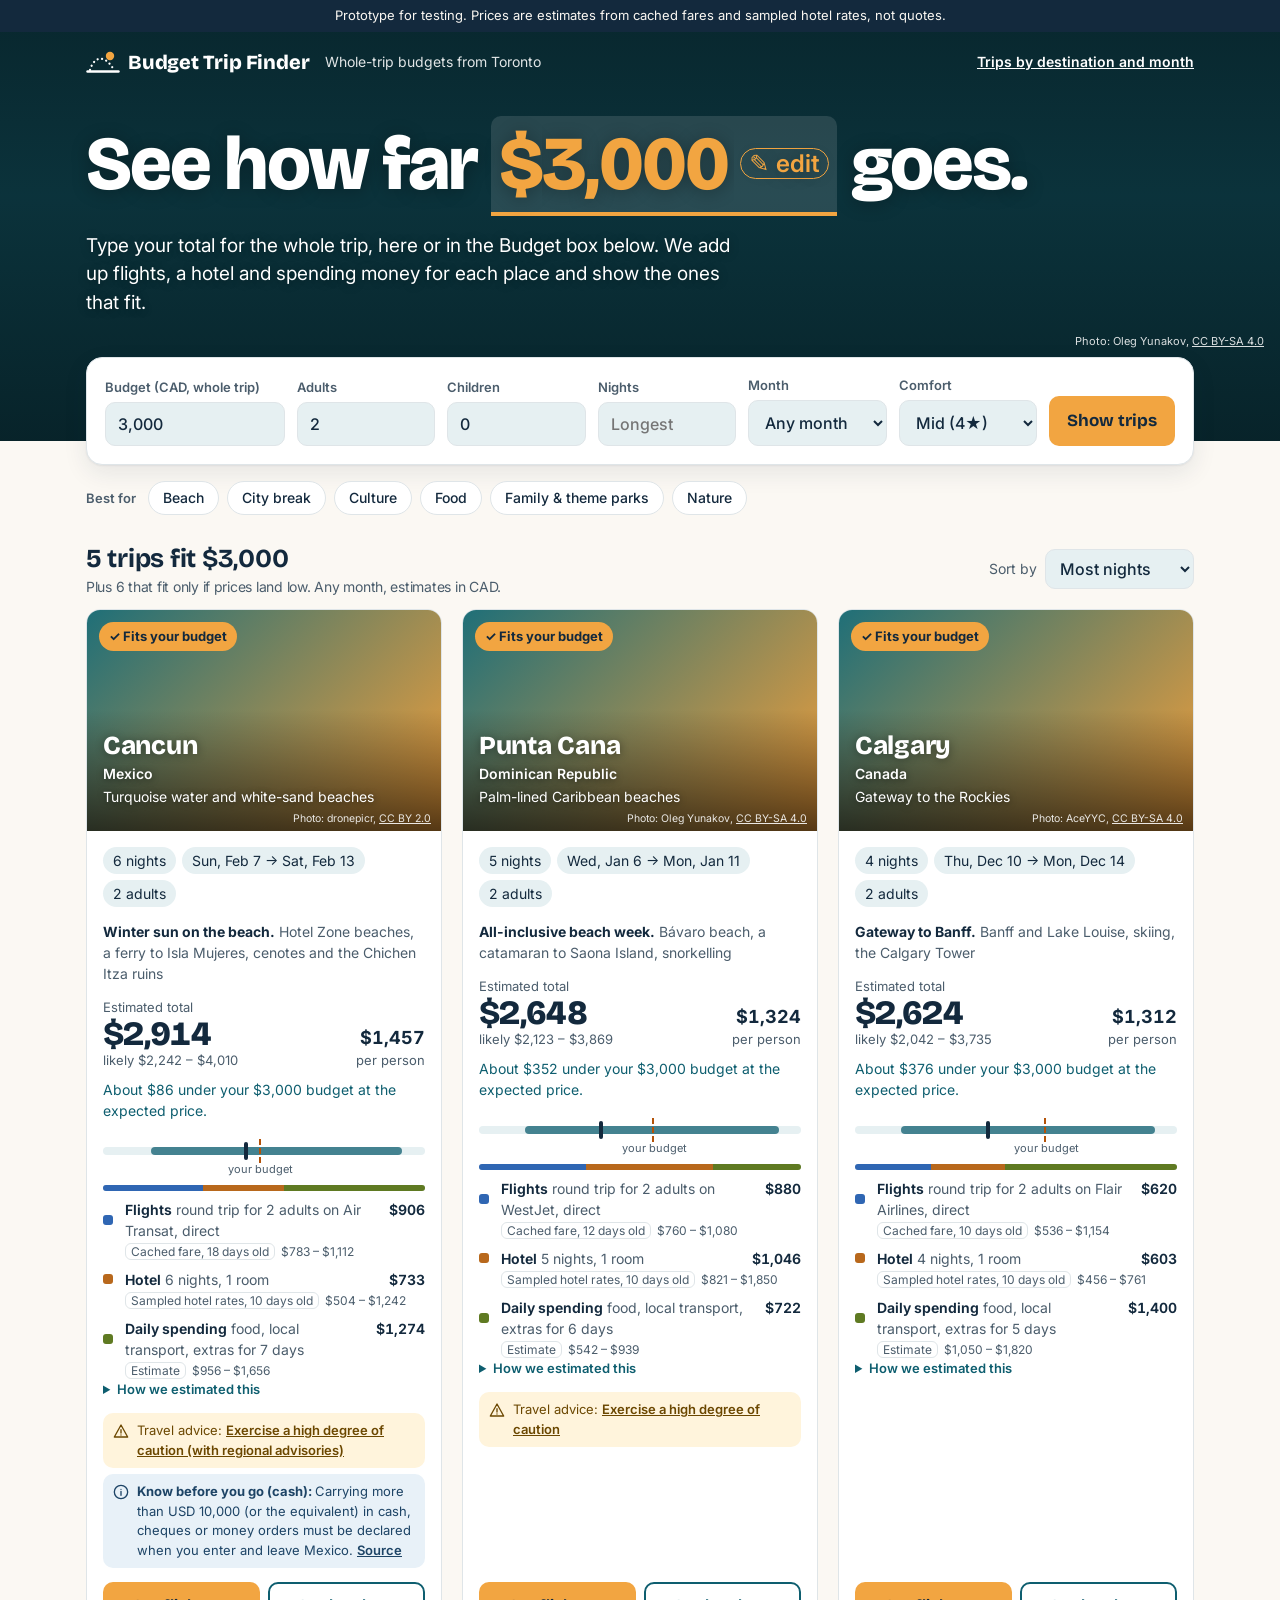
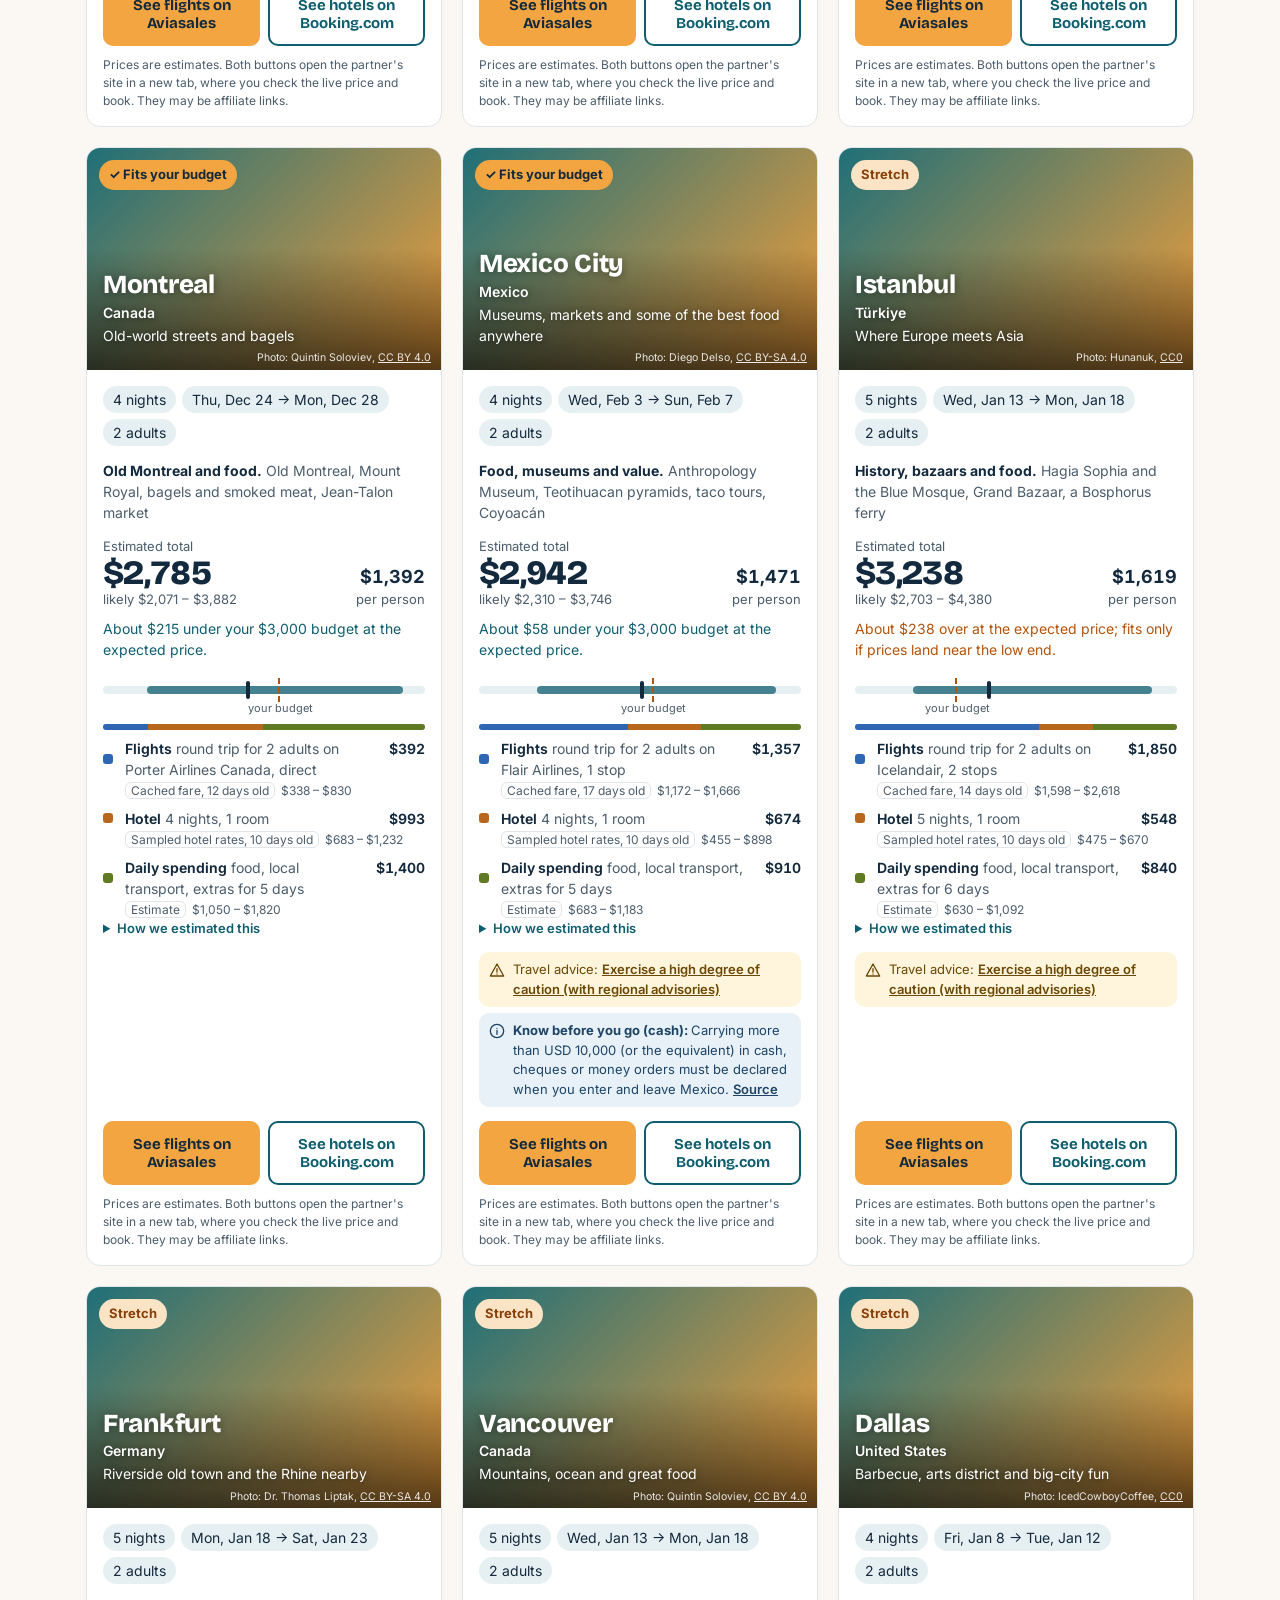
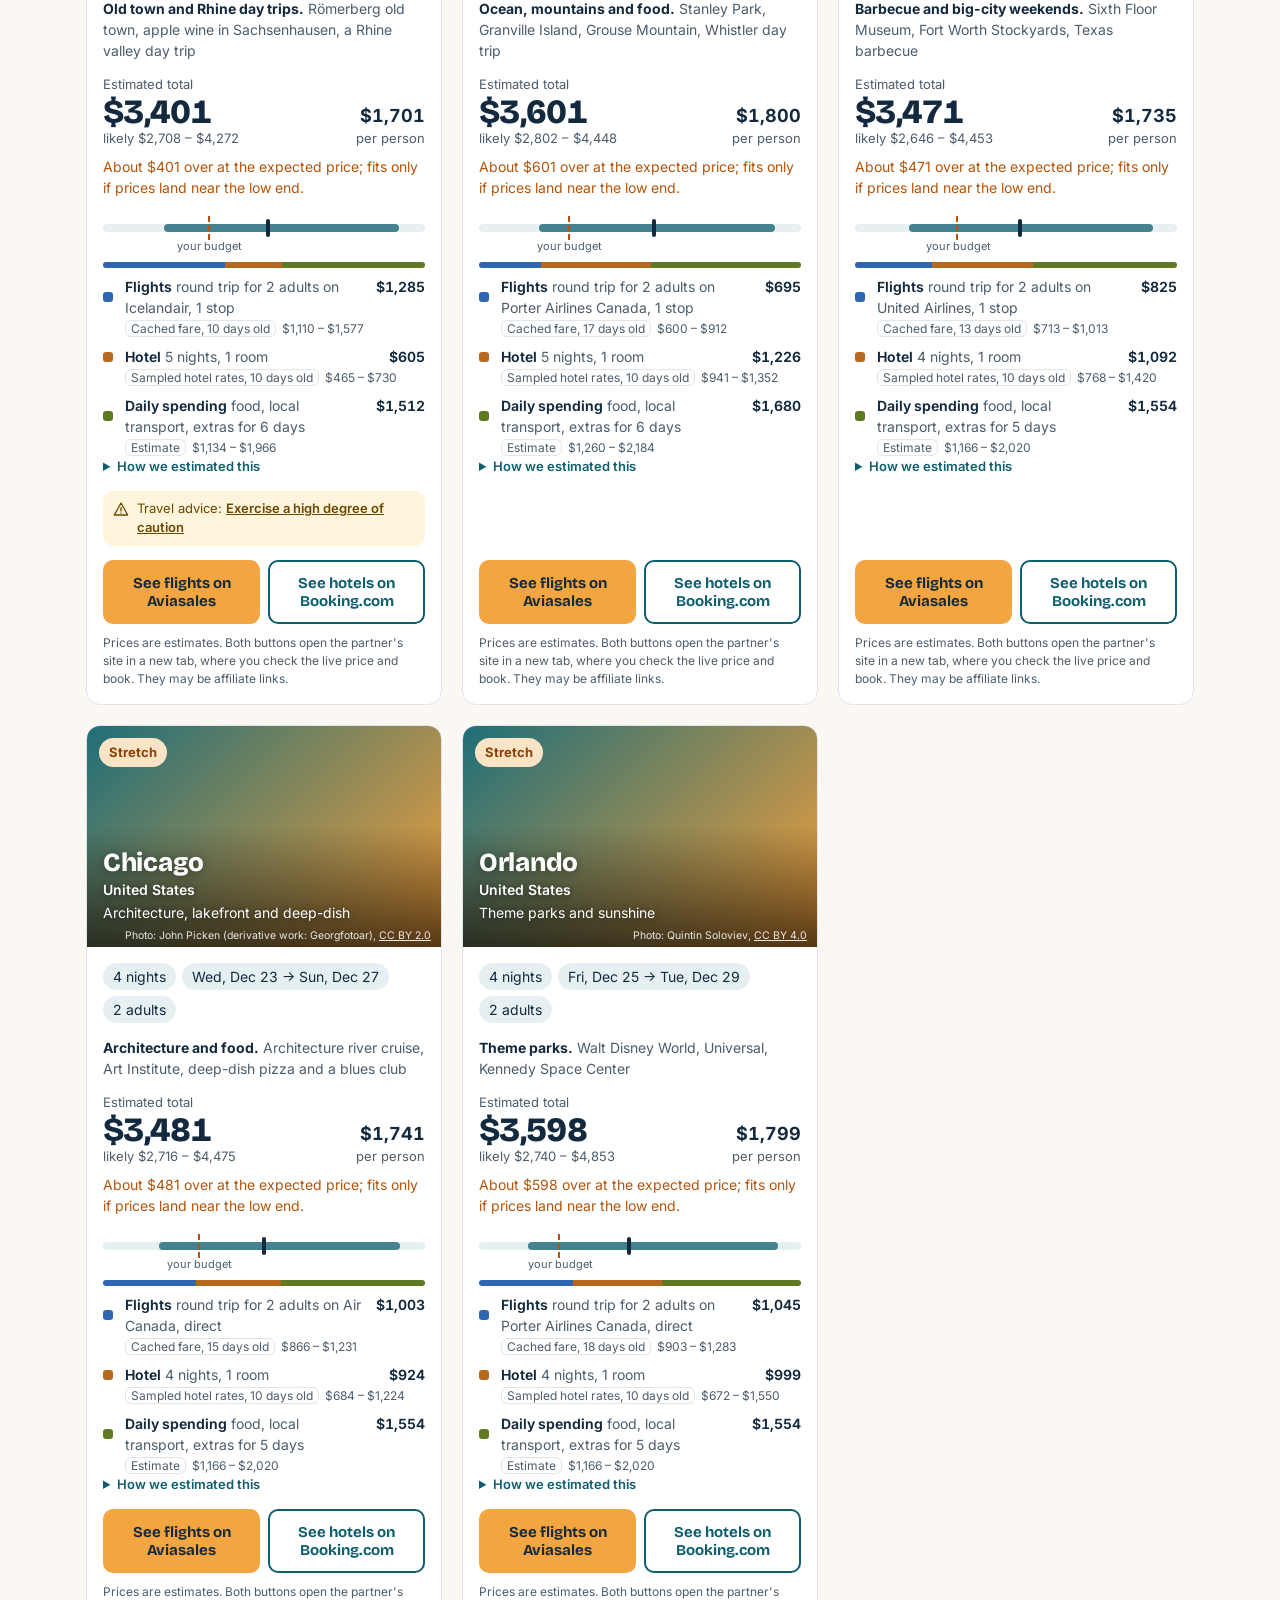
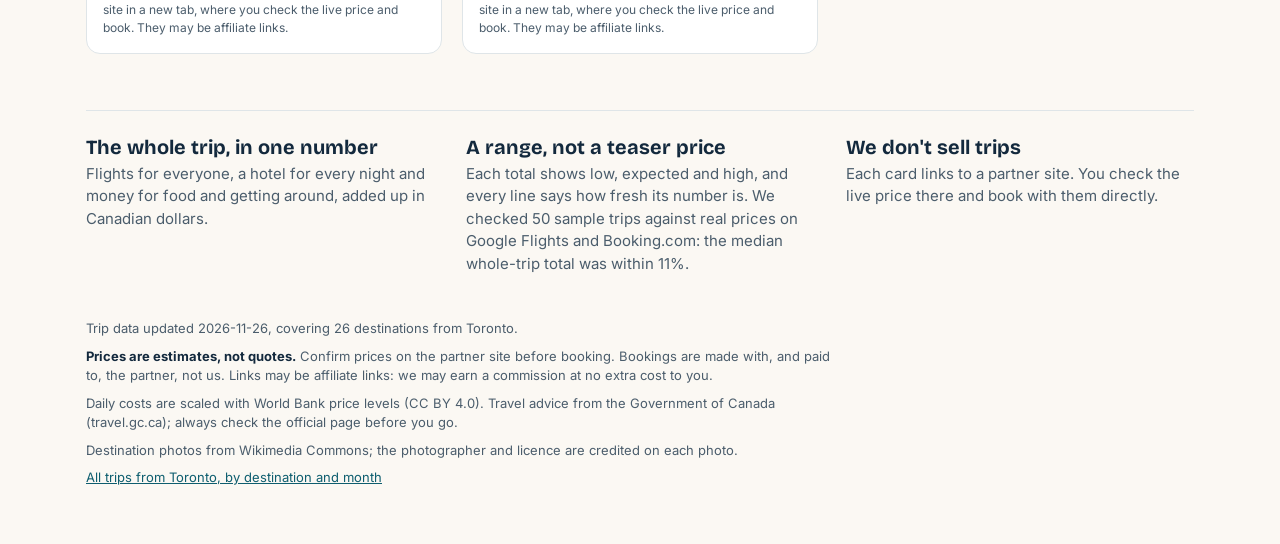
==== site/index.html @ 10b04ae4 "Headline budget: measure the amount in its own font so the edit tag never overlaps it Co-Authored-By" ====
<!doctype html>
<html lang="en">
<head>
<meta charset="utf-8">
<meta name="viewport" content="width=device-width, initial-scale=1">
<meta name="robots" content="noindex, nofollow">
<meta name="description" content="Budget Trip Finder (prototype): see how far your budget goes. Whole trips from Toronto with flights, hotel and spending money estimated in CAD.">
<meta name="color-scheme" content="light dark">
<!-- Brand name: "Budget Trip Finder" until farenough.ca is registered (TODO.md). Change it here (title, description,
     logo aria-label, logo text) and in backend/src/tripfinder/pages.py BRAND_NAME together. -->
<title>Budget Trip Finder</title>
<link rel="preconnect" href="https://thumb.wikimedia.org">
<link rel="preconnect" href="https://fonts.googleapis.com">
<link rel="preconnect" href="https://fonts.gstatic.com" crossorigin>
<link rel="stylesheet" href="https://fonts.googleapis.com/css2?family=Bricolage+Grotesque:opsz,wght@12..96,600..800&family=Inter:wght@400..700&display=swap">
<style>
  /* ---- Brand tokens: swap these to rebrand (palette and type from docs/brand/name-and-brand.md, section 5). ---- */
  :root {
    --lake: #0E5E6F; --sun: #F2A541; --sun-deep: #B45309; --paper: #FBF8F3; --mist: #E6F0F2; --night: #13293D;
    --brand: var(--lake);    /* links, secondary buttons, range band */
    --brand-strong: #0a4855;
    --on-brand: #ffffff;
    --cta: var(--sun); --cta-hover: #e8952a; --on-cta: var(--night);   /* the one call to action: always ink text on sun */
    --font-display: "Bricolage Grotesque", system-ui, sans-serif;
    --font-body: "Inter", system-ui, -apple-system, "Segoe UI", sans-serif;

    --bg: var(--paper); --surface: #ffffff; --surface-2: var(--mist); --ink: var(--night); --muted: #4b5d6c; --line: #dfe5e8;
    --tick: var(--night);
    --flights: #2f66b3; --lodging: #b8681c; --daily: #5f7a22;
    --fit-bg: var(--sun); --fit-ink: var(--night); --stretch-bg: #fbe3c6; --stretch-ink: #8a3f06;
    --under-ink: var(--lake); --over-ink: var(--sun-deep);
    --warn-bg: #fff4dc; --warn-ink: #6b4700; --info-bg: #e8f1f8; --info-ink: #1d4466;
    --shadow: 0 1px 2px rgb(19 41 61 / 6%), 0 8px 24px rgb(19 41 61 / 9%);
  }
  @media (prefers-color-scheme: dark) {
    :root {
      --brand: #6cc3d3; --brand-strong: #9ad8e3; --on-brand: var(--night); --cta-hover: #f6b964;
      --bg: var(--night); --surface: #1a3349; --surface-2: #233f58; --ink: #f1efe9; --muted: #b3c2cf; --line: #2e4b65;
      --tick: #f1efe9;
      --flights: #86aef0; --lodging: #eaa765; --daily: #a8c464;
      --stretch-bg: #4a3214; --stretch-ink: #f8cf98; --under-ink: #8fd6e2; --over-ink: #f6b56a;
      --warn-bg: #3a2f17; --warn-ink: #f2d38c; --info-bg: #1d3a55; --info-ink: #bcd6ee;
      --shadow: 0 1px 2px rgb(0 0 0 / 40%), 0 8px 24px rgb(0 0 0 / 30%);
    }
  }

  * { box-sizing: border-box; }
  html { -webkit-text-size-adjust: 100%; }
  body { margin: 0; background: var(--bg); color: var(--ink); font: 16px/1.5 var(--font-body); }
  a { color: var(--brand); }
  :focus-visible { outline: 3px solid var(--sun); outline-offset: 2px; box-shadow: 0 0 0 2px var(--night); border-radius: 6px; }
  .wrap { max-width: 1140px; margin: 0 auto; padding: 0 16px; }
  .sr-only { position: absolute; width: 1px; height: 1px; overflow: hidden; clip: rect(0 0 0 0); white-space: nowrap; }

  /* Prototype strip */
  .proto { background: var(--ink); color: var(--bg); font-size: 13px; text-align: center; padding: 6px 16px; }

  /* Hero */
  .hero { position: relative; color: #fff; isolation: isolate; overflow: hidden; background: #0d3b45; }
  .hero img { position: absolute; inset: 0; width: 100%; height: 100%; object-fit: cover; z-index: -2; }
  .hero::after { content: ""; position: absolute; inset: 0; z-index: -1;
    background: linear-gradient(180deg, rgb(5 25 30 / 55%) 0%, rgb(5 25 30 / 25%) 40%, rgb(5 25 30 / 70%) 100%); }
  .topbar { display: flex; align-items: center; gap: 4px 16px; flex-wrap: wrap; padding-top: 16px; }
  .logo { font: 800 20px/1 var(--font-display); letter-spacing: -0.01em; color: #fff; text-decoration: none; display: flex; gap: 8px; align-items: center; }
  .logo svg { flex: none; }
  .descriptor { font-size: 14px; color: rgb(255 255 255 / 88%); }
  .toplink { margin-left: auto; font-size: 14px; font-weight: 600; color: #fff; }
  @media (max-width: 559px) { .toplink { margin-left: 0; flex-basis: 100%; } }
  .hero-copy { padding: 40px 0 124px; max-width: 1000px; }
  h1 { font: 800 clamp(40px, 9vw, 76px)/1.04 var(--font-display); letter-spacing: -0.025em; margin: 0 0 16px; text-shadow: 0 2px 18px rgb(0 0 0 / 30%); }
  /* The amount in the headline is the budget field itself: accented because you can change it. */
  .hero-amt { display: inline-flex; align-items: baseline; white-space: nowrap; border-bottom: 4px solid var(--sun); line-height: 1; padding-bottom: 2px; }
  .hero-amt input { font: inherit; letter-spacing: inherit; color: var(--sun); background: transparent; border: 0; border-radius: 0; padding: 0;
               width: 4.6ch; text-shadow: inherit; -moz-appearance: textfield; appearance: textfield; font-variant-numeric: tabular-nums; }
  .hero-amt input::-webkit-outer-spin-button, .hero-amt input::-webkit-inner-spin-button { -webkit-appearance: none; margin: 0; }
  .hero-amt input:focus { outline: none; }
  .hero-amt:focus-within { outline: 3px solid var(--sun); outline-offset: 6px; border-radius: 6px; }
  .hero-amt .cur { color: var(--sun); }
  .hero-amt { cursor: text; background: rgb(255 255 255 / 12%); border-radius: 10px 10px 0 0; padding: 2px 8px 2px; }
  .hero-amt:hover { background: rgb(255 255 255 / 20%); }
  .hero-amt .pen { font-size: 0.32em; font-family: var(--font-body); font-weight: 600; color: var(--sun); margin-left: 6px;
                   align-self: center; letter-spacing: 0; border: 1px solid var(--sun); border-radius: 999px; padding: 2px 8px; }
  .hero-sub { font-size: clamp(16px, 2.4vw, 19px); margin: 0; max-width: 34em; text-shadow: 0 1px 10px rgb(0 0 0 / 35%); }
  .hero-credit { position: absolute; right: 16px; left: 16px; bottom: 92px; margin: 0; text-align: right; font-size: 11px; color: rgb(255 255 255 / 85%); }
  .hero-credit a { color: inherit; }

  /* Search panel */
  .search { position: relative; margin-top: -84px; z-index: 2; }
  form { background: var(--surface); border-radius: 16px; box-shadow: var(--shadow); padding: 16px;
         display: grid; gap: 12px; grid-template-columns: repeat(6, minmax(0, 1fr)); border: 1px solid var(--line); }
  form > .field { grid-column: span 2; }
  form > .field.wide { grid-column: span 3; }
  form > .field.budget { grid-column: 1 / -1; }
  .field { display: flex; flex-direction: column; gap: 4px; font-size: 13px; font-weight: 600; color: var(--muted); }
  input, select { font: 500 16px var(--font-body); color: var(--ink); background: var(--surface-2); border: 1px solid var(--line);
                  border-radius: 10px; padding: 11px 12px; min-width: 0; width: 100%; }
  input:focus, select:focus { border-color: var(--brand); }
  .go { grid-column: 1 / -1; font: 700 17px var(--font-display); background: var(--cta); color: var(--on-cta); border: 0;
        border-radius: 10px; padding: 14px 18px; cursor: pointer; }
  .go:hover { background: var(--cta-hover); }
  @media (min-width: 760px) {
    form { grid-template-columns: 1.3fr repeat(5, minmax(0, 1fr)) auto; align-items: end; padding: 18px; }
    form > .field, form > .field.wide, form > .field.budget { grid-column: auto; }
    .go { grid-column: auto; height: 50px; }
  }
  .sortrow { display: flex; justify-content: space-between; align-items: center; gap: 12px; flex-wrap: wrap; margin: 28px 0 14px; }
  #status { margin: 0; font: 700 clamp(20px, 3vw, 26px)/1.2 var(--font-display); letter-spacing: -0.01em; }
  #status small { display: block; font: 400 14px var(--font-body); color: var(--muted); margin-top: 4px; }
  .sortrow label { font-size: 14px; color: var(--muted); display: flex; gap: 8px; align-items: center; }
  .sortrow select { width: auto; padding: 8px 10px; }

  /* Results */
  #results { display: grid; gap: 20px; grid-template-columns: 1fr; }
  @media (min-width: 760px) { #results { grid-template-columns: repeat(2, minmax(0, 1fr)); } }
  @media (min-width: 1100px) { #results { grid-template-columns: repeat(3, minmax(0, 1fr)); } }
  .card { background: var(--surface); border-radius: 14px; overflow: hidden;
          display: flex; flex-direction: column; border: 1px solid var(--line); }
  .photo { position: relative; aspect-ratio: 16 / 10; background: linear-gradient(135deg, #1f6f78, #f4a03a); margin: 0; }
  .photo img { width: 100%; height: 100%; object-fit: cover; display: block; }
  .photo::after { content: ""; position: absolute; inset: 0; background: linear-gradient(180deg, transparent 45%, rgb(0 0 0 / 65%)); pointer-events: none; }
  .place { position: absolute; left: 16px; right: 16px; bottom: 24px; z-index: 1; color: #fff; }
  .place h2 { margin: 0; font: 800 26px/1.1 var(--font-display); letter-spacing: -0.01em; text-shadow: 0 1px 8px rgb(0 0 0 / 40%); }
  .place p { margin: 2px 0 0; font-size: 14px; text-shadow: 0 1px 6px rgb(0 0 0 / 50%); }
  .place .country { font-weight: 600; }
  .fit { position: absolute; top: 12px; left: 12px; z-index: 1; font-size: 13px; font-weight: 700; padding: 5px 10px; border-radius: 999px; }
  .fit.within { background: var(--fit-bg); color: var(--fit-ink); }
  .fit.stretch { background: var(--stretch-bg); color: var(--stretch-ink); }
  .credit { position: absolute; left: 16px; right: 10px; bottom: 5px; z-index: 1; font-size: 10.5px; line-height: 1.3; text-align: right;
            color: rgb(255 255 255 / 88%); white-space: nowrap; overflow: hidden; text-overflow: ellipsis; }
  .credit a { color: inherit; }

  .body { padding: 16px; display: flex; flex-direction: column; gap: 14px; flex: 1; }
  .when { display: flex; flex-wrap: wrap; gap: 6px; font-size: 14px; }
  .pill { background: var(--surface-2); border-radius: 999px; padding: 3px 10px; white-space: nowrap; }
  .themes { display: flex; flex-wrap: wrap; gap: 8px; margin: 16px 0 0; padding: 0; border: 0; }
  .themes legend { font-size: 13px; font-weight: 600; color: var(--muted); margin-right: 4px; padding: 0; float: left; line-height: 34px; }
  .chip { font: 500 14px var(--font-body); color: var(--ink); background: var(--surface); border: 1px solid var(--line); border-radius: 999px;
          padding: 6px 14px; cursor: pointer; min-height: 34px; }
  .chip[aria-pressed="true"] { background: var(--ink); color: var(--bg); border-color: var(--ink); }
  .chip:focus-visible { outline: 2px solid var(--ink); outline-offset: 2px; }
  .bestfor { margin: 0; font-size: 14px; color: var(--muted); }
  .bestfor b { color: var(--ink); }
  .close { grid-column: 1 / -1; background: var(--surface); border: 1px dashed var(--line); border-radius: 14px; padding: 18px 22px; }
  .close h3 { margin: 0 0 6px; font-size: 17px; }
  .close p { margin: 0 0 8px; color: var(--muted); font-size: 14px; }
  .close ul { margin: 0; padding-left: 18px; }
  .close li { margin: 2px 0; }
  .price { display: flex; justify-content: space-between; align-items: flex-end; gap: 10px; flex-wrap: wrap; }
  .price .big { font: 800 34px/1 var(--font-display); letter-spacing: -0.02em; font-variant-numeric: tabular-nums; }
  .price .lbl { font-size: 13px; color: var(--muted); }
  .price .pp { text-align: right; font-size: 14px; }
  .price .pp b { font-size: 18px; font-variant-numeric: tabular-nums; }
  .breakdown { margin: 8px 0 0; font-size: 14px; }
  .breakdown a { color: inherit; font-weight: 600; }
  .left { font-size: 14px; margin-top: -6px; }
  .left.within { color: var(--under-ink); } .left.stretch { color: var(--over-ink); }

  .meter { position: relative; height: 34px; margin: 2px 0 0; }
  .meter .track { position: absolute; left: 0; right: 0; top: 10px; height: 8px; border-radius: 4px; background: var(--surface-2); }
  .meter .band { position: absolute; top: 10px; height: 8px; border-radius: 4px; background: var(--brand); opacity: .75; }
  .meter .exp { position: absolute; top: 5px; width: 4px; height: 18px; margin-left: -2px; border-radius: 2px; background: var(--tick); }
  .meter .budget { position: absolute; top: 2px; height: 24px; border-left: 2px dashed var(--over-ink); }
  .meter .budget span { position: absolute; top: 22px; transform: translateX(-50%); font-size: 11px; color: var(--muted); white-space: nowrap; }

  .stack { display: flex; height: 6px; border-radius: 3px; overflow: hidden; background: var(--line); margin-bottom: 8px; }
  .rows { list-style: none; padding: 0; margin: 0; display: grid; gap: 8px; }
  .rows li { display: grid; grid-template-columns: 12px 1fr auto; gap: 2px 10px; align-items: baseline; font-size: 14px; }
  .rows .dot { width: 10px; height: 10px; border-radius: 3px; align-self: center; }
  .rows .what b { font-weight: 650; }
  .rows .what span { color: var(--muted); }
  .rows .amt { font-weight: 650; font-variant-numeric: tabular-nums; }
  .rows .conf { grid-column: 2 / -1; font-size: 12px; color: var(--muted); }
  .rows .conf i { font-style: normal; border: 1px solid var(--line); border-radius: 6px; padding: 0 5px; margin-right: 6px; }
  details { font-size: 13px; color: var(--muted); }
  summary { cursor: pointer; color: var(--brand); font-weight: 600; }
  details ul { margin: 6px 0 0; padding-left: 18px; }

  .notes { display: grid; gap: 6px; }
  .note { border-radius: 10px; padding: 8px 10px; font-size: 13px; display: flex; gap: 8px; }
  .note.adv { background: var(--warn-bg); color: var(--warn-ink); }
  .note.kbyg { background: var(--info-bg); color: var(--info-ink); }
  .note a { color: inherit; font-weight: 600; }
  .note svg { flex: none; margin-top: 2px; }

  .ctas { margin-top: auto; display: grid; gap: 8px; grid-template-columns: 1fr 1fr; }
  .btn { display: flex; align-items: center; justify-content: center; gap: 6px; text-align: center; text-decoration: none;
         font: 700 15px/1.2 var(--font-display); border-radius: 10px; padding: 12px 10px; min-height: 48px; }
  .btn.primary { background: var(--cta); color: var(--on-cta); }
  .btn.primary:hover { background: var(--cta-hover); }
  .btn.secondary { border: 2px solid var(--brand); color: var(--brand); }
  .btn.secondary:hover { background: var(--surface-2); }
  .fine { font-size: 12px; color: var(--muted); margin: -4px 0 0; }

  .empty { grid-column: 1 / -1; background: var(--surface); border-radius: 14px; padding: 28px; text-align: center; border: 1px solid var(--line); }

  /* How it works + footer */
  .how { display: grid; gap: 8px 32px; margin: 56px 0 0; padding-top: 24px; border-top: 1px solid var(--line); grid-template-columns: 1fr; }
  @media (min-width: 760px) { .how { grid-template-columns: repeat(3, 1fr); } }
  .how h2 { margin: 0 0 4px; font: 700 20px/1.2 var(--font-display); }
  .how p { margin: 0 0 12px; color: var(--muted); font-size: 15px; max-width: 34em; }
  footer { color: var(--muted); font-size: 13px; padding: 32px 0 48px; }
  footer p { margin: 0 0 8px; max-width: 760px; }
  footer strong { color: var(--ink); }
</style>
</head>
<body>
<div class="proto" role="note">Prototype for testing. Prices are estimates from cached fares and sampled hotel rates, not quotes.</div>

<header class="hero">
  <img src="https://thumb.wikimedia.org/wikipedia/commons/thumb/d/df/2023_-_Playa_Bavaro_Punta_Cana_-_08.jpg/1920px-2023_-_Playa_Bavaro_Punta_Cana_-_08.jpg"
       srcset="https://thumb.wikimedia.org/wikipedia/commons/thumb/d/df/2023_-_Playa_Bavaro_Punta_Cana_-_08.jpg/960px-2023_-_Playa_Bavaro_Punta_Cana_-_08.jpg 960w,
               https://thumb.wikimedia.org/wikipedia/commons/thumb/d/df/2023_-_Playa_Bavaro_Punta_Cana_-_08.jpg/1920px-2023_-_Playa_Bavaro_Punta_Cana_-_08.jpg 1920w"
       sizes="100vw" alt="" fetchpriority="high">
  <div class="wrap">
    <div class="topbar">
      <a class="logo" href="./" aria-label="Budget Trip Finder home">
        <!-- Logo concept from the brand brief: a dotted flight arc landing on the horizon, under a small sun. Not the final mark. -->
        <svg width="34" height="28" viewBox="0 0 34 28" aria-hidden="true"><circle cx="24" cy="8" r="4.2" fill="#F2A541"/><path d="M4 22C8 8 19 6 28 22" stroke="#fff" stroke-width="2.2" stroke-dasharray="0.1 4.4" stroke-linecap="round" fill="none"/><path d="M1.5 23.5h31" stroke="#fff" stroke-width="2.4" stroke-linecap="round"/></svg>
        <span class="brand-name">Budget Trip Finder</span>
      </a>
      <span class="descriptor">Whole-trip budgets from Toronto</span>
      <a class="toplink" href="from-toronto/">Trips by destination and month</a>
    </div>
    <div class="hero-copy">
      <h1>See how far <span class="hero-amt"><span class="cur" aria-hidden="true">$</span><input id="budget" name="budget" form="f" type="text" inputmode="numeric" autocomplete="off" pattern="[0-9, ]*" value="3,000" required aria-label="Total budget for the whole trip, in Canadian dollars"><span class="pen" aria-hidden="true">✎ edit</span></span> goes.</h1>
      <p class="hero-sub">Type your total for the whole trip, here or in the Budget box below. We add up flights, a hotel and spending money for each place and show the ones that fit.</p>
    </div>
  </div>
  <p class="hero-credit" title="Bávaro beach, Punta Cana">Photo: Oleg Yunakov, <a href="https://commons.wikimedia.org/wiki/File:2023_-_Playa_Bavaro_Punta_Cana_-_08.jpg" target="_blank" rel="noopener">CC BY-SA 4.0</a></p>
</header>

<main class="wrap">
  <section class="search" aria-label="Trip search">
    <form id="f">
      <label class="field budget">Budget (CAD, whole trip)<input id="budget2" type="text" inputmode="numeric" autocomplete="off" pattern="[0-9, ]*" value="3,000"></label>
      <label class="field">Adults<input name="adults" type="number" inputmode="numeric" min="1" max="9" value="2"></label>
      <label class="field">Children<input name="children" type="number" inputmode="numeric" min="0" max="9" value="0"></label>
      <label class="field">Nights<input name="nights" type="number" inputmode="numeric" min="1" max="30" placeholder="Longest"></label>
      <label class="field wide">Month<select name="month"><option value="">Any month</option></select></label>
      <label class="field wide">Comfort<select name="tier"><option value="budget">Budget (up to 3★)</option><option value="mid" selected>Mid (4★)</option><option value="upscale">Upscale (5★)</option></select></label>
      <button class="go" type="submit">Show trips</button>
    </form>
    <fieldset class="themes" id="themes"><legend>Best for</legend></fieldset>
  </section>

  <div class="sortrow">
    <h2 id="status" aria-live="polite">Loading trip data…</h2>
    <label>Sort by <select name="sort" form="f"><option value="most_nights" selected>Most nights</option><option value="cheapest">Cheapest first</option></select></label>
  </div>
  <div id="results"></div>

  <section class="how" aria-label="How it works">
    <div><h2>The whole trip, in one number</h2><p>Flights for everyone, a hotel for every night and money for food and getting around, added up in Canadian dollars.</p></div>
    <div><h2>A range, not a teaser price</h2><p>Each total shows low, expected and high, and every line says how fresh its number is. We checked 50 sample trips against real prices on Google Flights and Booking.com: the median whole-trip total was within 11%.</p></div>
    <div><h2>We don't sell trips</h2><p>Each card links to a partner site. You check the live price there and book with them directly.</p></div>
  </section>

  <footer>
    <p id="fresh"></p>
    <p><strong>Prices are estimates, not quotes.</strong> Confirm prices on the partner site before booking. Bookings are made with, and paid to, the partner, not us. Links may be affiliate links: we may earn a commission at no extra cost to you.</p>
    <p>Daily costs are scaled with World Bank price levels (CC BY 4.0). Travel advice from the Government of Canada (travel.gc.ca); always check the official page before you go.</p>
    <p>Destination photos from Wikimedia Commons; the photographer and licence are credited on each photo.</p>
    <p><a href="from-toronto/">All trips from Toronto, by destination and month</a></p>
  </footer>
</main>

<script type="module">
import { flightLinkFor, pricePackage, hotelLinkFor, prepare, roomsNeeded, search } from "./engine.js";
import { PHOTOS } from "./photos.js";

const f = document.getElementById("f");
const out = document.getElementById("results");
const status = document.getElementById("status");
const budgetIn = document.getElementById("budget");
const fmt = (n) => Math.round(n).toLocaleString("en-CA");
const money = (n) => `$${fmt(n)}`;
const colors = { flights: "var(--flights)", lodging: "var(--lodging)", daily: "var(--daily)" };
const today = new Date().toISOString().slice(0, 10);
const regionName = new Intl.DisplayNames(["en-CA"], { type: "region" });
const country = (cc) => { try { return regionName.of(cc); } catch { return cc; } };
const day = (s) => new Date(s + "T00:00:00Z").toLocaleDateString("en-CA", { weekday: "short", month: "short", day: "numeric", timeZone: "UTC" });
const monthName = (m) => new Date(m + "-01T00:00:00Z").toLocaleDateString("en-CA", { month: "long", year: "numeric", timeZone: "UTC" });

function el(tag, attrs = {}, ...kids) {
  const e = document.createElement(tag);
  for (const [k, v] of Object.entries(attrs)) {
    if (v == null) continue;
    if (k === "class") e.className = v; else e.setAttribute(k, v);
  }
  for (const k of kids) if (k != null) e.append(k instanceof Node ? k : document.createTextNode(k));
  return e;
}
const icon = (path) => {
  const s = document.createElementNS("http://www.w3.org/2000/svg", "svg");
  s.setAttribute("width", "16"); s.setAttribute("height", "16"); s.setAttribute("viewBox", "0 0 24 24"); s.setAttribute("aria-hidden", "true");
  s.innerHTML = `<path d="${path}" fill="none" stroke="currentColor" stroke-width="2" stroke-linecap="round" stroke-linejoin="round"/>`;
  return s;
};
const ICON_WARN = "M12 3 2 21h20L12 3zm0 7v5m0 3v.01";
const ICON_INFO = "M12 22a10 10 0 1 0 0-20 10 10 0 0 0 0 20zm0-11v6m0-9v.01";

// Turn the engine's confidence label into plain words; the raw label stays in the tooltip.
function confText(c) {
  let m;
  if ((m = c.match(/^cached \((\d+)d\)$/))) return `Cached fare, ${m[1]} day${m[1] === "1" ? "" : "s"} old`;
  if ((m = c.match(/^sampled \((\d+)d\)$/))) return `Sampled hotel rates, ${m[1]} day${m[1] === "1" ? "" : "s"} old`;
  if (c === "live") return "Live price";
  if (c === "estimated") return "Estimate";
  return c;
}

const stops = (n) => (n == null ? null : n === 0 ? "direct" : `${n} stop${n > 1 ? "s" : ""}`);

const LABELS = {
  flights: (p, req, t) => ["Flights", `round trip for ${t}${p.fare.airline ? ` on ${p.fare.airline}` : ""}${stops(p.fare.transfers) ? `, ${stops(p.fare.transfers)}` : ""}`],
  lodging: (p, req) => ["Hotel", `${p.nights} nights, ${roomsNeeded(req.adults, req.children)} room${roomsNeeded(req.adults, req.children) > 1 ? "s" : ""}`],
  daily: (p) => ["Daily spending", `food, local transport, extras for ${p.nights + 1} days`],
};

function meter(p, budget) {
  // Visual only: the same numbers are written out in text beside it.
  const lo = Math.min(p.total.low, budget) * 0.85;
  const hi = Math.max(p.total.high, budget) * 1.04;
  const pos = (v) => `${((v - lo) / (hi - lo)) * 100}%`;
  const m = el("div", { class: "meter", "aria-hidden": "true" });
  m.append(
    el("span", { class: "track" }),
    el("span", { class: "band", style: `left:${pos(p.total.low)};width:calc(${pos(p.total.high)} - ${pos(p.total.low)})` }),
    el("span", { class: "exp", style: `left:${pos(p.total.expected)}` }),
    el("span", { class: "budget", style: `left:${pos(budget)}` }, el("span", {}, "your budget")),
  );
  return m;
}

function card(p, req, data) {
  const travellers = req.adults + req.children;
  const who = [`${req.adults} adult${req.adults > 1 ? "s" : ""}`, req.children ? `${req.children} child${req.children > 1 ? "ren" : ""}` : null].filter(Boolean).join(", ");
  const ph = PHOTOS[p.dest.code];
  const c = el("article", { class: "card", "aria-labelledby": `t-${p.dest.code}` });

  // Photo with place name, fit badge and credit
  const fig = el("figure", { class: "photo" });
  if (ph) {
    const img = el("img", { src: ph.src, alt: ph.alt, loading: "lazy", decoding: "async", width: "960", height: "600" });
    img.addEventListener("error", () => img.remove());
    fig.append(img, el("figcaption", { class: "credit", title: `Photo: ${ph.author}, ${ph.license}, via Wikimedia Commons` }, "Photo: ", ph.author, ", ",
      el("a", { href: ph.page, target: "_blank", rel: "noopener" }, ph.license)));
  }
  fig.append(
    el("span", { class: `fit ${p.fit}`, title: p.fit === "stretch" ? "Fits only if prices land at the low end" : null },
      p.fit === "within" ? "✓ Fits your budget" : "Stretch"),
    el("div", { class: "place" }, el("h2", { id: `t-${p.dest.code}` }, p.dest.name),
      el("p", { class: "country" }, country(p.dest.country)), ph ? el("p", {}, ph.tagline) : null),
  );
  c.append(fig);

  const b = el("div", { class: "body" });
  b.append(el("div", { class: "when" },
    el("span", { class: "pill" }, `${p.nights} nights`),
    el("span", { class: "pill" }, `${day(p.fare.depart)} → ${day(p.fare.ret)}`),
    el("span", { class: "pill" }, who),
  ));
  if (p.dest.bestFor) b.append(el("p", { class: "bestfor" }, el("b", {}, `${p.dest.bestFor}.`), ` ${p.dest.todo}`));

  b.append(el("div", { class: "price" },
    el("div", {}, el("div", { class: "lbl" }, "Estimated total"), el("div", { class: "big" }, money(p.total.expected)),
      el("div", { class: "lbl" }, `likely ${money(p.total.low)} – ${money(p.total.high)}`)),
    el("div", { class: "pp" }, el("b", {}, money(p.total.expected / travellers)), el("div", { class: "lbl" }, "per person")),
  ));
  const hub = pageIndex[p.dest.code];
  if (hub) b.append(el("p", { class: "breakdown" }, el("a", { href: hub }, `See the full cost breakdown for ${p.dest.name}`)));
  const diff = req.budget - p.total.expected;
  b.append(el("div", { class: `left ${p.fit}` }, p.fit === "within"
    ? `About ${money(diff)} under your ${money(req.budget)} budget at the expected price.`
    : `About ${money(-diff)} over at the expected price; fits only if prices land near the low end.`));
  b.append(meter(p, req.budget));

  // What's included
  const incl = el("section", { class: "incl", "aria-label": "What's included" });
  const stack = el("div", { class: "stack", "aria-hidden": "true" });
  const rows = el("ul", { class: "rows" });
  const how = el("ul");
  for (const comp of p.components) {
    const [name, sub] = (LABELS[comp.name] || (() => [comp.name, ""]))(p, req, who);
    stack.append(el("span", { style: `flex:${comp.expected};background:${colors[comp.name]}` }));
    rows.append(el("li", {},
      el("span", { class: "dot", style: `background:${colors[comp.name]}` }),
      el("span", { class: "what" }, el("b", {}, name), " ", el("span", {}, sub)),
      el("span", { class: "amt" }, money(comp.expected)),
      el("span", { class: "conf" }, el("i", { title: `Confidence: ${comp.confidence}` }, confText(comp.confidence)),
        `${money(comp.low)} – ${money(comp.high)}`),
    ));
    how.append(el("li", {}, `${name}: ${comp.detail}`));
  }
  incl.append(stack, rows, el("details", {}, el("summary", {}, "How we estimated this"), how));
  b.append(incl);

  // Advisory and know-before-you-go
  const notes = el("div", { class: "notes" });
  const adv = data.advisories[p.dest.country];
  if (adv && adv.level > 0) {
    notes.append(el("div", { class: "note adv" }, icon(ICON_WARN),
      el("span", {}, "Travel advice: ", el("a", { href: adv.url, target: "_blank", rel: "noopener" }, adv.text))));
  }
  for (const n of data.notes[p.dest.country] || []) {
    notes.append(el("div", { class: "note kbyg" }, icon(ICON_INFO),
      el("span", {}, el("b", {}, `Know before you go (${n.category}): `), `${n.summary} `,
        el("a", { href: n.source_url, target: "_blank", rel: "noopener" }, "Source"))));
  }
  if (notes.childElementCount) b.append(notes);

  // Outbound partner links (we refer, we don't sell)
  const ctas = el("div", { class: "ctas" });
  const hotel = hotelLinkFor(p.dest, p.fare, req);
  const flightUrl = flightLinkFor(p.dest, p.fare, req);
  const newTab = () => el("span", { class: "sr-only" }, " (opens in a new tab)");
  if (flightUrl) ctas.append(el("a", { class: "btn primary", href: flightUrl, target: "_blank", rel: "noopener sponsored" }, p.fare.link ? "See flights on Aviasales" : "Search these dates on Aviasales", newTab()));
  if (hotel) ctas.append(el("a", { class: `btn ${flightUrl ? "secondary" : "primary"}`, href: hotel.url, target: "_blank", rel: "noopener sponsored" }, `See hotels on ${hotel.partner}`, newTab()));
  if (ctas.childElementCount < 2) ctas.style.gridTemplateColumns = "1fr";
  b.append(ctas, el("p", { class: "fine" }, "Prices are estimates. Both buttons open the partner's site in a new tab, where you check the live price and book. They may be affiliate links."));

  c.append(b);
  return c;
}

// Destination pages written by `python -m tripfinder pages` (code -> path). Missing locally until then: no card links.
const pageIndexP = fetch("./from-toronto/index.json", { cache: "no-cache" }).then((r) => (r.ok ? r.json() : {})).catch(() => ({}));
const data = await (await fetch("./data.json", { cache: "no-cache" })).json();
const pageIndex = await pageIndexP;
const dests = prepare(data, today);
const months = [...new Set(dests.flatMap((d) => d.fares.map((f) => f.month)))].sort();
for (const m of months) f.elements.month.append(el("option", { value: m }, monthName(m)));
document.getElementById("fresh").textContent =
  `Trip data updated ${data.generatedAt.slice(0, 10)}, covering ${dests.length} destinations from Toronto.`;

const sortSel = document.querySelector('select[name="sort"]');

// "Best for" chips: show only places tagged with any chosen theme (hand-written tags in data/seed/themes.csv).
const THEME_LABELS = { beach: "Beach", city: "City break", culture: "Culture", food: "Food", family: "Family & theme parks", nature: "Nature" };
const chosenThemes = new Set();
const themeBox = document.getElementById("themes");
for (const t of data.themes ?? []) {
  const chip = el("button", { type: "button", class: "chip", "aria-pressed": "false", "data-theme": t }, THEME_LABELS[t] ?? t);
  chip.addEventListener("click", () => {
    chosenThemes.has(t) ? chosenThemes.delete(t) : chosenThemes.add(t);
    chip.setAttribute("aria-pressed", String(chosenThemes.has(t)));
    run();
  });
  themeBox.append(chip);
}
const themed = () => (chosenThemes.size ? dests.filter((d) => (d.themes ?? []).some((t) => chosenThemes.has(t))) : dests);

// Pre-fill from the address, e.g. ?budget=2500&adults=2&children=1&month=2027-03&nights=7&tier=mid&sort=cheapest,
// so destination and month pages can open the finder with their own inputs. Unknown or invalid values are ignored.
(function prefill() {
  const q = new URLSearchParams(location.search);
  const int = (k, lo, hi) => { const v = Number(q.get(k)); return q.has(k) && Number.isInteger(v) && v >= lo && v <= hi ? v : null; };
  const setSel = (sel, v) => { if (v && [...sel.options].some((o) => o.value === v)) sel.value = v; };
  const b = int("budget", 100, 1000000); if (b != null) budgetIn.value = fmt(b);
  const a = int("adults", 1, 9); if (a != null) f.elements.adults.value = a;
  const c = int("children", 0, 9); if (c != null) f.elements.children.value = c;
  const n = int("nights", 1, 30); if (n != null) f.elements.nights.value = n;
  setSel(f.elements.month, q.get("month"));
  setSel(f.elements.tier, q.get("tier"));
  setSel(sortSel, q.get("sort"));
  for (const t of (q.get("theme") ?? "").split(",")) {
    const chip = themeBox.querySelector(`[data-theme="${CSS.escape(t)}"]`);
    if (chip) { chosenThemes.add(t); chip.setAttribute("aria-pressed", "true"); }
  }
})();
// A hidden copy of the amount in the field's own font (tabular digits included; a canvas measurement ignores
// those and came out too narrow, so the "edit" tag overlapped long amounts).
const measure = document.createElement("span");
measure.setAttribute("aria-hidden", "true");
measure.style.cssText = "position:absolute;visibility:hidden;white-space:pre;left:-9999px;top:0";
budgetIn.after(measure);
const budgetValue = () => Number(budgetIn.value.replace(/[^0-9]/g, "")) || null;
function sizeBudget() {
  // Let the headline field grow and shrink with the number typed into it.
  const cs = getComputedStyle(budgetIn);
  for (const k of ["fontFamily", "fontSize", "fontWeight", "letterSpacing", "fontVariantNumeric", "fontFeatureSettings"]) measure.style[k] = cs[k];
  measure.textContent = budgetIn.value || "000";
  budgetIn.style.width = `${Math.ceil(measure.getBoundingClientRect().width) + 6}px`;
}

// The cheapest trip a place offers with these settings: every month allowed and every cached trip length
// (3-14 nights) unless the person fixed the length.
function cheapestPackage(d, req) {
  const months = req.month ? [req.month] : [...new Set(d.fares.map((x) => x.month))];
  let best = null;
  for (const m of months) {
    const lengths = req.nights ? [req.nights] : [...new Set(d.fares.filter((x) => x.month === m && x.nights >= 3 && x.nights <= 14).map((x) => x.nights))];
    for (const n of lengths) {
      const p = pricePackage(d, req, n, m, today, data.constants);
      if (p && (!best || p.total.expected < best.total.expected)) best = p;
    }
  }
  return best;
}

// Places just over the budget: what a little more would unlock (the cheapest length each place offers).
function closeCalls(req, results) {
  const shown = new Set(results.map((p) => p.dest.code));
  const extra = Math.max(300, Math.round((req.budget * 0.15) / 100) * 100);
  const over = themed()
    .filter((d) => !shown.has(d.code))
    .map((d) => cheapestPackage(d, req))
    .filter((p) => p && p.fit === "over")
    .sort((a, b) => a.total.expected - b.total.expected);
  let near = over.filter((p) => p.total.expected - req.budget <= extra).slice(0, 5);
  // When nothing fits at all, show the three cheapest anyway, so the person sees where trips start.
  const fallback = !near.length && !results.length;
  if (fallback) near = over.slice(0, 3);
  if (!near.length) return null;
  const top = Math.ceil((near[near.length - 1].total.expected - req.budget) / 100) * 100;
  return el("section", { class: "close", "aria-label": "Just over budget" },
    el("h3", {}, fallback ? `The cheapest trips with these settings start at ${money(near[0].total.expected)}` : `Doesn't fit, but close: ${money(top)} more opens up`),
    el("p", {}, "Expected totals for the cheapest trip each place offers with these settings."),
    el("ul", {}, ...near.map((p) => el("li", {},
      el("a", { href: `?${new URLSearchParams({ budget: Math.ceil(p.total.expected / 100) * 100, adults: req.adults, children: req.children, ...(req.month ? { month: req.month } : {}), ...(req.nights ? { nights: req.nights } : {}), tier: req.tier })}` }, p.dest.name),
      ` · ${p.nights} nights · ${money(p.total.expected)} (${money(p.total.expected - req.budget)} over)`))));
}

function run(e) {
  if (e) e.preventDefault();
  const fd = new FormData(f);
  const num = (k) => (fd.get(k) === "" ? null : Number(fd.get(k)));
  const req = {
    budget: budgetValue(), adults: num("adults") ?? 1, children: num("children") ?? 0,
    month: fd.get("month") || null, nights: num("nights"), tier: fd.get("tier"), sort: sortSel.value,
  };
  sizeBudget();
  if (!(req.budget >= 100)) {
    status.replaceChildren("Type a budget of at least $100 in the headline");
    out.replaceChildren();
    return;
  }
  let results;
  try {
    results = search(themed(), req, today, data.constants).slice(0, 15);
  } catch (err) {
    status.textContent = err.message;
    out.replaceChildren();
    return;
  }
  out.replaceChildren(...results.map((p) => card(p, req, data)));
  const near = closeCalls(req, results);
  if (near) out.append(near);
  const within = results.filter((p) => p.fit === "within").length;
  if (!results.length) {
    status.replaceChildren(`Nothing fits ${money(req.budget)} yet`, el("small", {}, "Try a bigger budget, fewer nights or the Budget comfort level."));
    out.append(el("div", { class: "empty" }, `No whole trip from Toronto fits ${money(req.budget)} with these settings. Raise the number in the headline to see what opens up.`));
    out.append(out.querySelector(".close") ?? "");  // keep the cheapest-trips list below the message
    return;
  }
  status.replaceChildren(
    `${within} trip${within === 1 ? "" : "s"} fit ${money(req.budget)}`,
    el("small", {}, `${results.length - within ? `Plus ${results.length - within} that ${results.length - within === 1 ? "fits" : "fit"} only if prices land low. ` : ""}${req.month ? monthName(req.month) : "Any month"}, estimates in CAD.`),
  );
}
f.addEventListener("submit", run);
// Typing in the headline updates the results after a short pause.
let typing;
// The form's Budget box mirrors the headline amount, both ways.
const budget2 = document.getElementById("budget2");
const syncForm = () => { budget2.value = budgetIn.value; };
budget2.addEventListener("input", () => {
  budgetIn.value = budget2.value;
  sizeBudget();
  clearTimeout(typing);
  typing = setTimeout(() => { if (budgetValue() >= 100) run(); }, 400);
});
budget2.addEventListener("blur", () => { const v = budgetValue(); if (v) { budgetIn.value = fmt(v); syncForm(); sizeBudget(); } });
budgetIn.addEventListener("input", syncForm);
budgetIn.addEventListener("blur", syncForm);
document.querySelector(".hero-amt").addEventListener("click", () => budgetIn.focus());
budgetIn.addEventListener("input", () => {
  sizeBudget();
  clearTimeout(typing);
  typing = setTimeout(() => { if (budgetValue() >= 100) run(); }, 400);
});
// Show the amount with thousands separators once the person is done typing.
budgetIn.addEventListener("blur", () => { const v = budgetValue(); if (v) { budgetIn.value = fmt(v); sizeBudget(); } });
sortSel.addEventListener("change", () => run());
document.fonts.ready.then(sizeBudget);
syncForm();
addEventListener("resize", sizeBudget);
run();
</script>
</body>
</html>
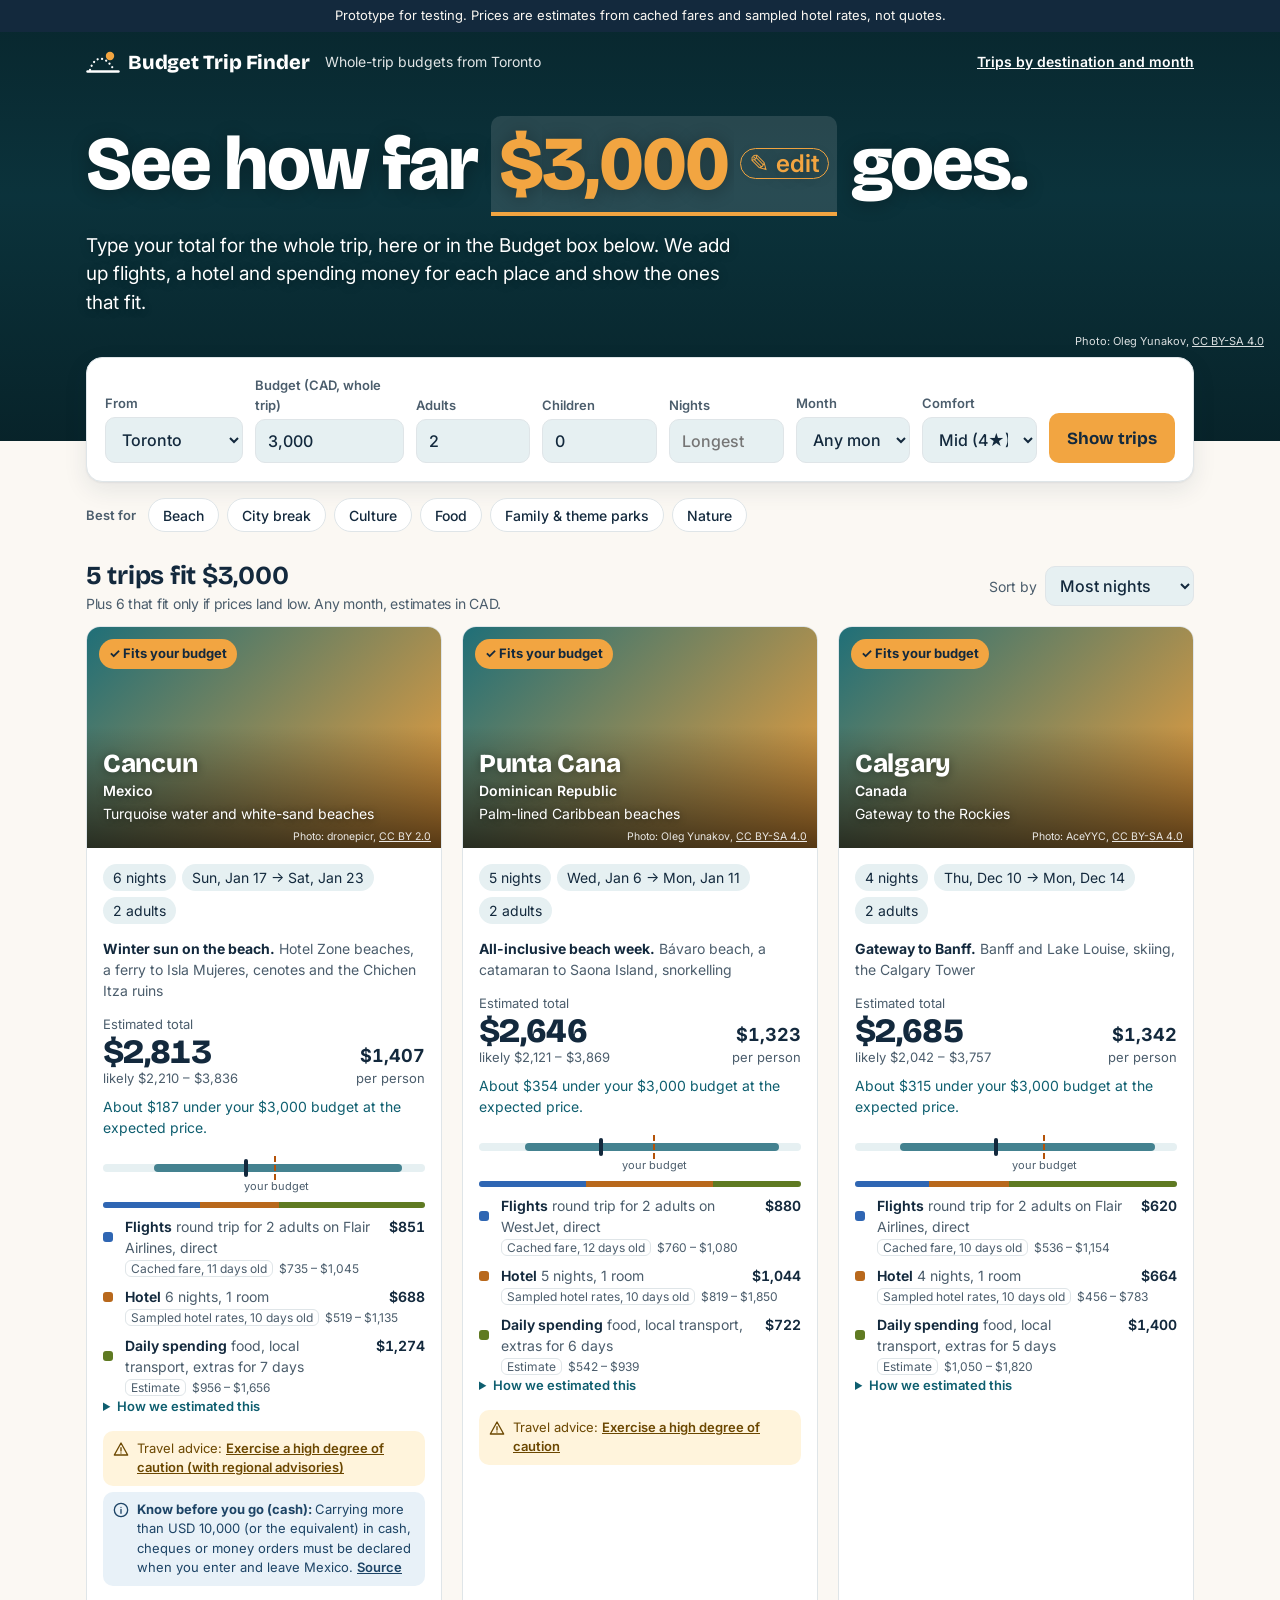
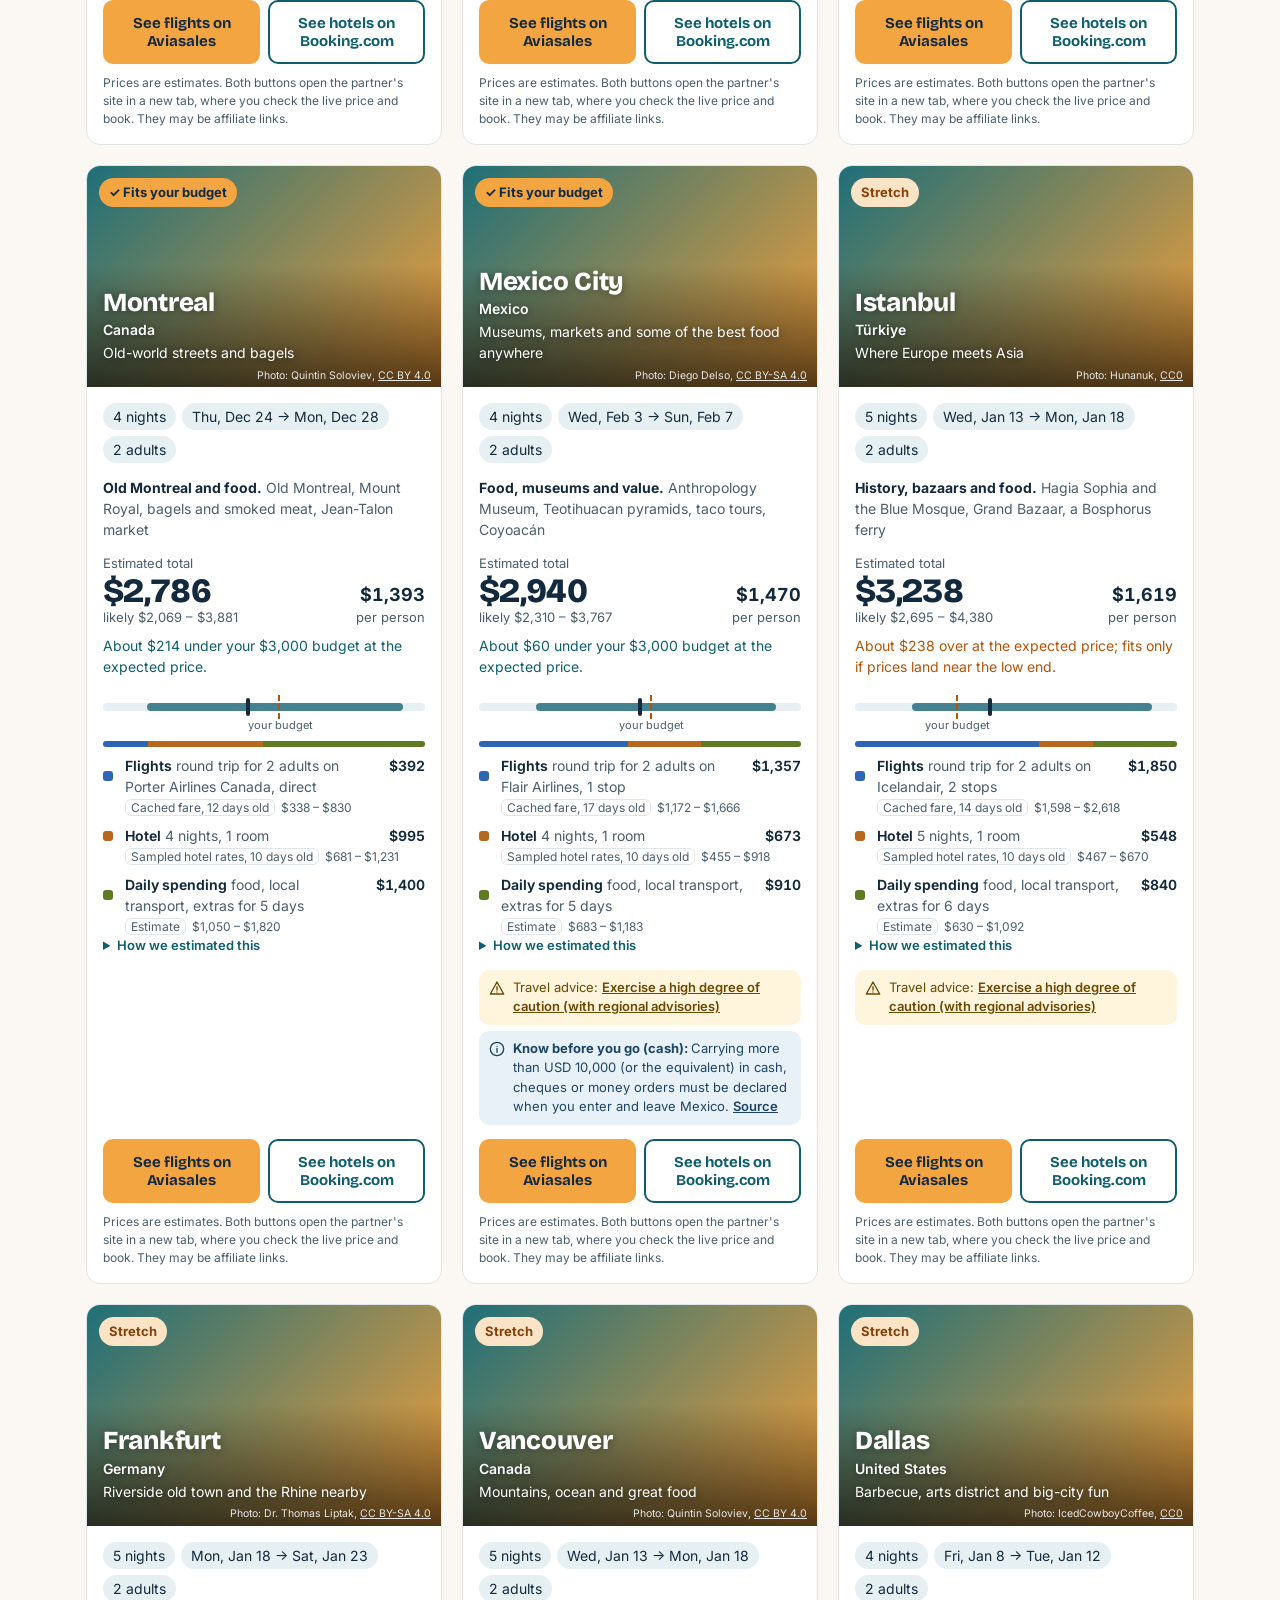
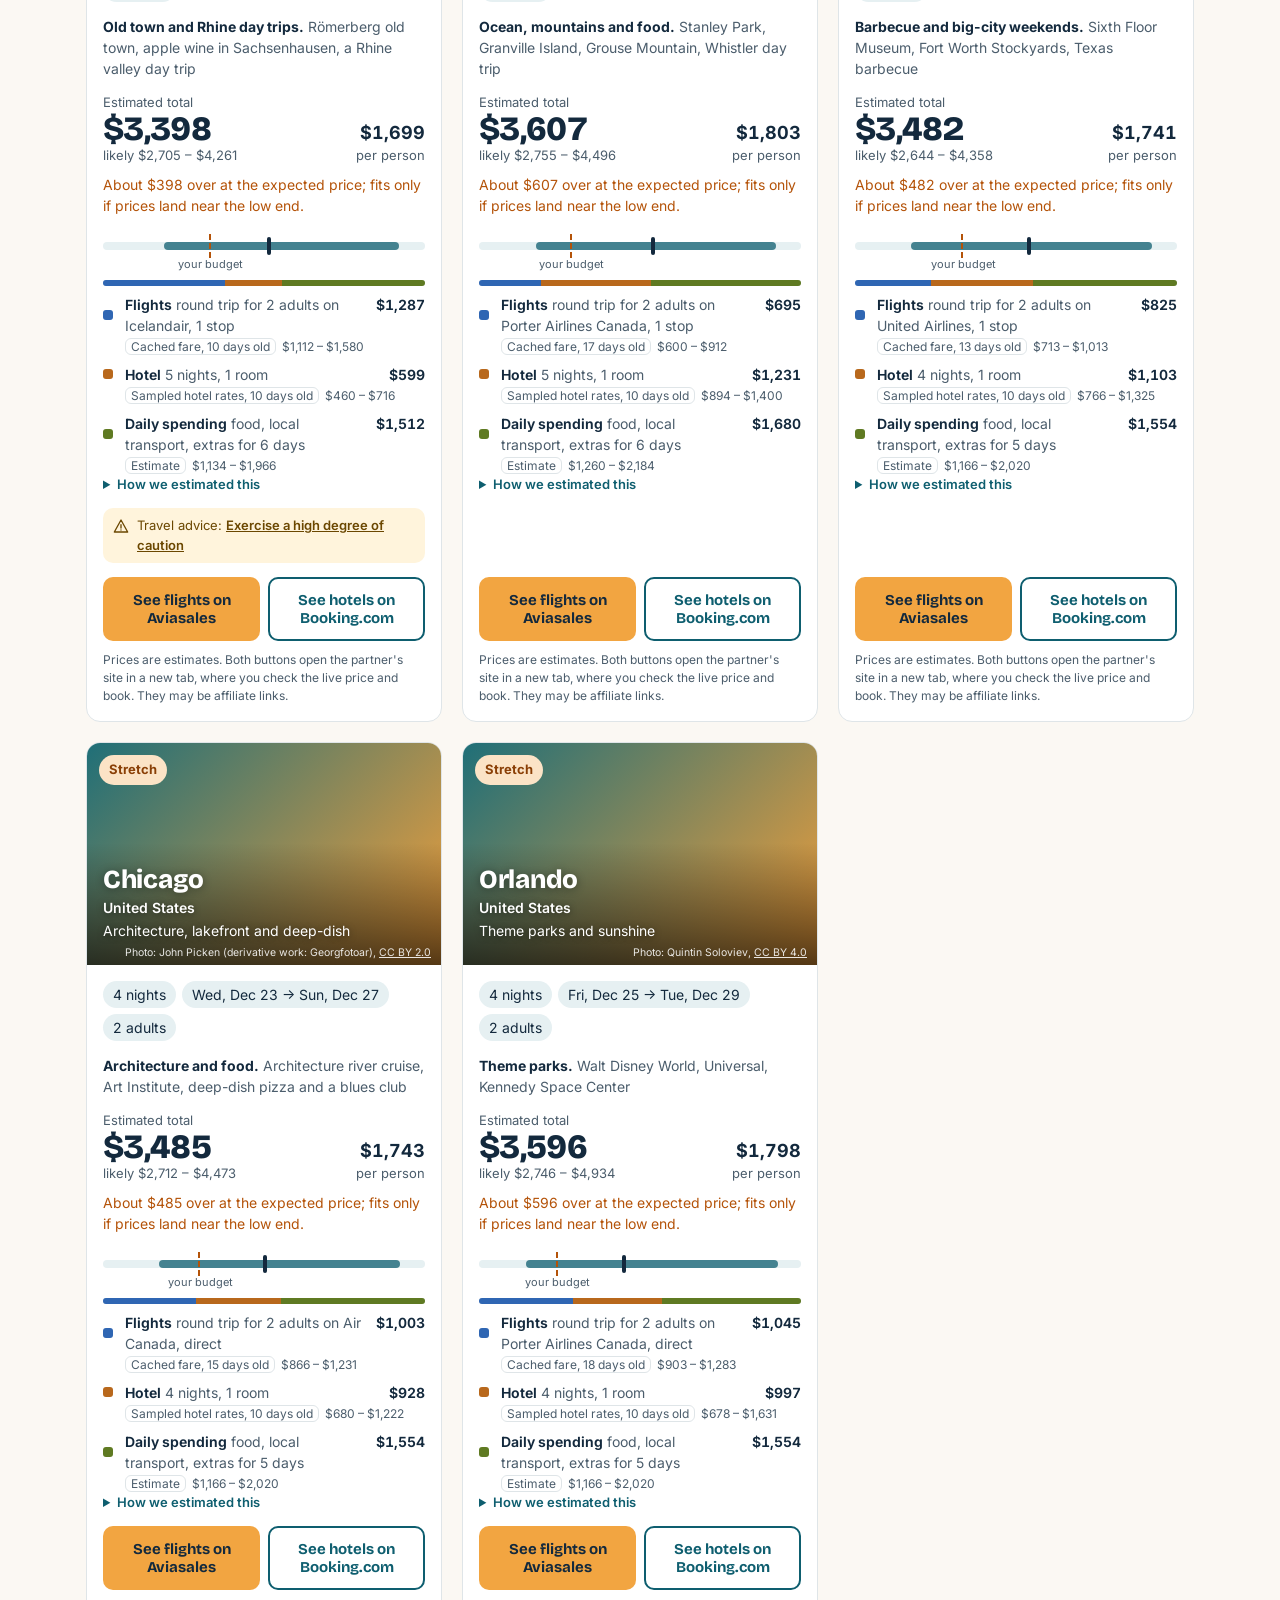
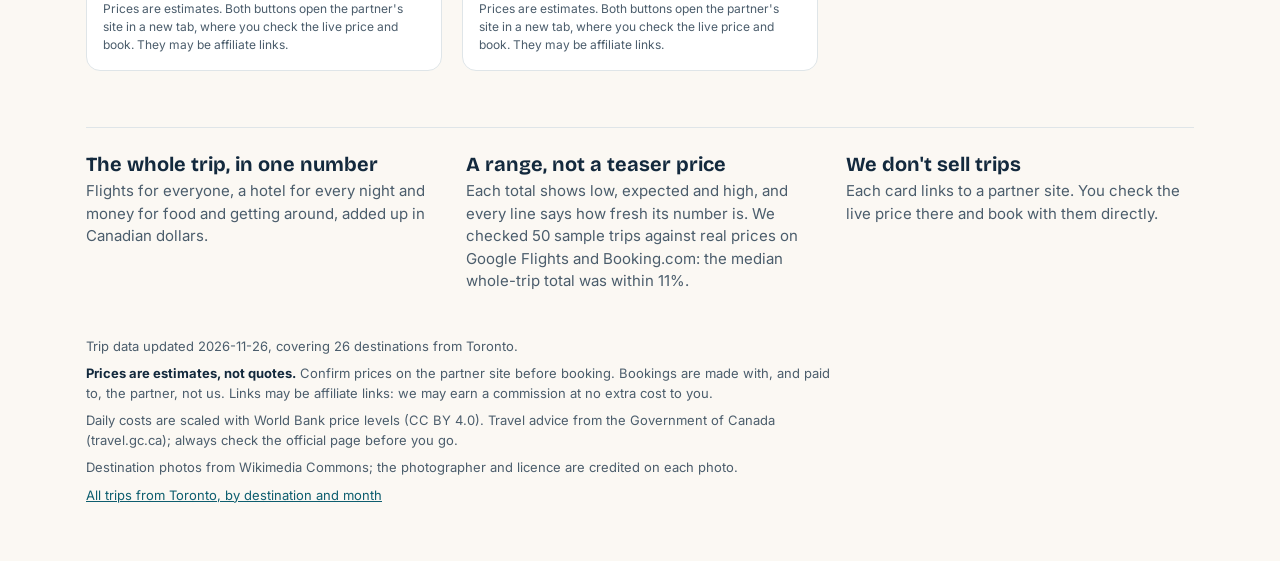
==== commit cc02f861: "Departure cities: Toronto, Montreal, Vancouver; daily fare history; decisions in docs - origins.csv " ====
--- a/site/index.html
+++ b/site/index.html
@@ -90,7 +90,7 @@
          display: grid; gap: 12px; grid-template-columns: repeat(6, minmax(0, 1fr)); border: 1px solid var(--line); }
   form > .field { grid-column: span 2; }
   form > .field.wide { grid-column: span 3; }
-  form > .field.budget { grid-column: 1 / -1; }
+  form > .field.budget, form > .field.from { grid-column: span 3; }
   .field { display: flex; flex-direction: column; gap: 4px; font-size: 13px; font-weight: 600; color: var(--muted); }
   input, select { font: 500 16px var(--font-body); color: var(--ink); background: var(--surface-2); border: 1px solid var(--line);
                   border-radius: 10px; padding: 11px 12px; min-width: 0; width: 100%; }
@@ -99,8 +99,8 @@
         border-radius: 10px; padding: 14px 18px; cursor: pointer; }
   .go:hover { background: var(--cta-hover); }
   @media (min-width: 760px) {
-    form { grid-template-columns: 1.3fr repeat(5, minmax(0, 1fr)) auto; align-items: end; padding: 18px; }
-    form > .field, form > .field.wide, form > .field.budget { grid-column: auto; }
+    form { grid-template-columns: 1.2fr 1.3fr repeat(5, minmax(0, 1fr)) auto; align-items: end; padding: 18px; }
+    form > .field, form > .field.wide, form > .field.budget, form > .field.from { grid-column: auto; }
     .go { grid-column: auto; height: 50px; }
   }
   .sortrow { display: flex; justify-content: space-between; align-items: center; gap: 12px; flex-wrap: wrap; margin: 28px 0 14px; }
@@ -218,8 +218,8 @@
         <svg width="34" height="28" viewBox="0 0 34 28" aria-hidden="true"><circle cx="24" cy="8" r="4.2" fill="#F2A541"/><path d="M4 22C8 8 19 6 28 22" stroke="#fff" stroke-width="2.2" stroke-dasharray="0.1 4.4" stroke-linecap="round" fill="none"/><path d="M1.5 23.5h31" stroke="#fff" stroke-width="2.4" stroke-linecap="round"/></svg>
         <span class="brand-name">Budget Trip Finder</span>
       </a>
-      <span class="descriptor">Whole-trip budgets from Toronto</span>
-      <a class="toplink" href="from-toronto/">Trips by destination and month</a>
+      <span class="descriptor" id="descriptor">Whole-trip budgets from Toronto</span>
+      <a class="toplink" id="toplink" href="from-toronto/">Trips by destination and month</a>
     </div>
     <div class="hero-copy">
       <h1>See how far <span class="hero-amt"><span class="cur" aria-hidden="true">$</span><input id="budget" name="budget" form="f" type="text" inputmode="numeric" autocomplete="off" pattern="[0-9, ]*" value="3,000" required aria-label="Total budget for the whole trip, in Canadian dollars"><span class="pen" aria-hidden="true">✎ edit</span></span> goes.</h1>
@@ -232,6 +232,7 @@
 <main class="wrap">
   <section class="search" aria-label="Trip search">
     <form id="f">
+      <label class="field from">From<select id="from" aria-label="Departure city"><option value="">Toronto</option></select></label>
       <label class="field budget">Budget (CAD, whole trip)<input id="budget2" type="text" inputmode="numeric" autocomplete="off" pattern="[0-9, ]*" value="3,000"></label>
       <label class="field">Adults<input name="adults" type="number" inputmode="numeric" min="1" max="9" value="2"></label>
       <label class="field">Children<input name="children" type="number" inputmode="numeric" min="0" max="9" value="0"></label>
@@ -260,7 +261,7 @@
     <p><strong>Prices are estimates, not quotes.</strong> Confirm prices on the partner site before booking. Bookings are made with, and paid to, the partner, not us. Links may be affiliate links: we may earn a commission at no extra cost to you.</p>
     <p>Daily costs are scaled with World Bank price levels (CC BY 4.0). Travel advice from the Government of Canada (travel.gc.ca); always check the official page before you go.</p>
     <p>Destination photos from Wikimedia Commons; the photographer and licence are credited on each photo.</p>
-    <p><a href="from-toronto/">All trips from Toronto, by destination and month</a></p>
+    <p><a id="footlink" href="from-toronto/">All trips from Toronto, by destination and month</a></p>
   </footer>
 </main>
 
@@ -424,14 +425,34 @@
 }
 
 // Destination pages written by `python -m tripfinder pages` (code -> path). Missing locally until then: no card links.
-const pageIndexP = fetch("./from-toronto/index.json", { cache: "no-cache" }).then((r) => (r.ok ? r.json() : {})).catch(() => ({}));
-const data = await (await fetch("./data.json", { cache: "no-cache" })).json();
-const pageIndex = await pageIndexP;
+// Departure city: ?from=<slug> loads site/data/<slug>.json; without it (or if that file is missing), data.json.
+const fromSlug = (new URLSearchParams(location.search).get("from") ?? "").replace(/[^a-z-]/g, "");
+const loadJson = (url) => fetch(url, { cache: "no-cache" }).then((r) => (r.ok ? r.json() : null)).catch(() => null);
+const data = (fromSlug && (await loadJson(`./data/${fromSlug}.json`))) || (await loadJson("./data.json"));
+const originName = data.originName ?? "Toronto";
+const originSlug = data.originSlug ?? "toronto";
+const pageIndex = (await loadJson(`./from-${originSlug}/index.json`)) ?? {};
+// Switching city reloads the finder for that city, keeping the other inputs.
+const fromSel = document.getElementById("from");
+fromSel.replaceChildren(...(data.origins ?? [{ name: originName, slug: originSlug }]).map((o) => el("option", { value: o.slug }, o.name)));
+fromSel.value = originSlug;
+fromSel.addEventListener("change", () => {
+  const q = new URLSearchParams(location.search);
+  const fd = new FormData(f);
+  q.set("budget", budgetValue() ?? "");
+  for (const k of ["adults", "children", "nights", "month", "tier"]) fd.get(k) ? q.set(k, fd.get(k)) : q.delete(k);
+  q.set("from", fromSel.value);
+  location.search = q.toString();
+});
+for (const [id, text] of [["descriptor", `Whole-trip budgets from ${originName}`], ["footlink", `All trips from ${originName}, by destination and month`]]) {
+  document.getElementById(id).textContent = text;
+}
+for (const id of ["toplink", "footlink"]) document.getElementById(id).setAttribute("href", `from-${originSlug}/`);
 const dests = prepare(data, today);
 const months = [...new Set(dests.flatMap((d) => d.fares.map((f) => f.month)))].sort();
 for (const m of months) f.elements.month.append(el("option", { value: m }, monthName(m)));
 document.getElementById("fresh").textContent =
-  `Trip data updated ${data.generatedAt.slice(0, 10)}, covering ${dests.length} destinations from Toronto.`;
+  `Trip data updated ${data.generatedAt.slice(0, 10)}, covering ${dests.length} destinations from ${originName}.`;
 
 const sortSel = document.querySelector('select[name="sort"]');
 
@@ -549,7 +570,7 @@
   const within = results.filter((p) => p.fit === "within").length;
   if (!results.length) {
     status.replaceChildren(`Nothing fits ${money(req.budget)} yet`, el("small", {}, "Try a bigger budget, fewer nights or the Budget comfort level."));
-    out.append(el("div", { class: "empty" }, `No whole trip from Toronto fits ${money(req.budget)} with these settings. Raise the number in the headline to see what opens up.`));
+    out.append(el("div", { class: "empty" }, `No whole trip from ${originName} fits ${money(req.budget)} with these settings. Raise the number in the headline to see what opens up.`));
     out.append(out.querySelector(".close") ?? "");  // keep the cheapest-trips list below the message
     return;
   }
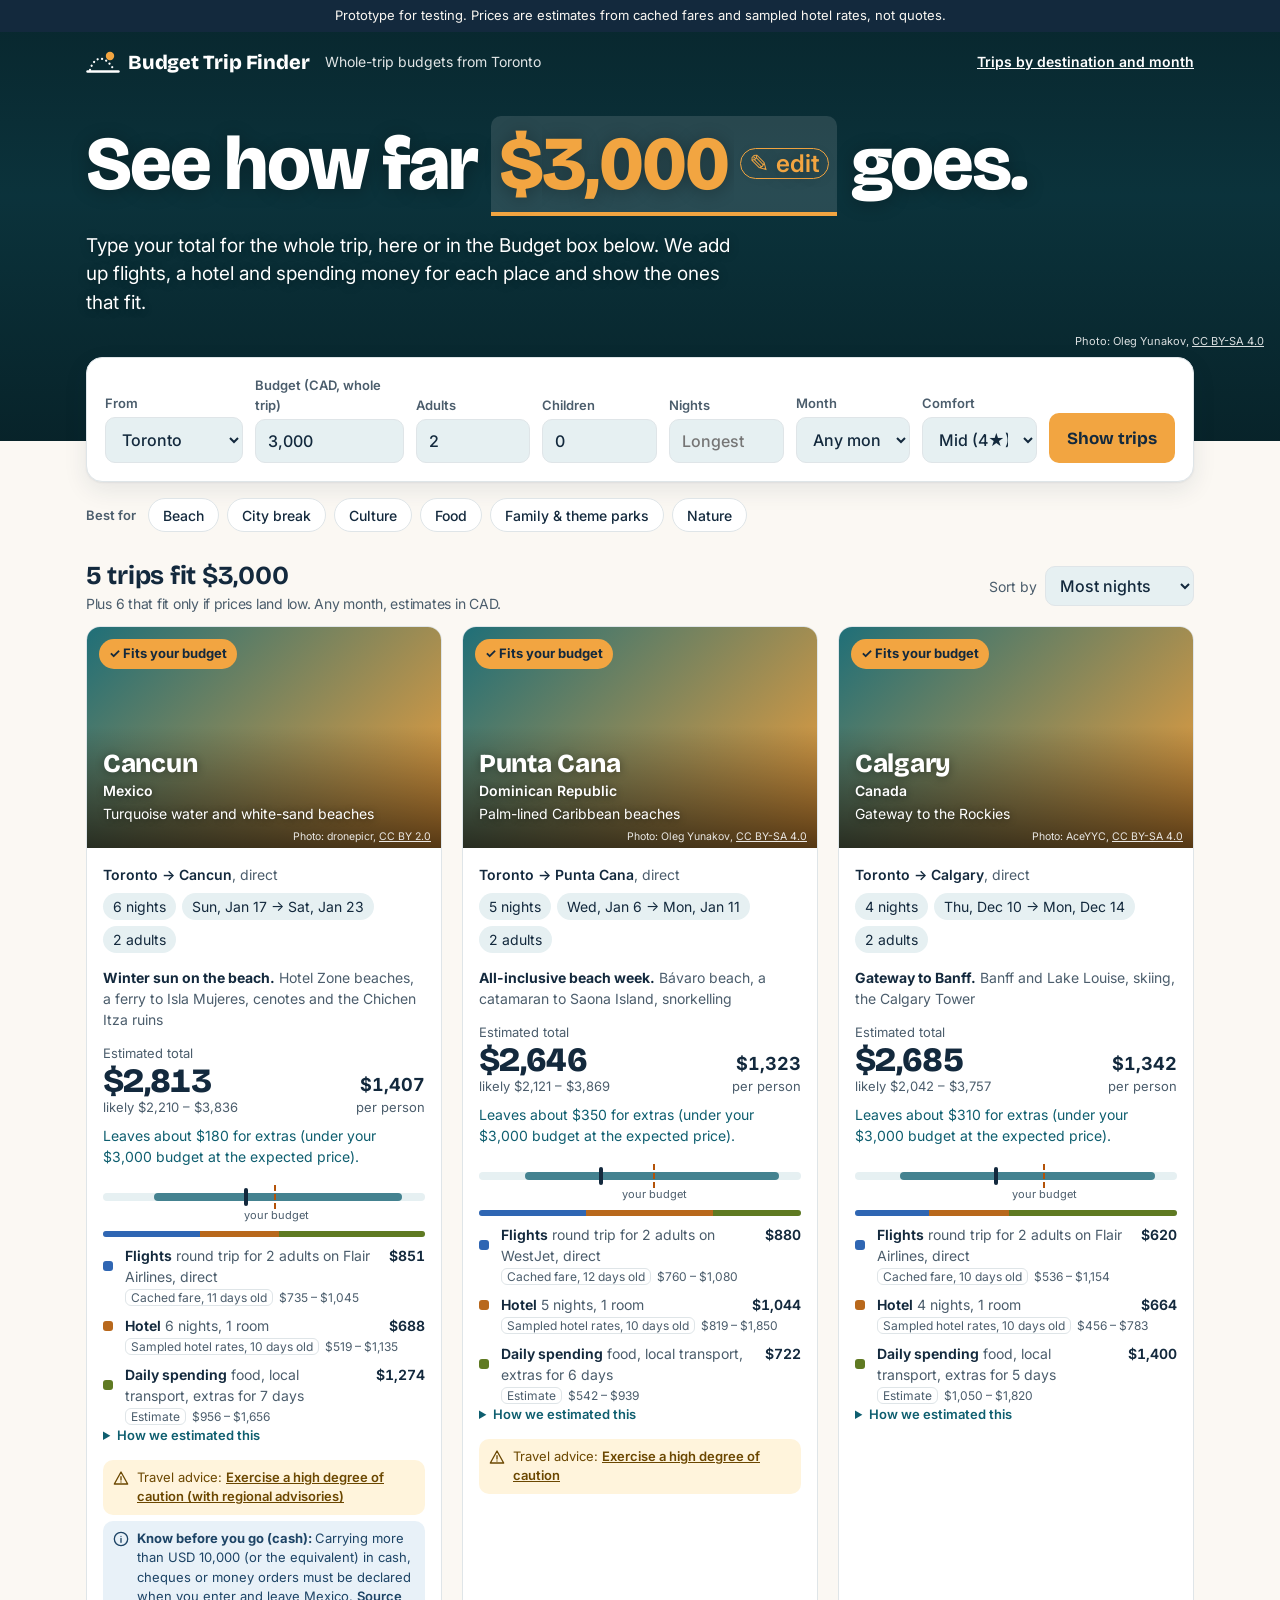
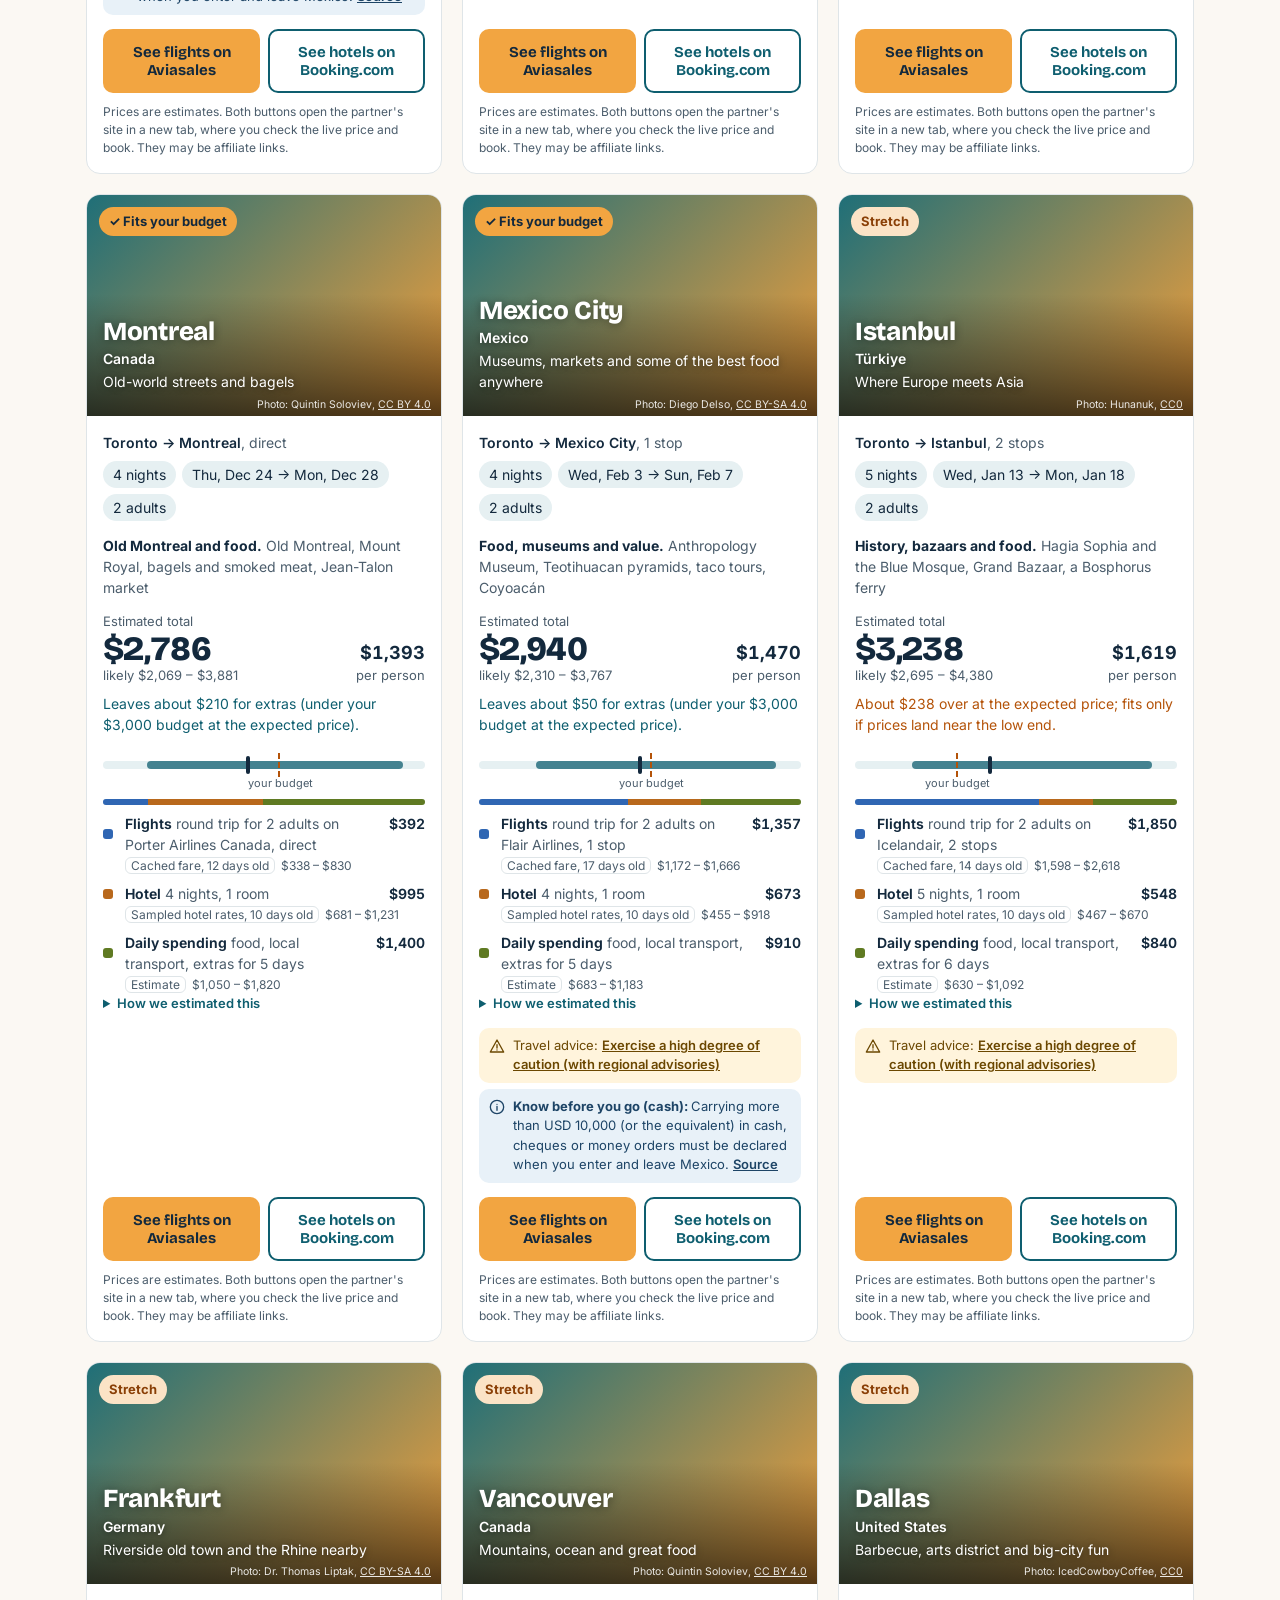
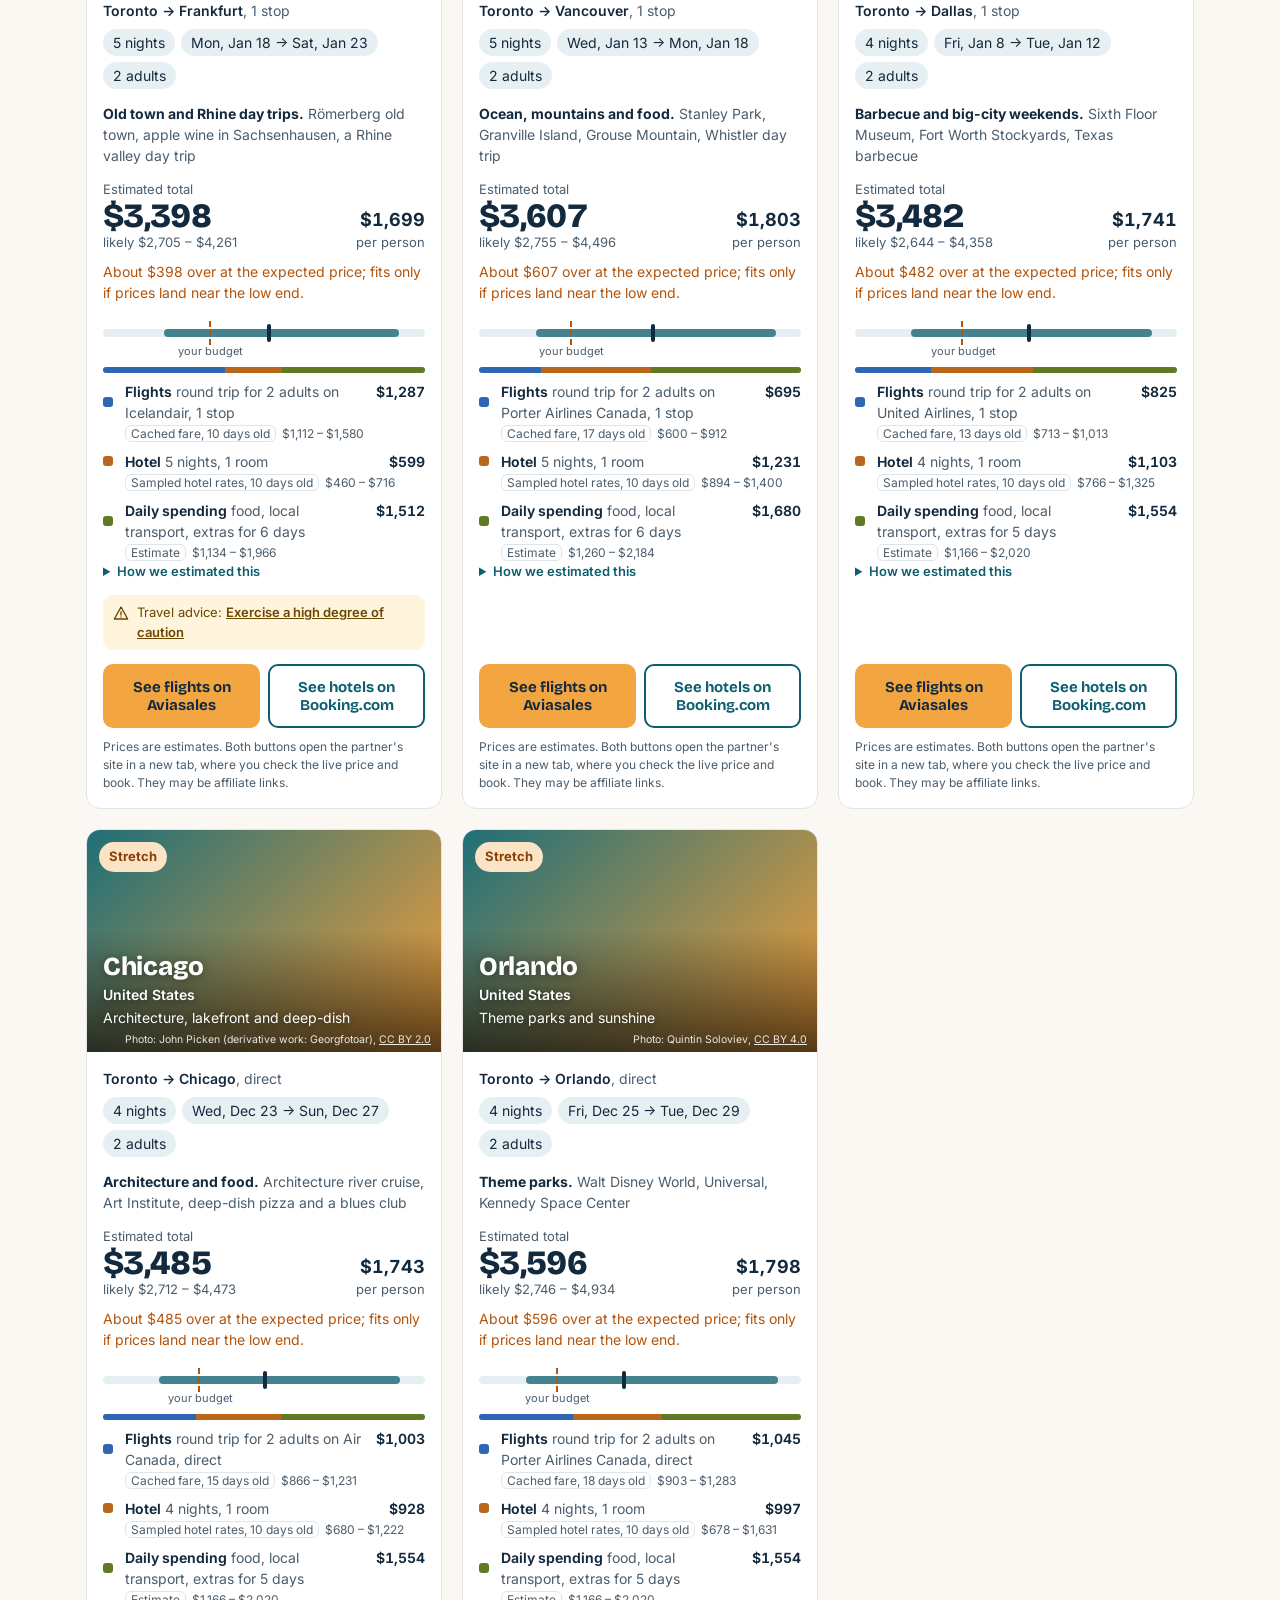
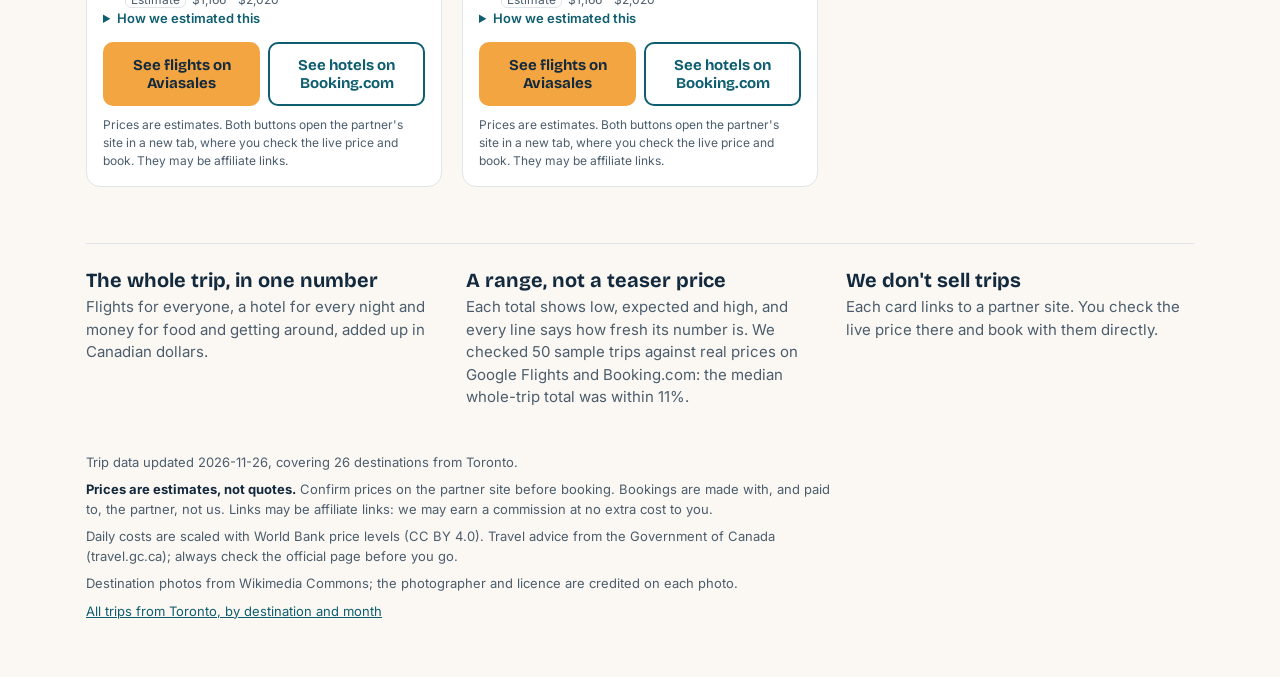
==== commit deec43d4: "Cards: route line and money left for extras (1.10); domain registered, hosting setup steps Co-Author" ====
--- a/site/index.html
+++ b/site/index.html
@@ -138,6 +138,8 @@
           padding: 6px 14px; cursor: pointer; min-height: 34px; }
   .chip[aria-pressed="true"] { background: var(--ink); color: var(--bg); border-color: var(--ink); }
   .chip:focus-visible { outline: 2px solid var(--ink); outline-offset: 2px; }
+  .route { margin: 0 0 -6px; font-size: 14px; font-weight: 600; }
+  .route span { font-weight: 400; color: var(--muted); }
   .bestfor { margin: 0; font-size: 14px; color: var(--muted); }
   .bestfor b { color: var(--ink); }
   .close { grid-column: 1 / -1; background: var(--surface); border: 1px dashed var(--line); border-radius: 14px; padding: 18px 22px; }
@@ -356,6 +358,9 @@
   c.append(fig);
 
   const b = el("div", { class: "body" });
+  // Route line: where from and how (stops are known only for exact cached fares)
+  const via = stops(p.fare.transfers);
+  b.append(el("p", { class: "route" }, `${originName} → ${p.dest.name}`, via ? el("span", {}, `, ${via}`) : null));
   b.append(el("div", { class: "when" },
     el("span", { class: "pill" }, `${p.nights} nights`),
     el("span", { class: "pill" }, `${day(p.fare.depart)} → ${day(p.fare.ret)}`),
@@ -372,7 +377,7 @@
   if (hub) b.append(el("p", { class: "breakdown" }, el("a", { href: hub }, `See the full cost breakdown for ${p.dest.name}`)));
   const diff = req.budget - p.total.expected;
   b.append(el("div", { class: `left ${p.fit}` }, p.fit === "within"
-    ? `About ${money(diff)} under your ${money(req.budget)} budget at the expected price.`
+    ? `Leaves about ${money(Math.floor(diff / 10) * 10)} for extras (under your ${money(req.budget)} budget at the expected price).`
     : `About ${money(-diff)} over at the expected price; fits only if prices land near the low end.`));
   b.append(meter(p, req.budget));
 
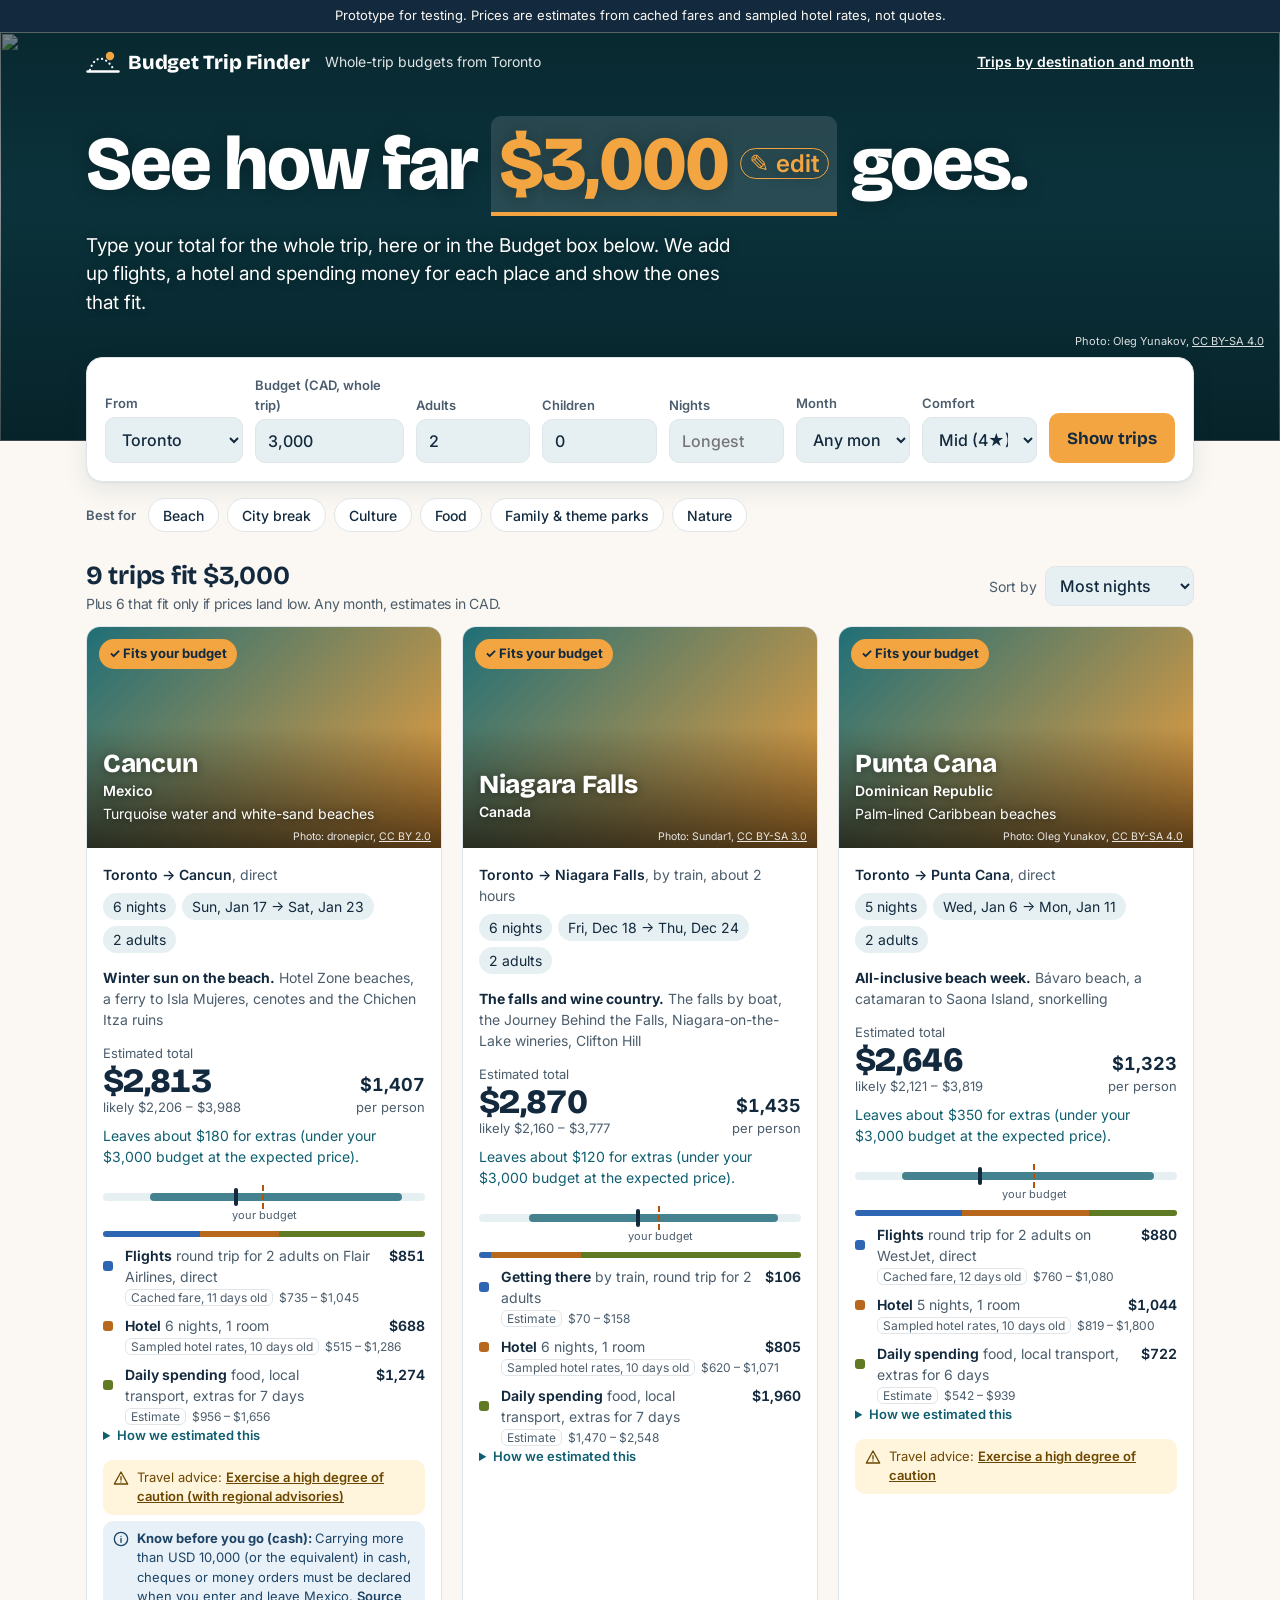
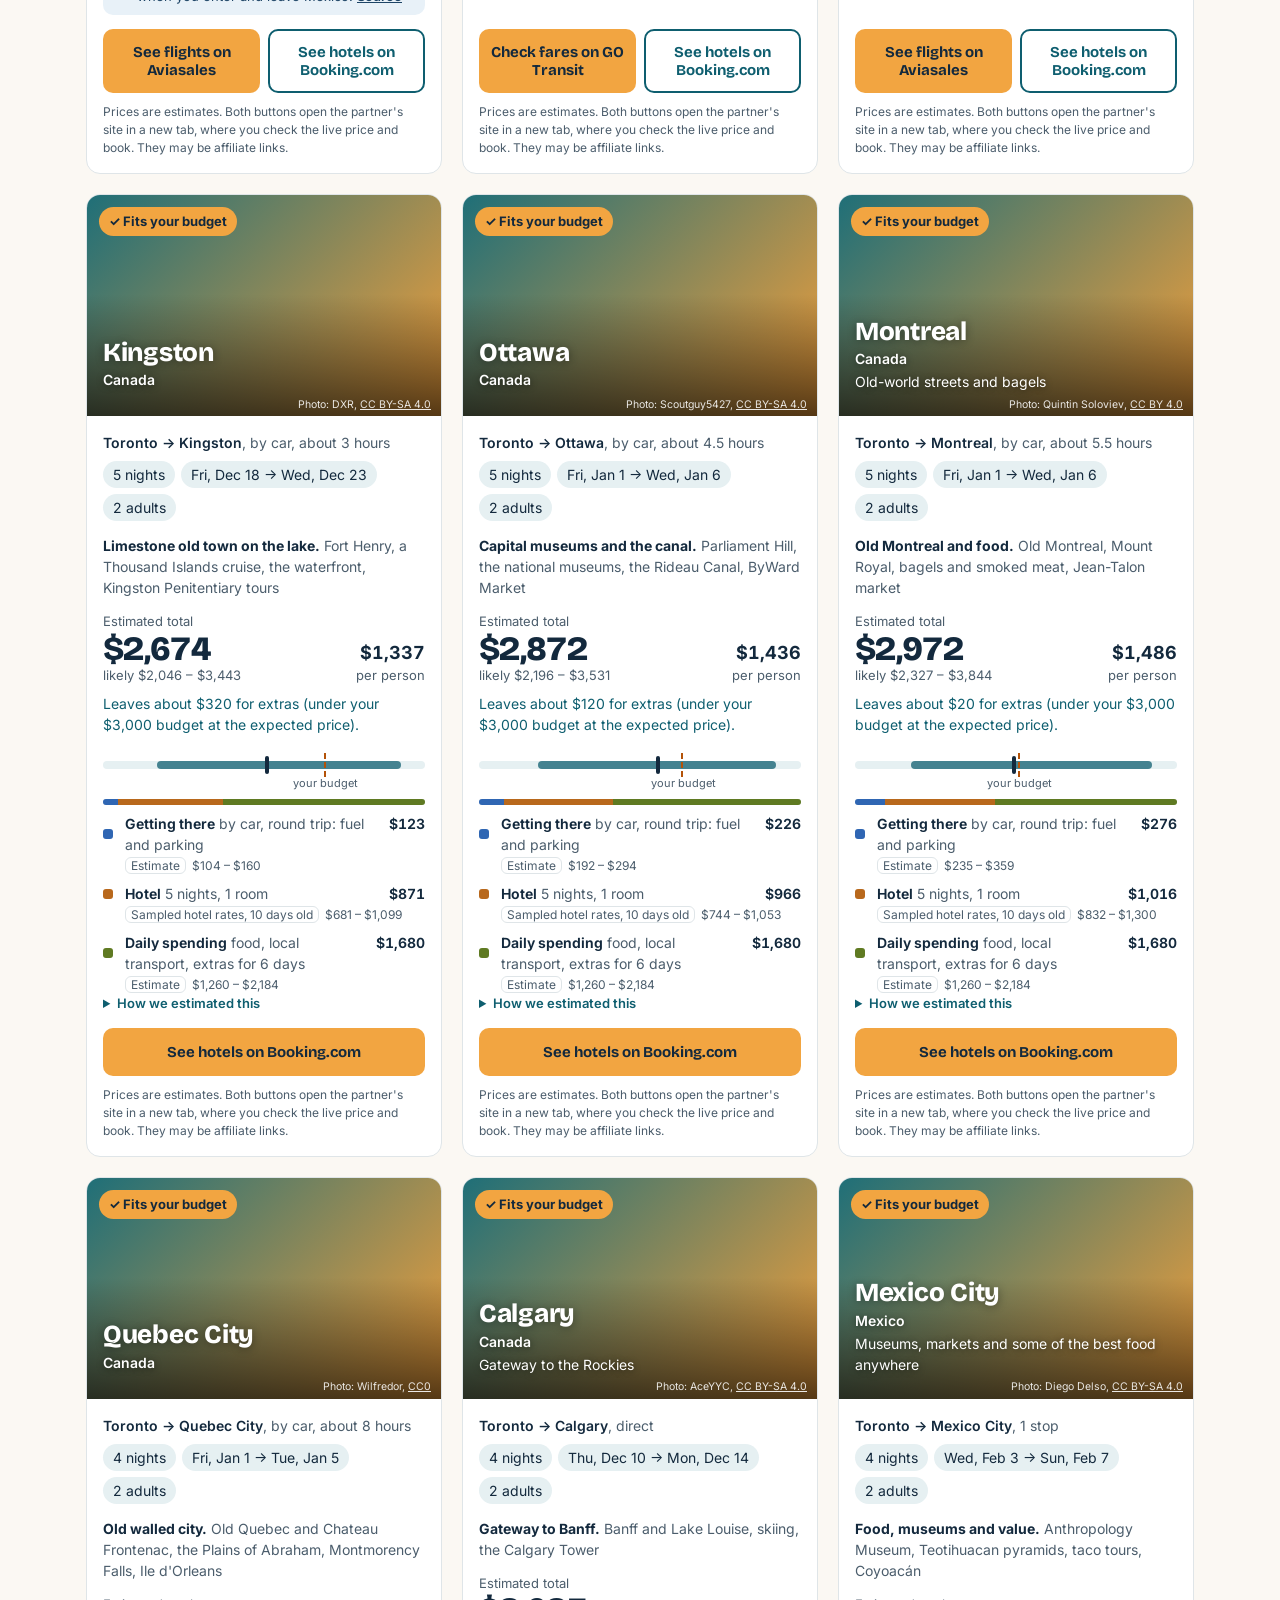
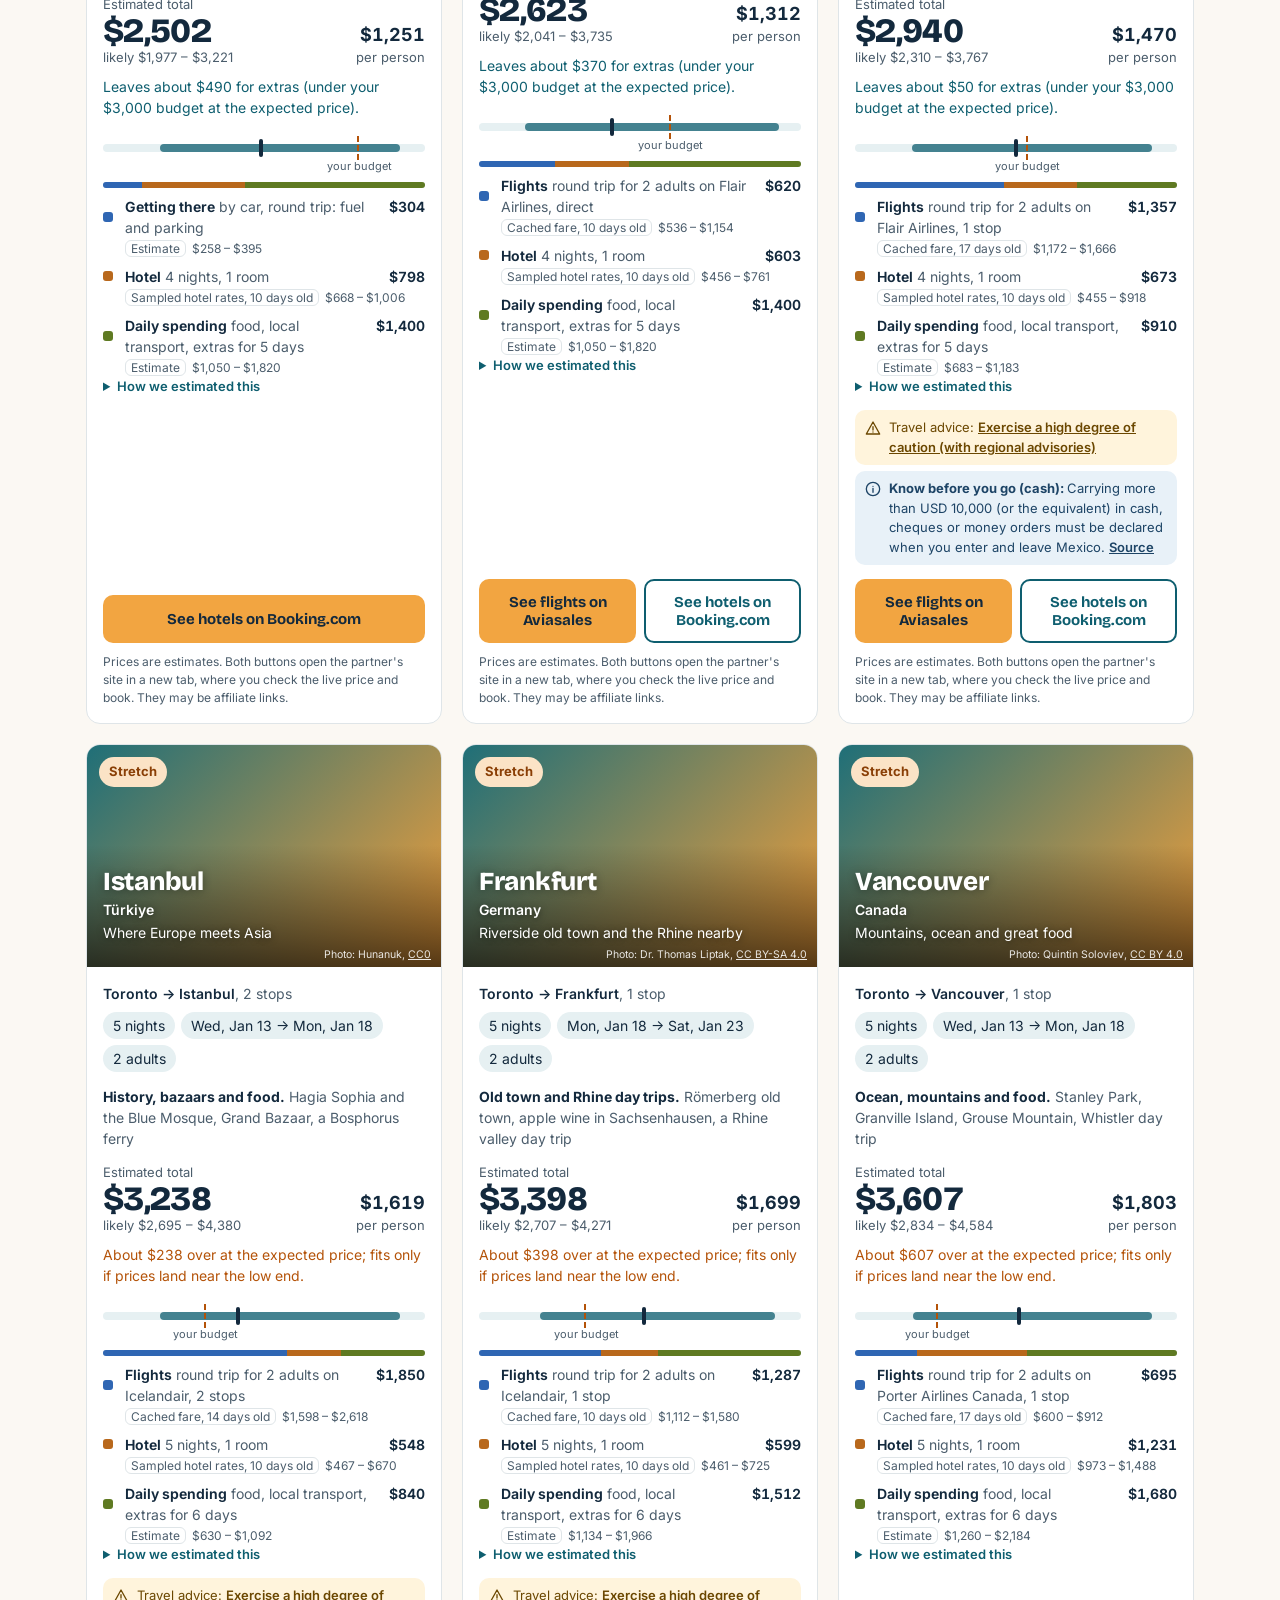
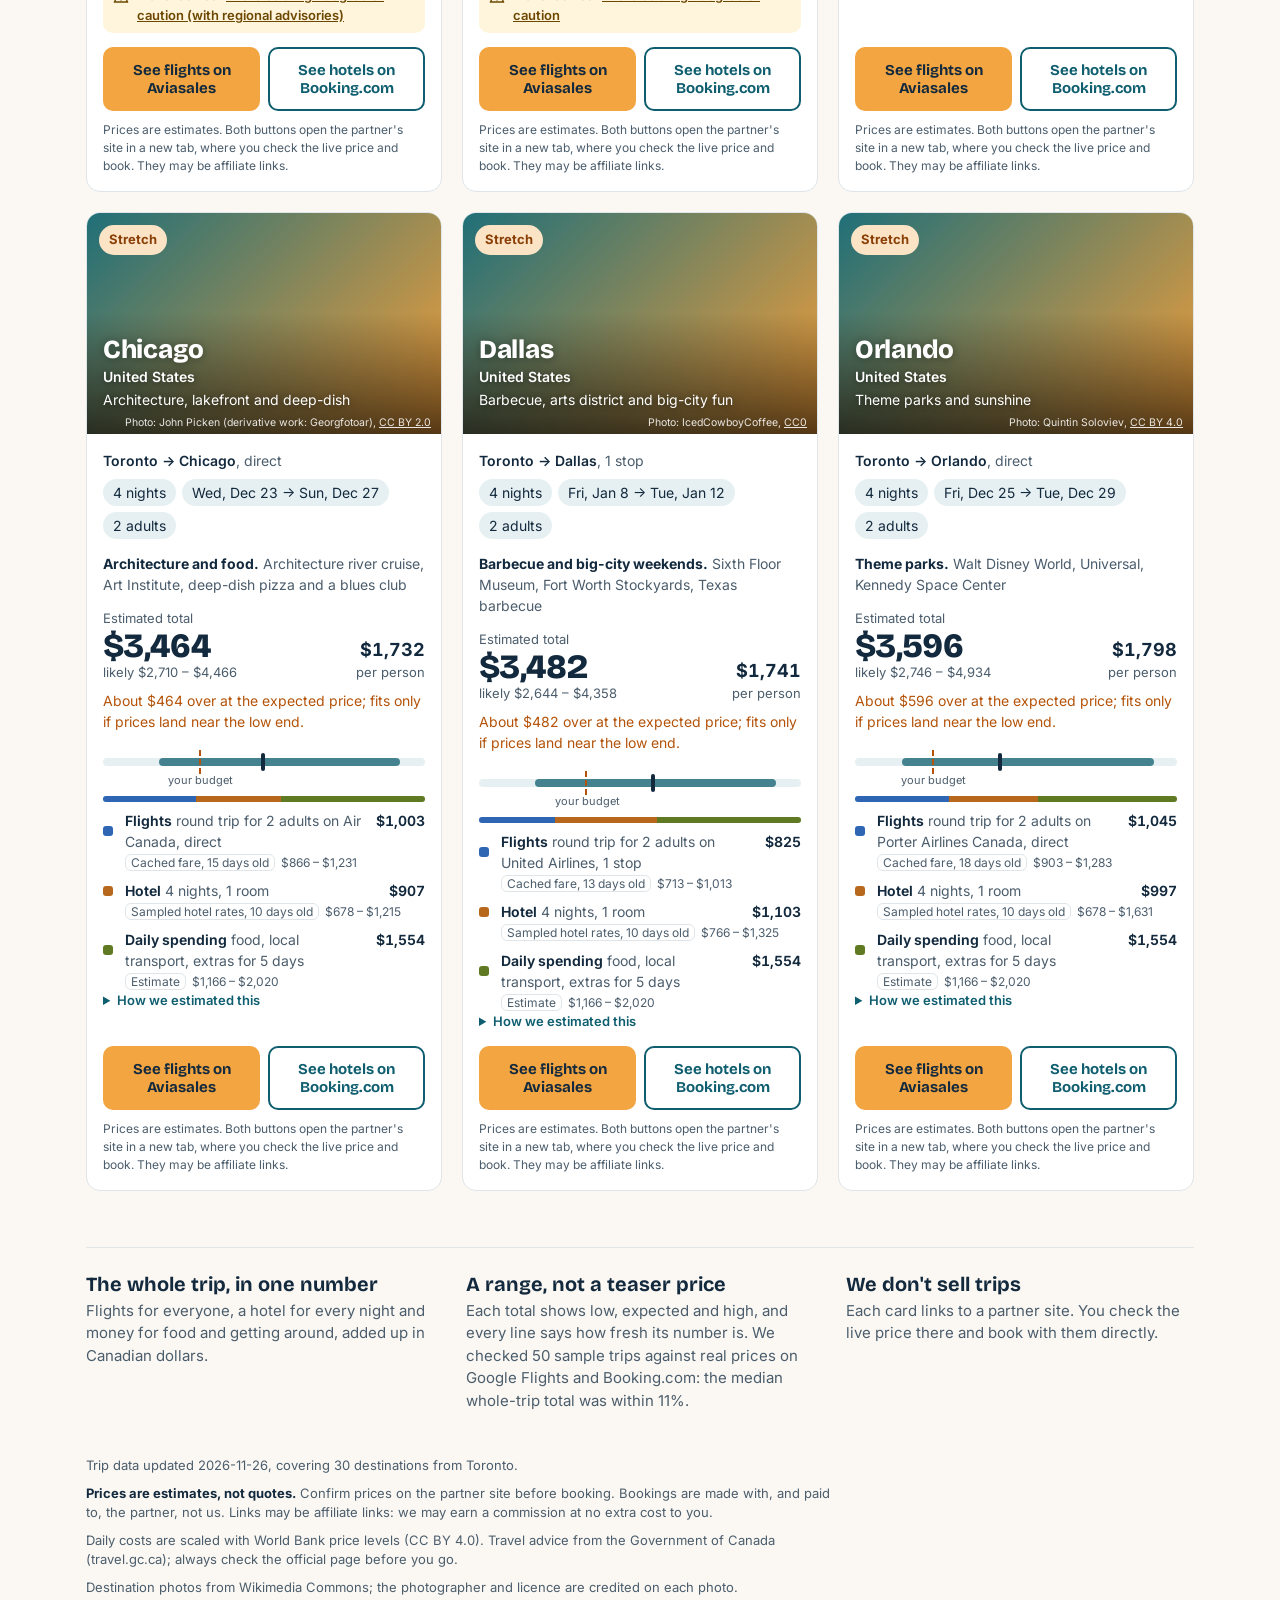
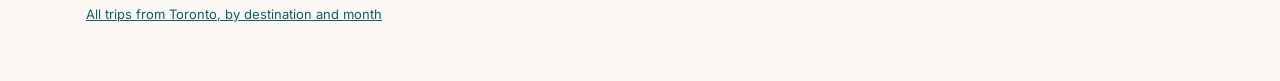
==== commit 0b188647: "Trips without a flight: train, bus or car to 12 nearby places (PLAN 1.12) Low budgets found nothing " ====
--- a/site/index.html
+++ b/site/index.html
@@ -277,7 +277,7 @@
 const budgetIn = document.getElementById("budget");
 const fmt = (n) => Math.round(n).toLocaleString("en-CA");
 const money = (n) => `$${fmt(n)}`;
-const colors = { flights: "var(--flights)", lodging: "var(--lodging)", daily: "var(--daily)" };
+const colors = { flights: "var(--flights)", ground: "var(--flights)", lodging: "var(--lodging)", daily: "var(--daily)" };
 const today = new Date().toISOString().slice(0, 10);
 const regionName = new Intl.DisplayNames(["en-CA"], { type: "region" });
 const country = (cc) => { try { return regionName.of(cc); } catch { return cc; } };
@@ -313,11 +313,16 @@
 }
 
 const stops = (n) => (n == null ? null : n === 0 ? "direct" : `${n} stop${n > 1 ? "s" : ""}`);
+// Trips without a flight: the fare carries the cheaper way there (train, bus, ferry or car).
+const isGround = (fare) => fare.mode && fare.mode !== "flight";
+const BY = { train: "by train", bus: "by bus", ferry: "by ferry", car: "by car" };
+const hoursText = (h) => (h ? `, about ${h < 1.5 ? "an hour" : `${Math.round(h * 2) / 2} hours`}` : "");
 
 const LABELS = {
   flights: (p, req, t) => ["Flights", `round trip for ${t}${p.fare.airline ? ` on ${p.fare.airline}` : ""}${stops(p.fare.transfers) ? `, ${stops(p.fare.transfers)}` : ""}`],
   lodging: (p, req) => ["Hotel", `${p.nights} nights, ${roomsNeeded(req.adults, req.children)} room${roomsNeeded(req.adults, req.children) > 1 ? "s" : ""}`],
   daily: (p) => ["Daily spending", `food, local transport, extras for ${p.nights + 1} days`],
+  ground: (p, req, t) => ["Getting there", p.fare.mode === "car" ? "by car, round trip: fuel and parking" : `${BY[p.fare.mode] ?? p.fare.mode}, round trip for ${t}`],
 };
 
 function meter(p, budget) {
@@ -359,7 +364,8 @@
 
   const b = el("div", { class: "body" });
   // Route line: where from and how (stops are known only for exact cached fares)
-  const via = stops(p.fare.transfers);
+  const g = isGround(p.fare) ? p.dest.ground : null;
+  const via = g ? `${BY[p.fare.mode] ?? p.fare.mode}${hoursText(p.fare.mode === "car" ? g.driveHours : g.hours)}` : stops(p.fare.transfers);
   b.append(el("p", { class: "route" }, `${originName} → ${p.dest.name}`, via ? el("span", {}, `, ${via}`) : null));
   b.append(el("div", { class: "when" },
     el("span", { class: "pill" }, `${p.nights} nights`),
@@ -373,7 +379,7 @@
       el("div", { class: "lbl" }, `likely ${money(p.total.low)} – ${money(p.total.high)}`)),
     el("div", { class: "pp" }, el("b", {}, money(p.total.expected / travellers)), el("div", { class: "lbl" }, "per person")),
   ));
-  const hub = pageIndex[p.dest.code];
+  const hub = g ? null : pageIndex[p.dest.code]; // destination pages price flight trips only, for now
   if (hub) b.append(el("p", { class: "breakdown" }, el("a", { href: hub }, `See the full cost breakdown for ${p.dest.name}`)));
   const diff = req.budget - p.total.expected;
   b.append(el("div", { class: `left ${p.fit}` }, p.fit === "within"
@@ -418,10 +424,11 @@
   // Outbound partner links (we refer, we don't sell)
   const ctas = el("div", { class: "ctas" });
   const hotel = hotelLinkFor(p.dest, p.fare, req);
-  const flightUrl = flightLinkFor(p.dest, p.fare, req);
+  const flightUrl = g ? "" : flightLinkFor(p.dest, p.fare, req);
   const newTab = () => el("span", { class: "sr-only" }, " (opens in a new tab)");
   if (flightUrl) ctas.append(el("a", { class: "btn primary", href: flightUrl, target: "_blank", rel: "noopener sponsored" }, p.fare.link ? "See flights on Aviasales" : "Search these dates on Aviasales", newTab()));
-  if (hotel) ctas.append(el("a", { class: `btn ${flightUrl ? "secondary" : "primary"}`, href: hotel.url, target: "_blank", rel: "noopener sponsored" }, `See hotels on ${hotel.partner}`, newTab()));
+  if (g && p.fare.mode !== "car" && g.link) ctas.append(el("a", { class: "btn primary", href: g.link, target: "_blank", rel: "noopener" }, `Check fares on ${g.partner || "the operator's site"}`, newTab()));
+  if (hotel) ctas.append(el("a", { class: `btn ${ctas.childElementCount ? "secondary" : "primary"}`, href: hotel.url, target: "_blank", rel: "noopener sponsored" }, `See hotels on ${hotel.partner}`, newTab()));
   if (ctas.childElementCount < 2) ctas.style.gridTemplateColumns = "1fr";
   b.append(ctas, el("p", { class: "fine" }, "Prices are estimates. Both buttons open the partner's site in a new tab, where you check the live price and book. They may be affiliate links."));
 
@@ -512,10 +519,10 @@
 // The cheapest trip a place offers with these settings: every month allowed and every cached trip length
 // (3-14 nights) unless the person fixed the length.
 function cheapestPackage(d, req) {
-  const months = req.month ? [req.month] : [...new Set(d.fares.map((x) => x.month))];
+  const months = req.month ? [req.month] : [...new Set([...d.fares.map((x) => x.month), ...(d.ground ? d.bands.map((b) => b.month).filter((m) => m >= today.slice(0, 7)) : [])])];
   let best = null;
   for (const m of months) {
-    const lengths = req.nights ? [req.nights] : [...new Set(d.fares.filter((x) => x.month === m && x.nights >= 3 && x.nights <= 14).map((x) => x.nights))];
+    const lengths = req.nights ? [req.nights] : [...new Set([...d.fares.filter((x) => x.month === m && x.nights >= 3 && x.nights <= 14).map((x) => x.nights), ...(d.ground ? [2, 3] : [])])];
     for (const n of lengths) {
       const p = pricePackage(d, req, n, m, today, data.constants);
       if (p && (!best || p.total.expected < best.total.expected)) best = p;
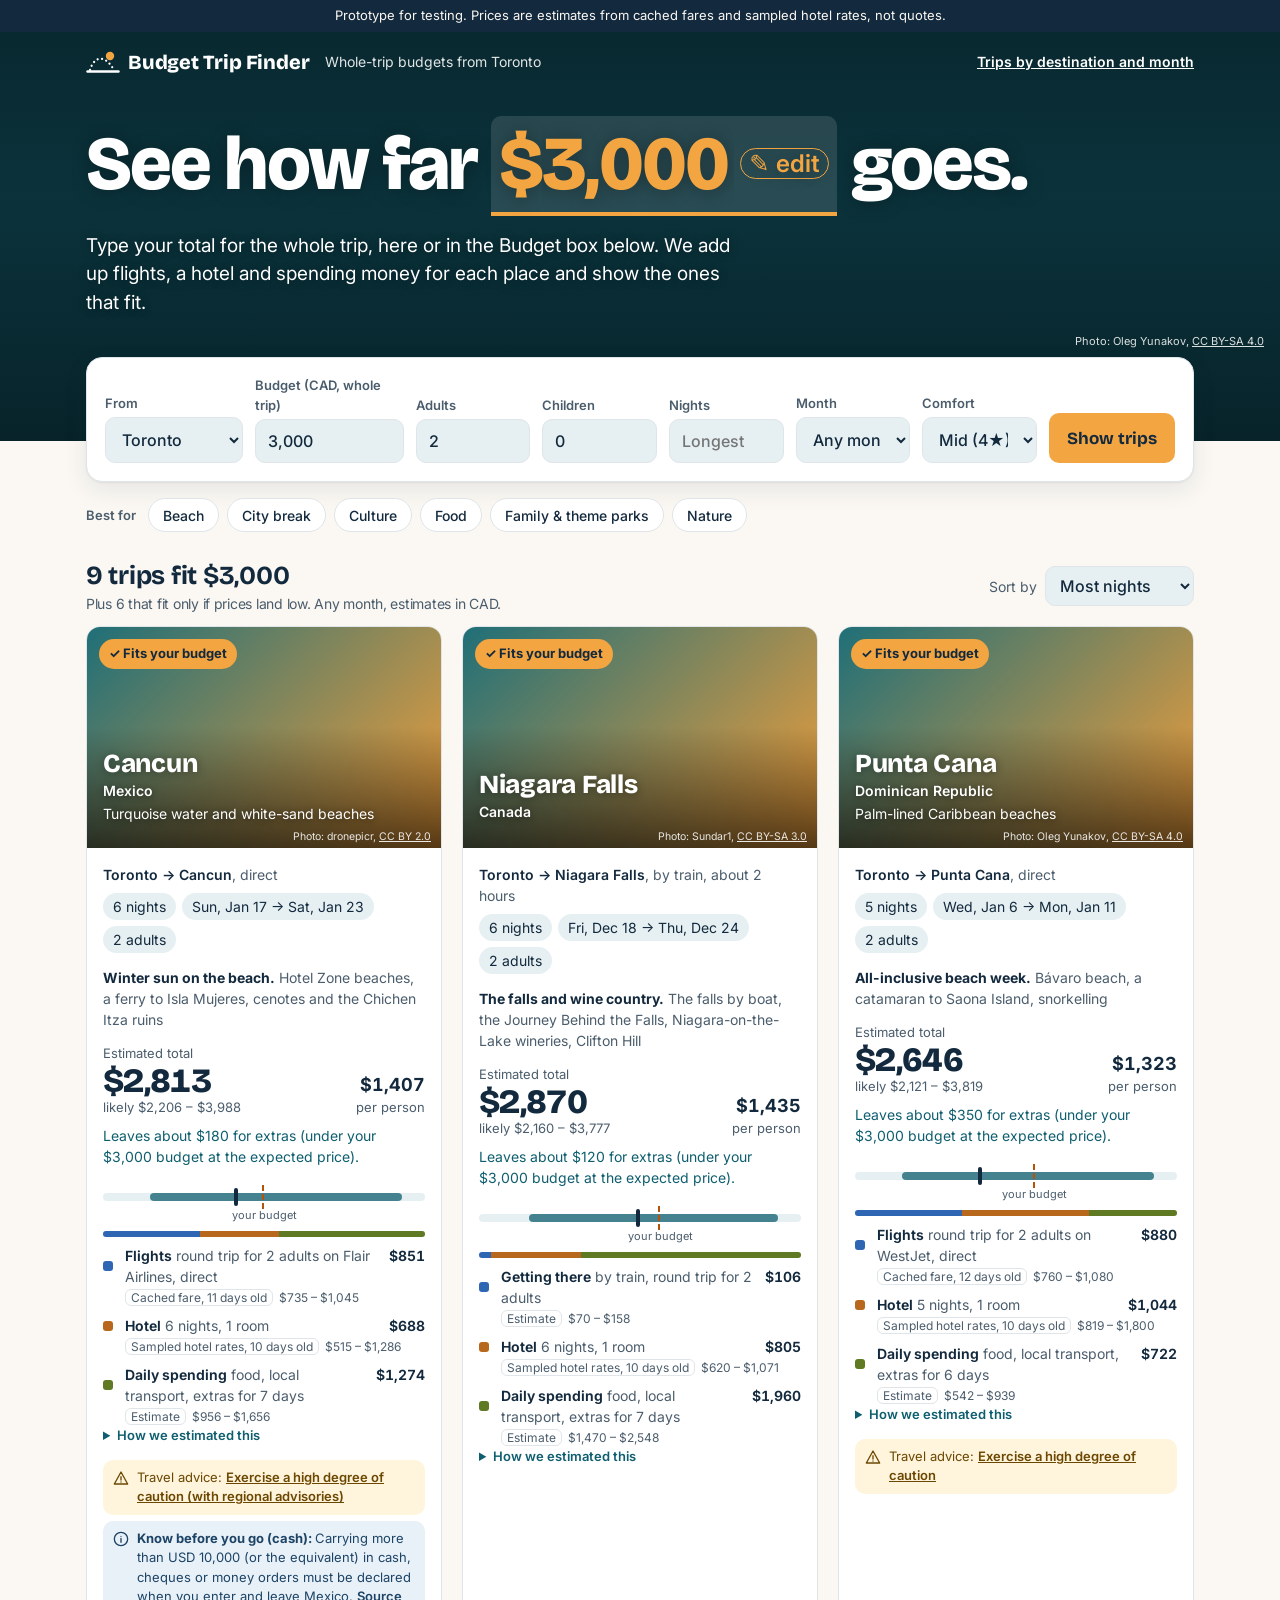
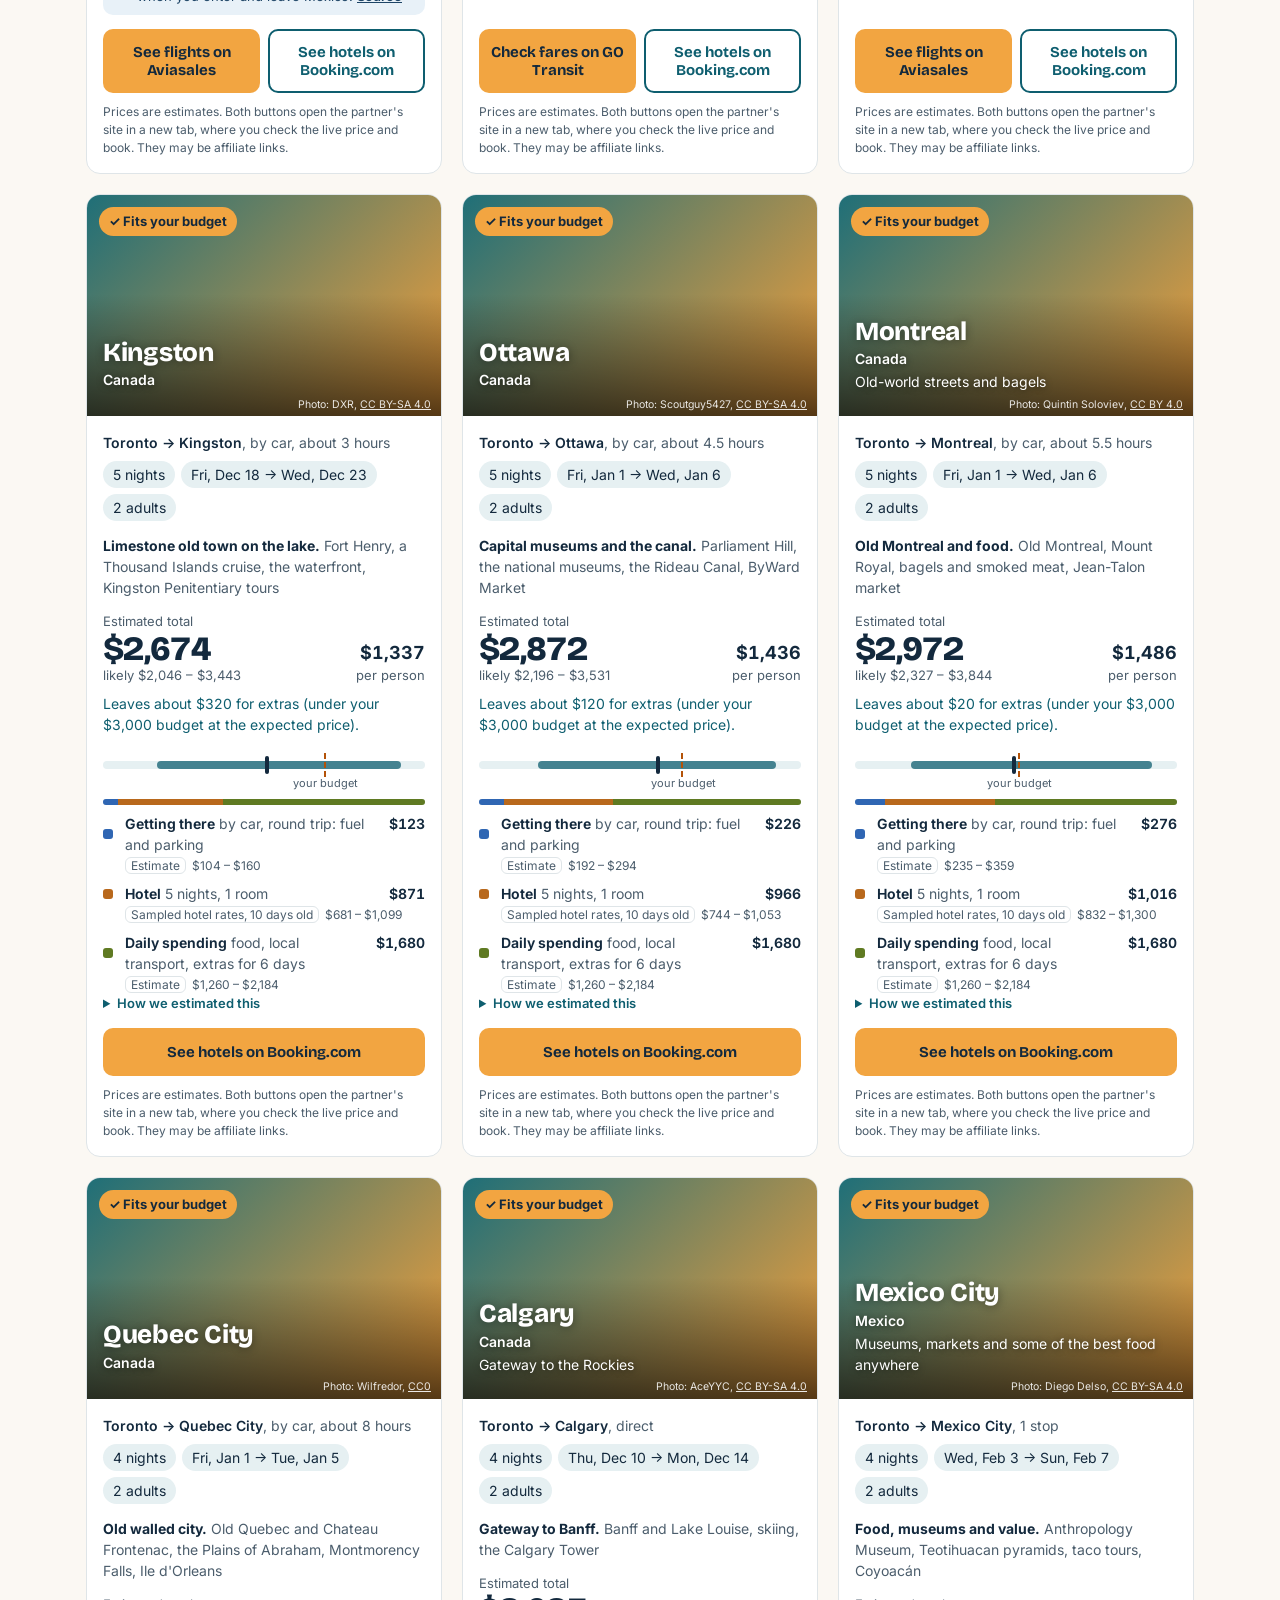
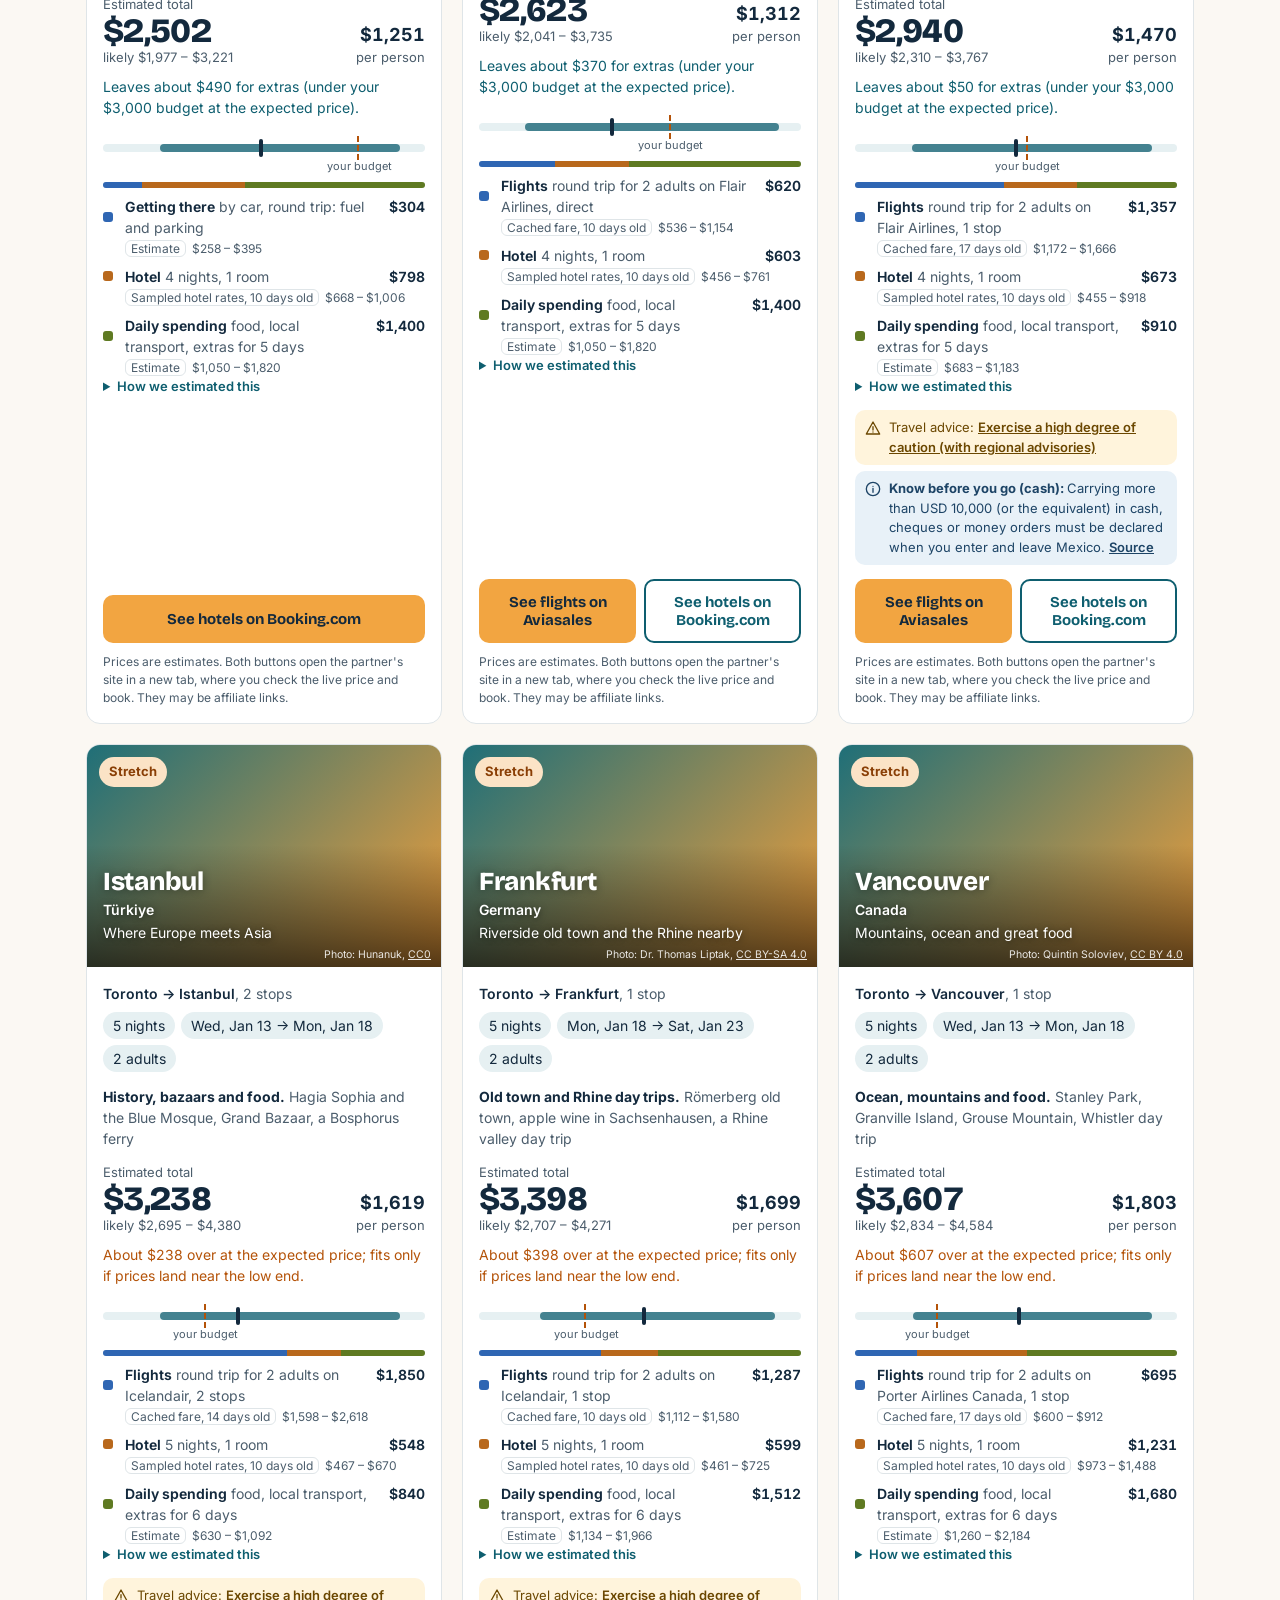
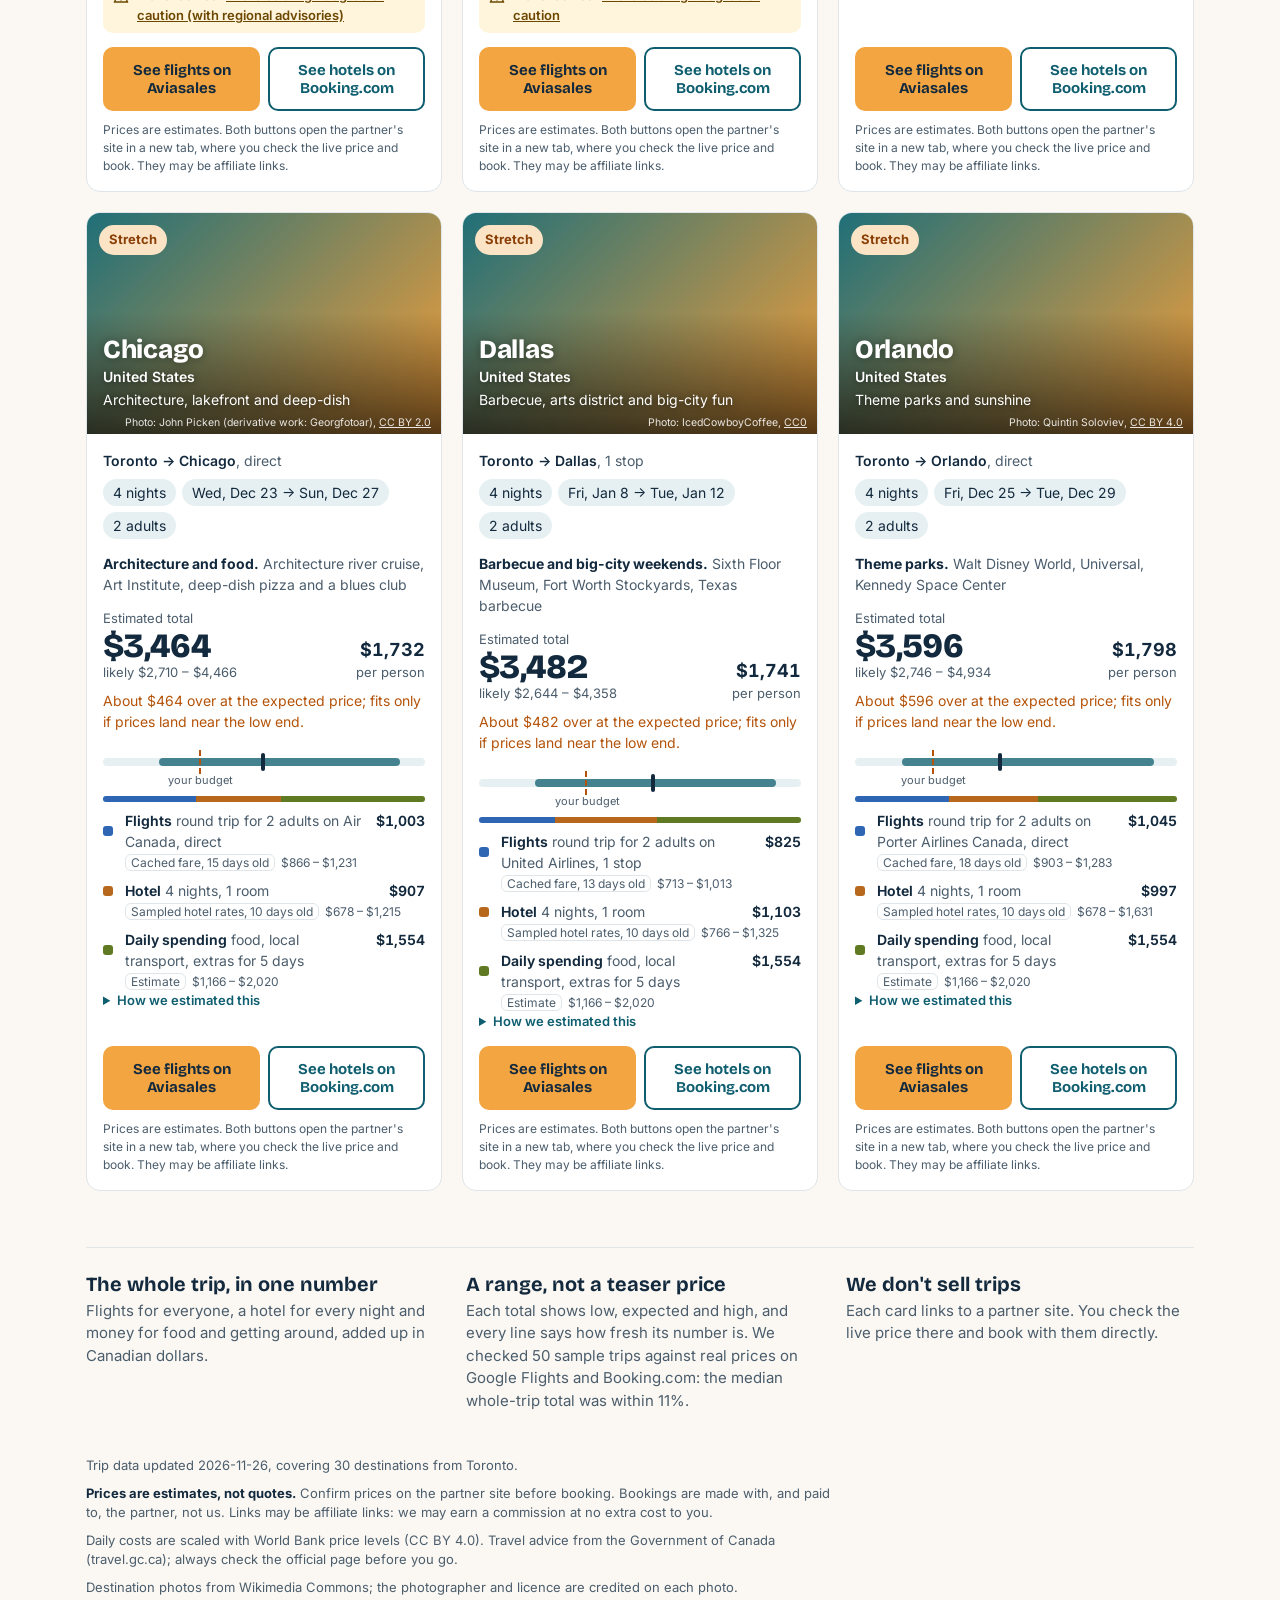
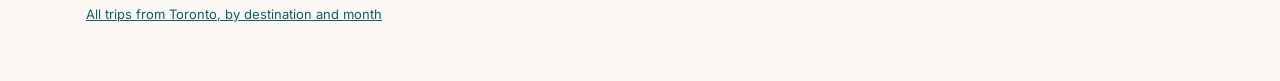
==== commit 8ecf80ad: "Destination and budget pages price trips without a flight too Pages now use the same pricing as the " ====
--- a/site/index.html
+++ b/site/index.html
@@ -379,7 +379,7 @@
       el("div", { class: "lbl" }, `likely ${money(p.total.low)} – ${money(p.total.high)}`)),
     el("div", { class: "pp" }, el("b", {}, money(p.total.expected / travellers)), el("div", { class: "lbl" }, "per person")),
   ));
-  const hub = g ? null : pageIndex[p.dest.code]; // destination pages price flight trips only, for now
+  const hub = pageIndex[p.dest.code];
   if (hub) b.append(el("p", { class: "breakdown" }, el("a", { href: hub }, `See the full cost breakdown for ${p.dest.name}`)));
   const diff = req.budget - p.total.expected;
   b.append(el("div", { class: `left ${p.fit}` }, p.fit === "within"
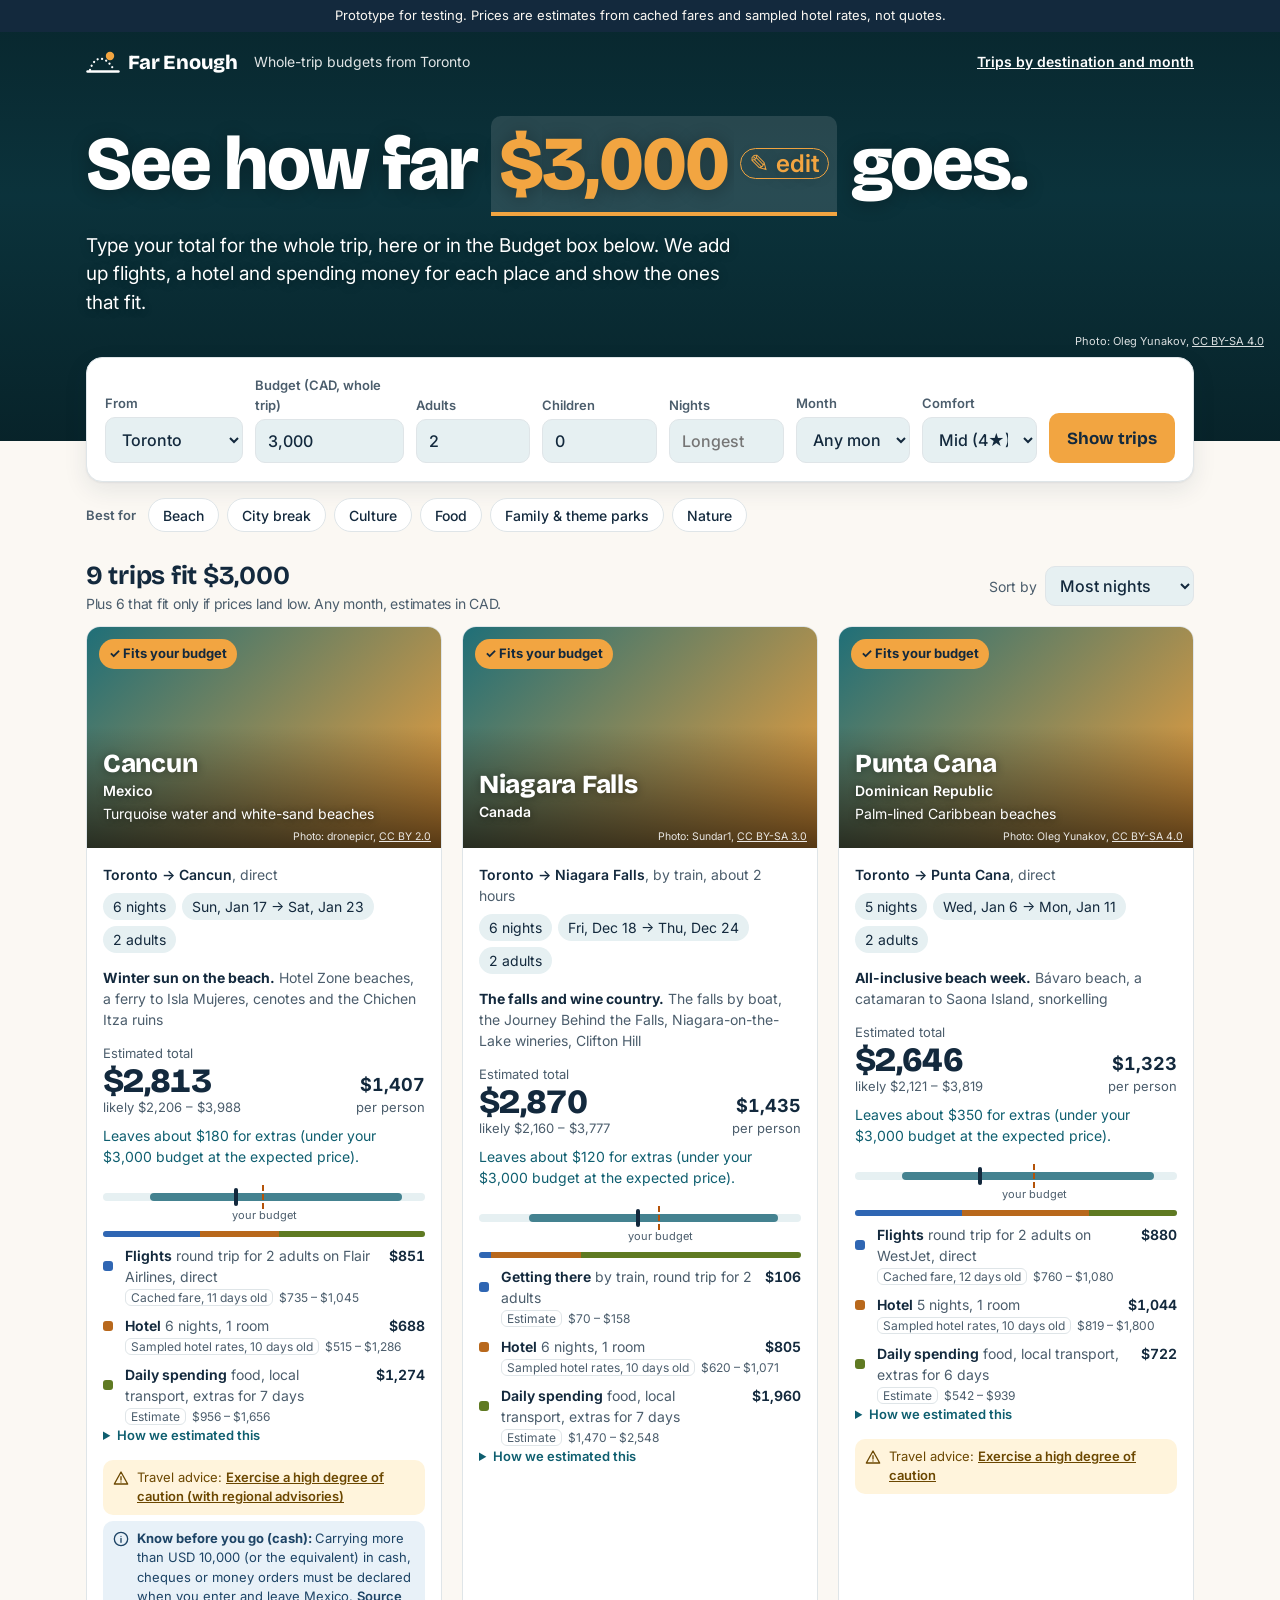
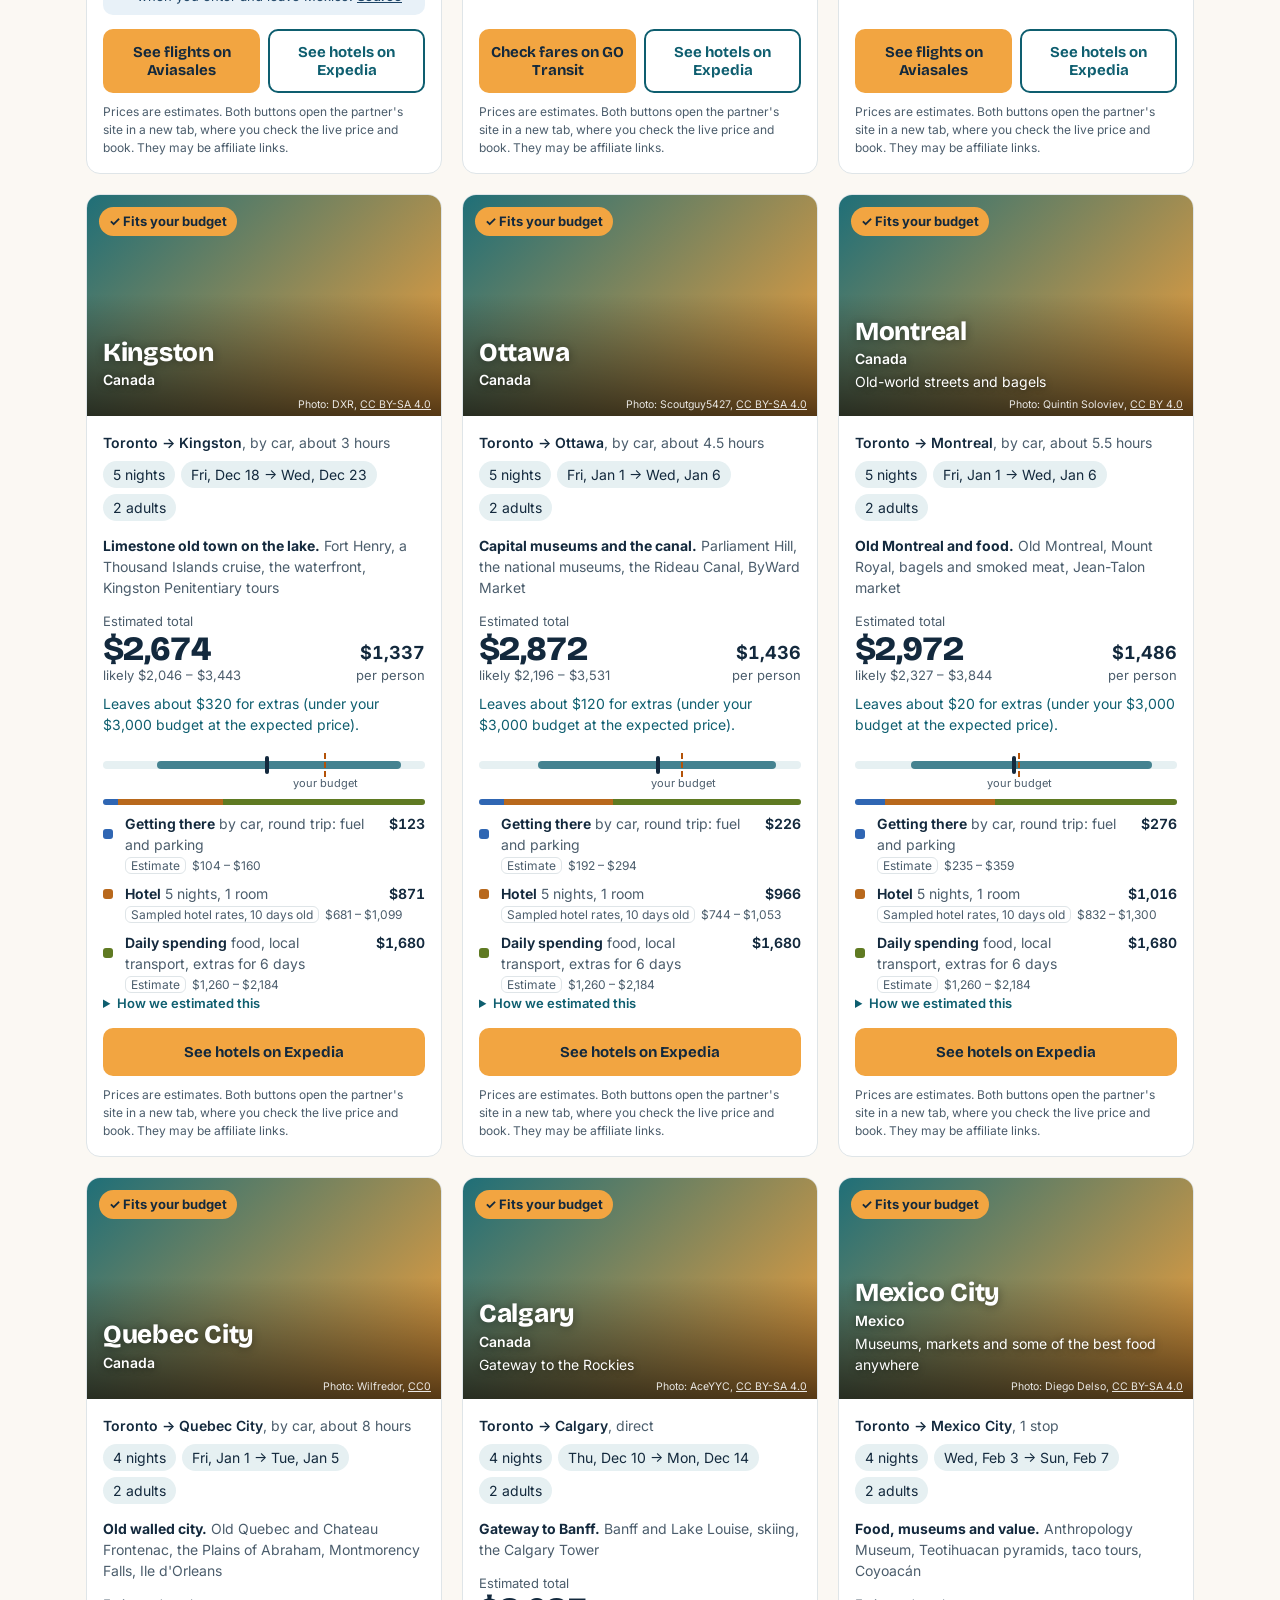
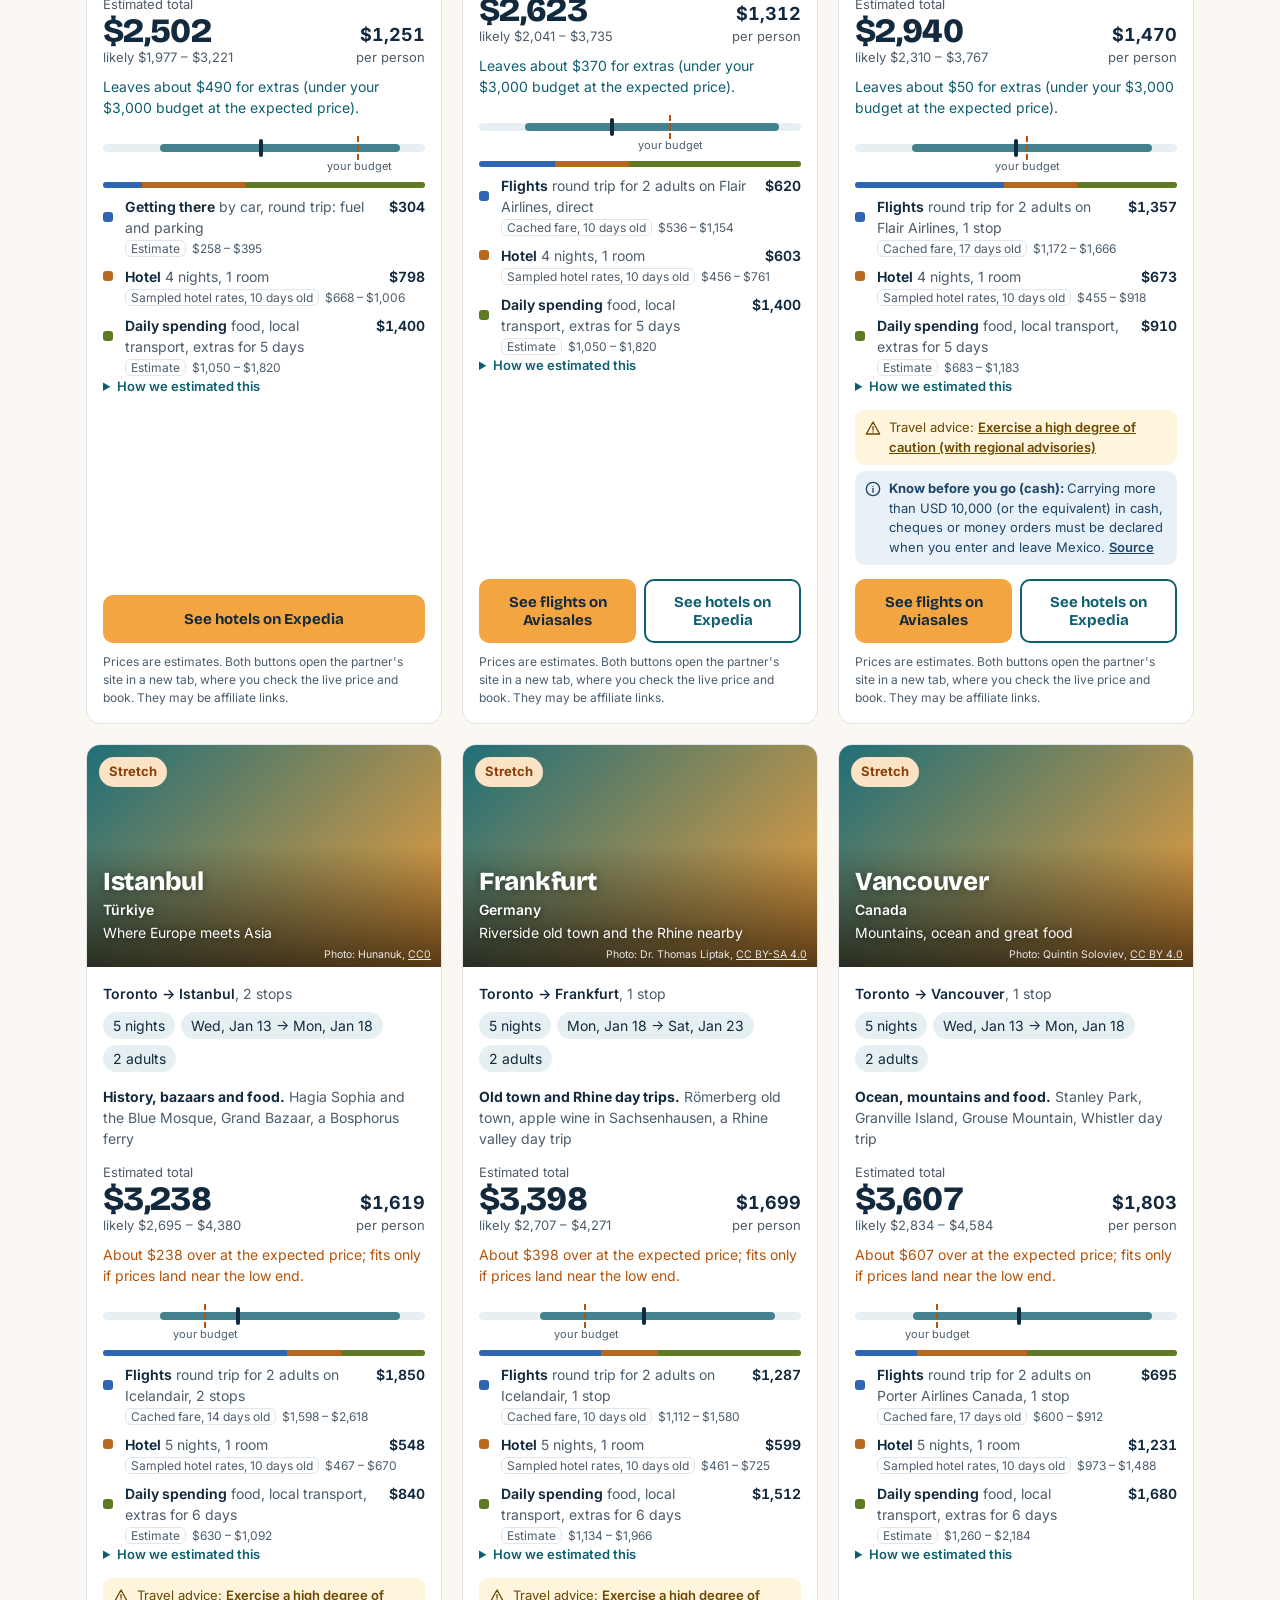
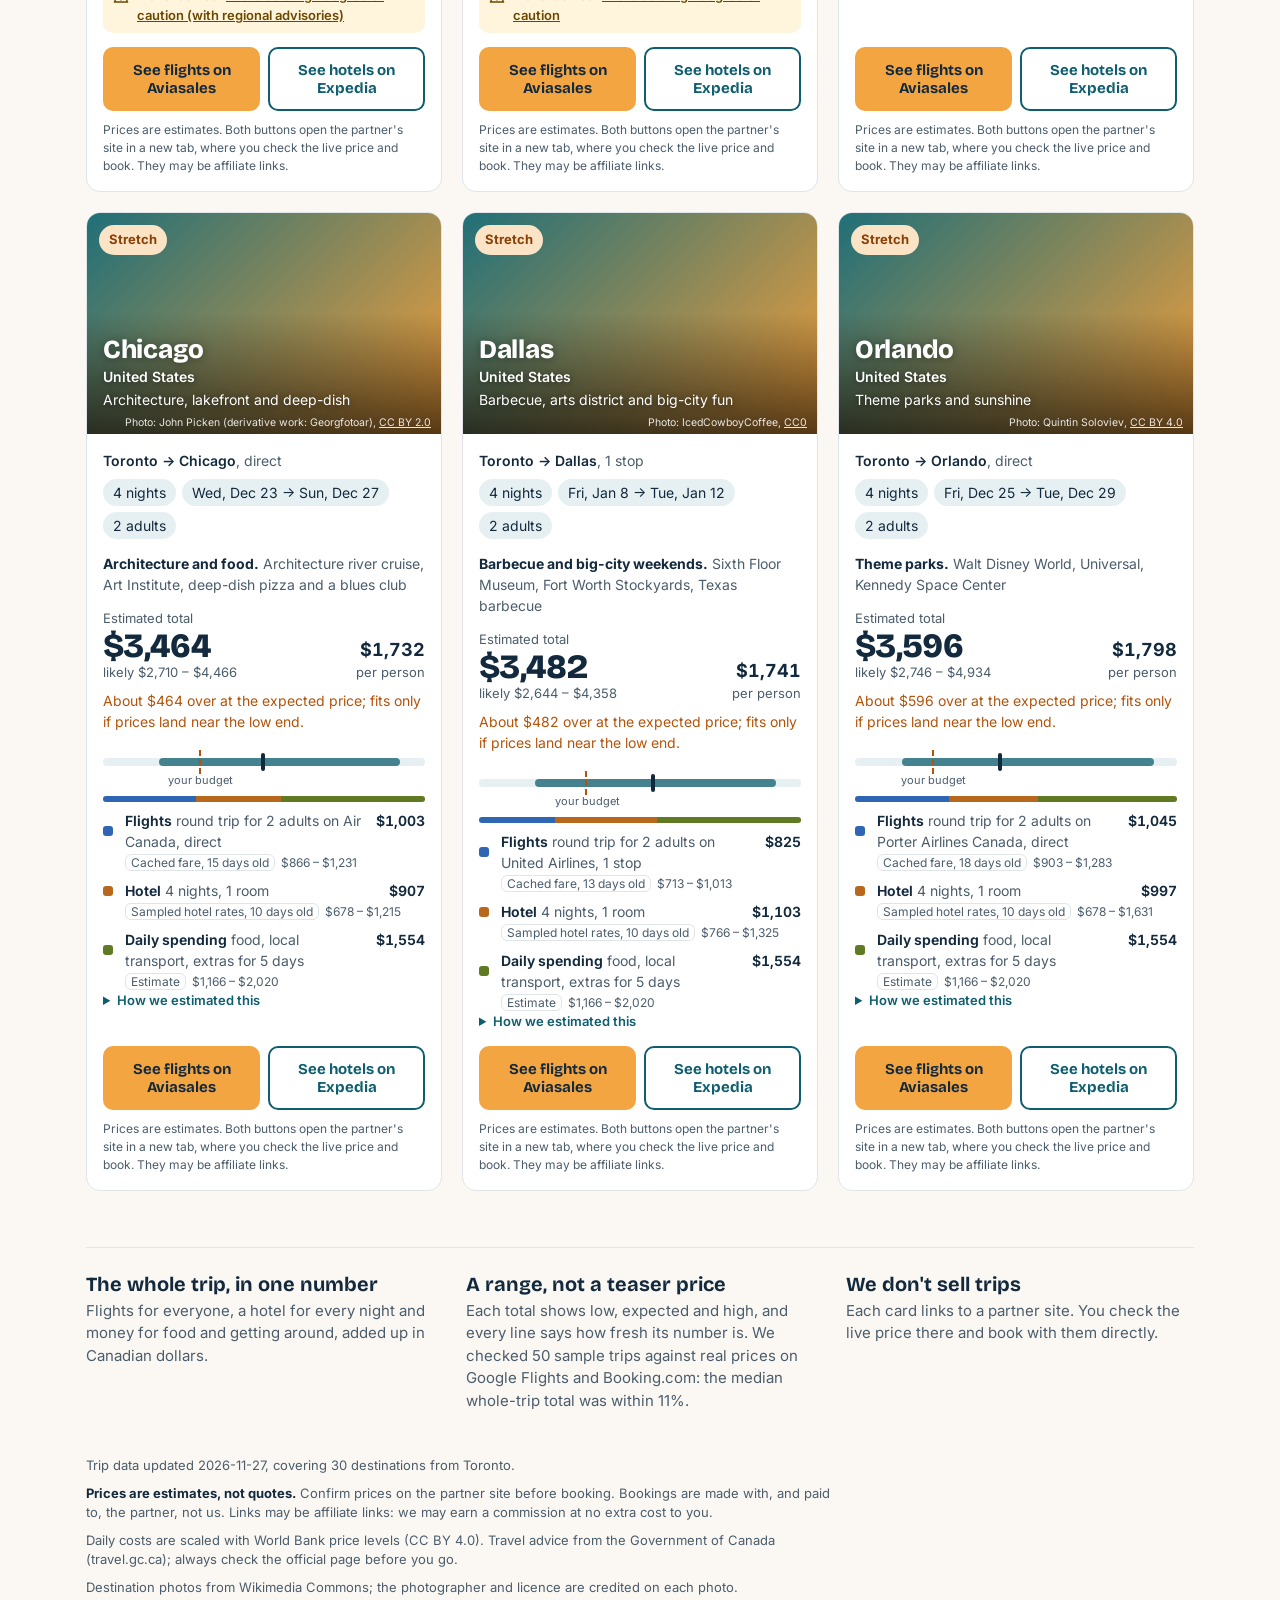
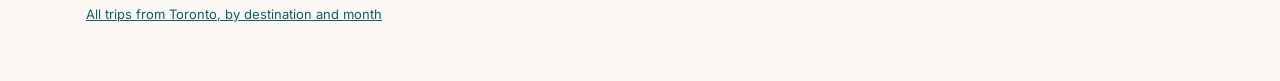
==== commit ef22cea1: "Far Enough: rename the site; deploy to Cloudflare Pages The brand name and canonical address move to" ====
--- a/site/index.html
+++ b/site/index.html
@@ -4,11 +4,11 @@
 <meta charset="utf-8">
 <meta name="viewport" content="width=device-width, initial-scale=1">
 <meta name="robots" content="noindex, nofollow">
-<meta name="description" content="Budget Trip Finder (prototype): see how far your budget goes. Whole trips from Toronto with flights, hotel and spending money estimated in CAD.">
+<meta name="description" content="Far Enough (prototype): see how far your budget goes. Whole trips from Toronto with flights, hotel and spending money estimated in CAD.">
 <meta name="color-scheme" content="light dark">
-<!-- Brand name: "Budget Trip Finder" until farenough.ca is registered (TODO.md). Change it here (title, description,
+<!-- Brand name: "Far Enough" (since 2026-11-26). Change it here (title, description,
      logo aria-label, logo text) and in backend/src/tripfinder/pages.py BRAND_NAME together. -->
-<title>Budget Trip Finder</title>
+<title>Far Enough: see how far your budget goes</title>
 <link rel="preconnect" href="https://thumb.wikimedia.org">
 <link rel="preconnect" href="https://fonts.googleapis.com">
 <link rel="preconnect" href="https://fonts.gstatic.com" crossorigin>
@@ -215,10 +215,10 @@
        sizes="100vw" alt="" fetchpriority="high">
   <div class="wrap">
     <div class="topbar">
-      <a class="logo" href="./" aria-label="Budget Trip Finder home">
+      <a class="logo" href="./" aria-label="Far Enough home">
         <!-- Logo concept from the brand brief: a dotted flight arc landing on the horizon, under a small sun. Not the final mark. -->
         <svg width="34" height="28" viewBox="0 0 34 28" aria-hidden="true"><circle cx="24" cy="8" r="4.2" fill="#F2A541"/><path d="M4 22C8 8 19 6 28 22" stroke="#fff" stroke-width="2.2" stroke-dasharray="0.1 4.4" stroke-linecap="round" fill="none"/><path d="M1.5 23.5h31" stroke="#fff" stroke-width="2.4" stroke-linecap="round"/></svg>
-        <span class="brand-name">Budget Trip Finder</span>
+        <span class="brand-name">Far Enough</span>
       </a>
       <span class="descriptor" id="descriptor">Whole-trip budgets from Toronto</span>
       <a class="toplink" id="toplink" href="from-toronto/">Trips by destination and month</a>
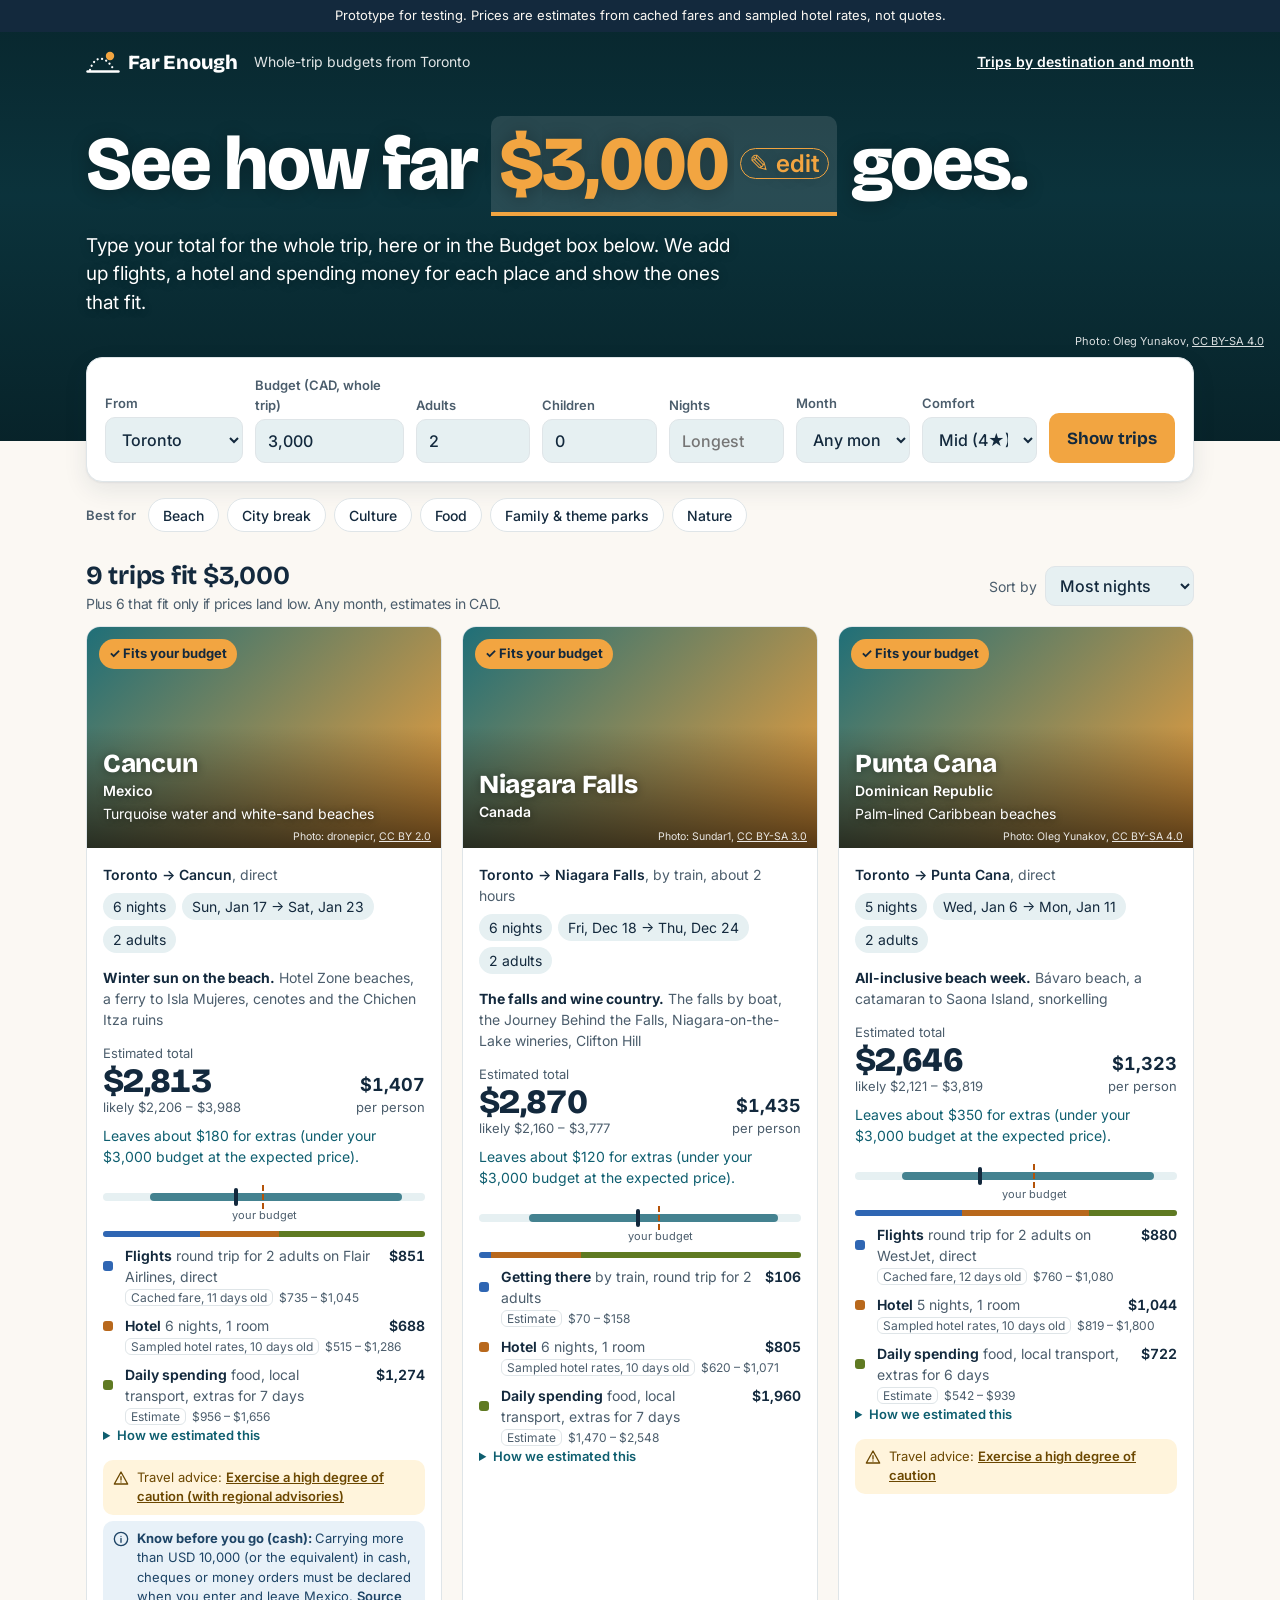
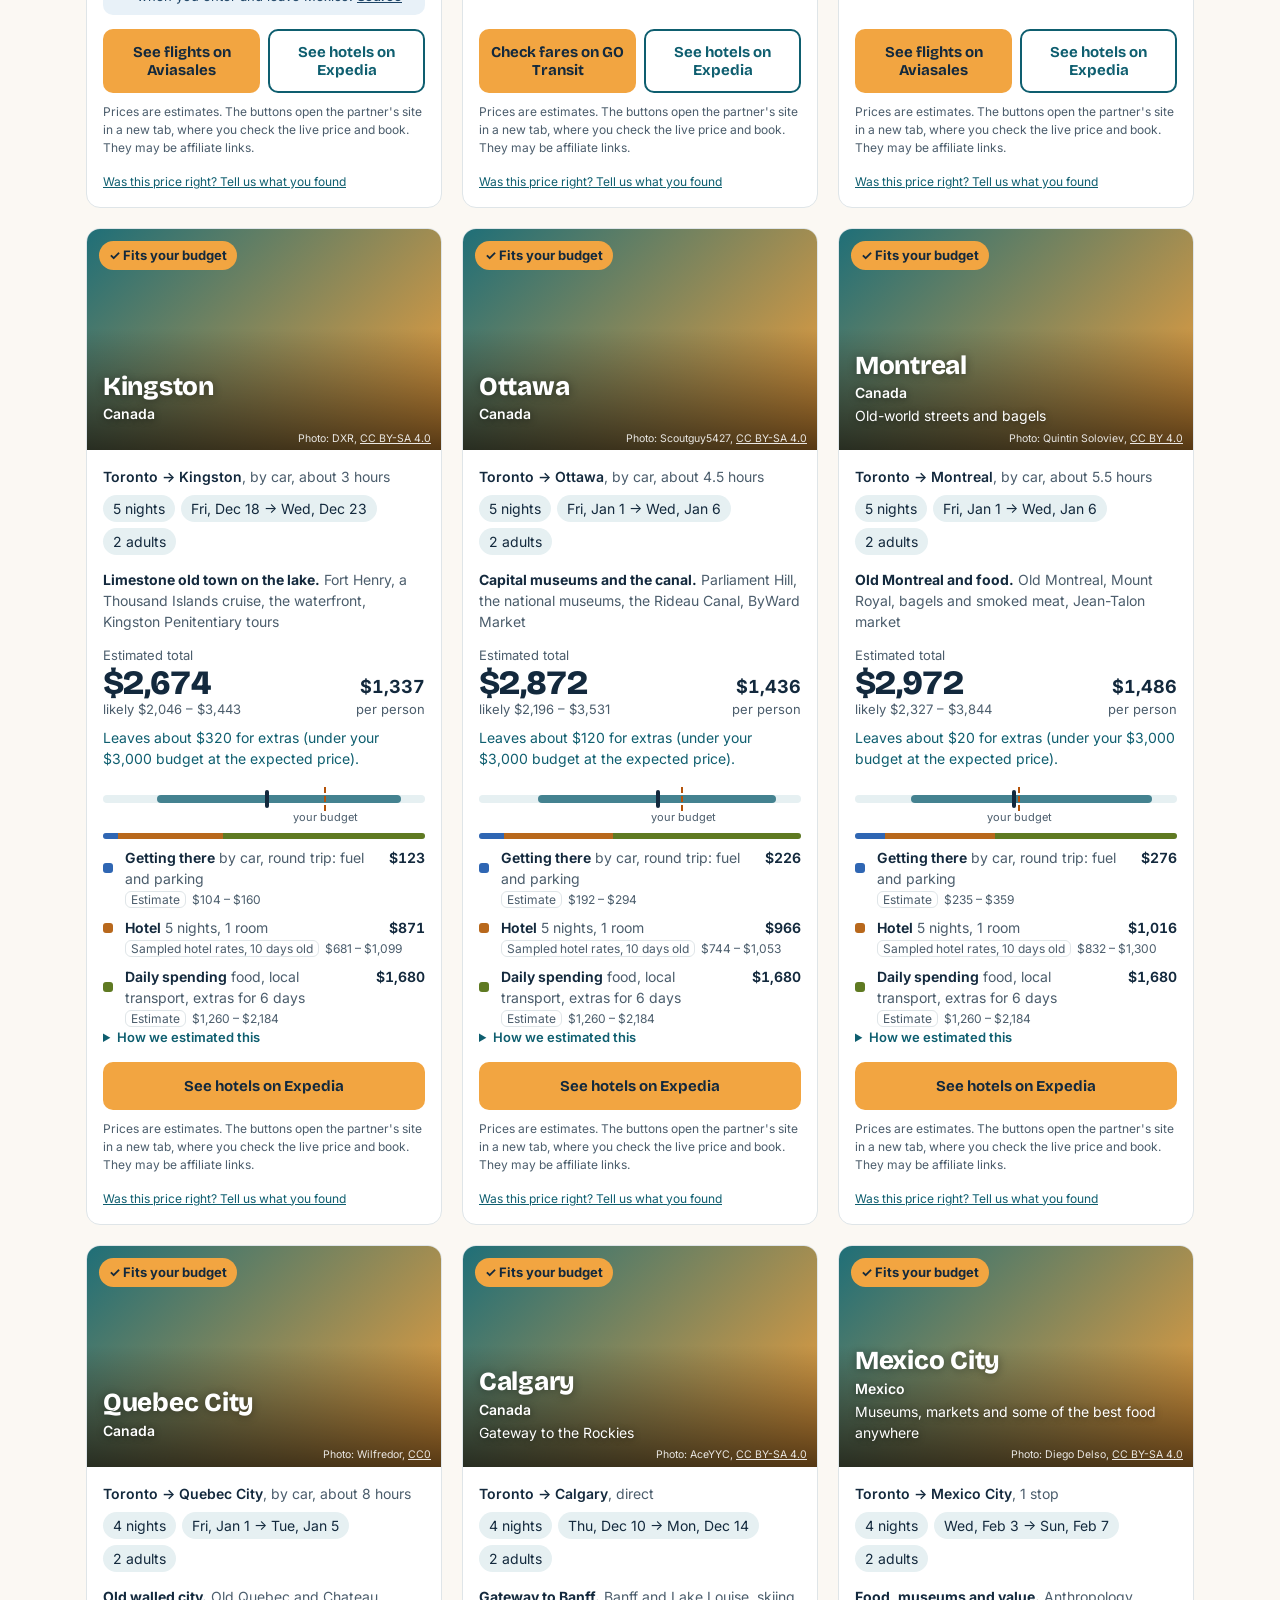
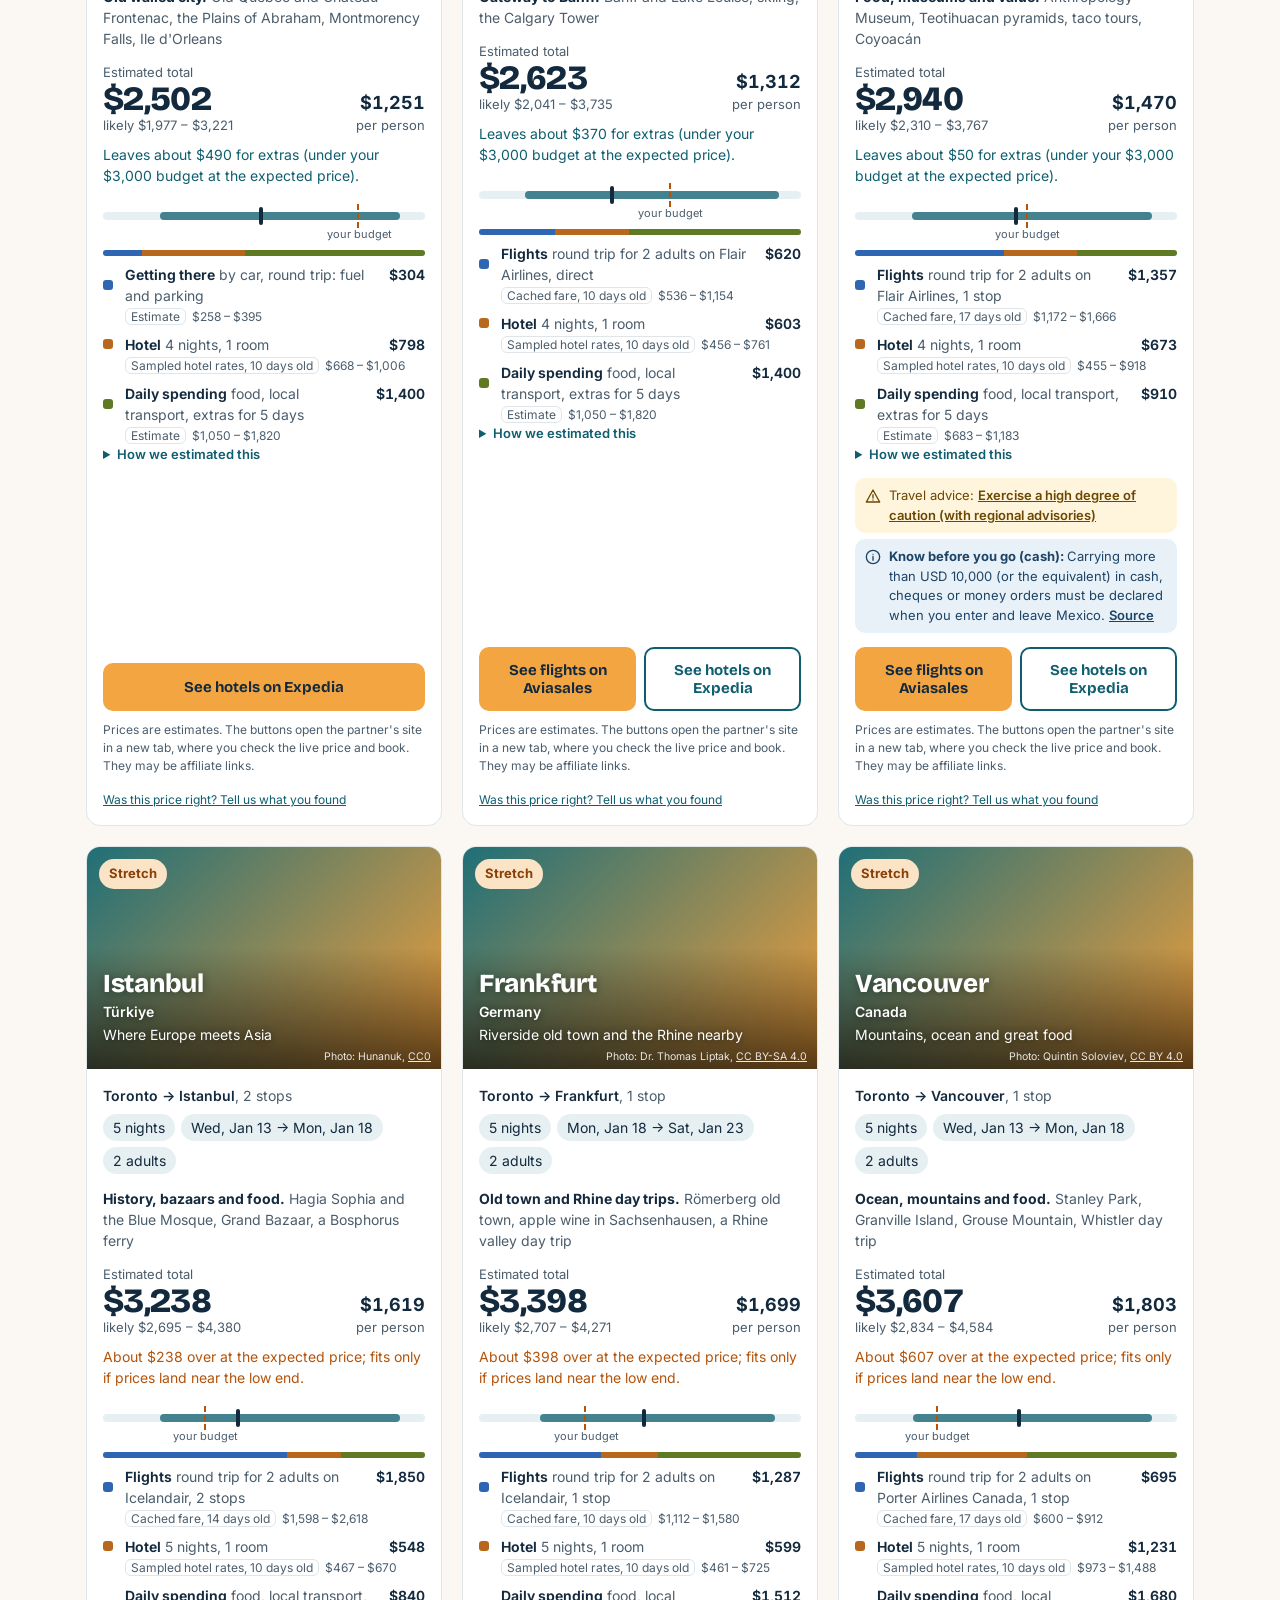
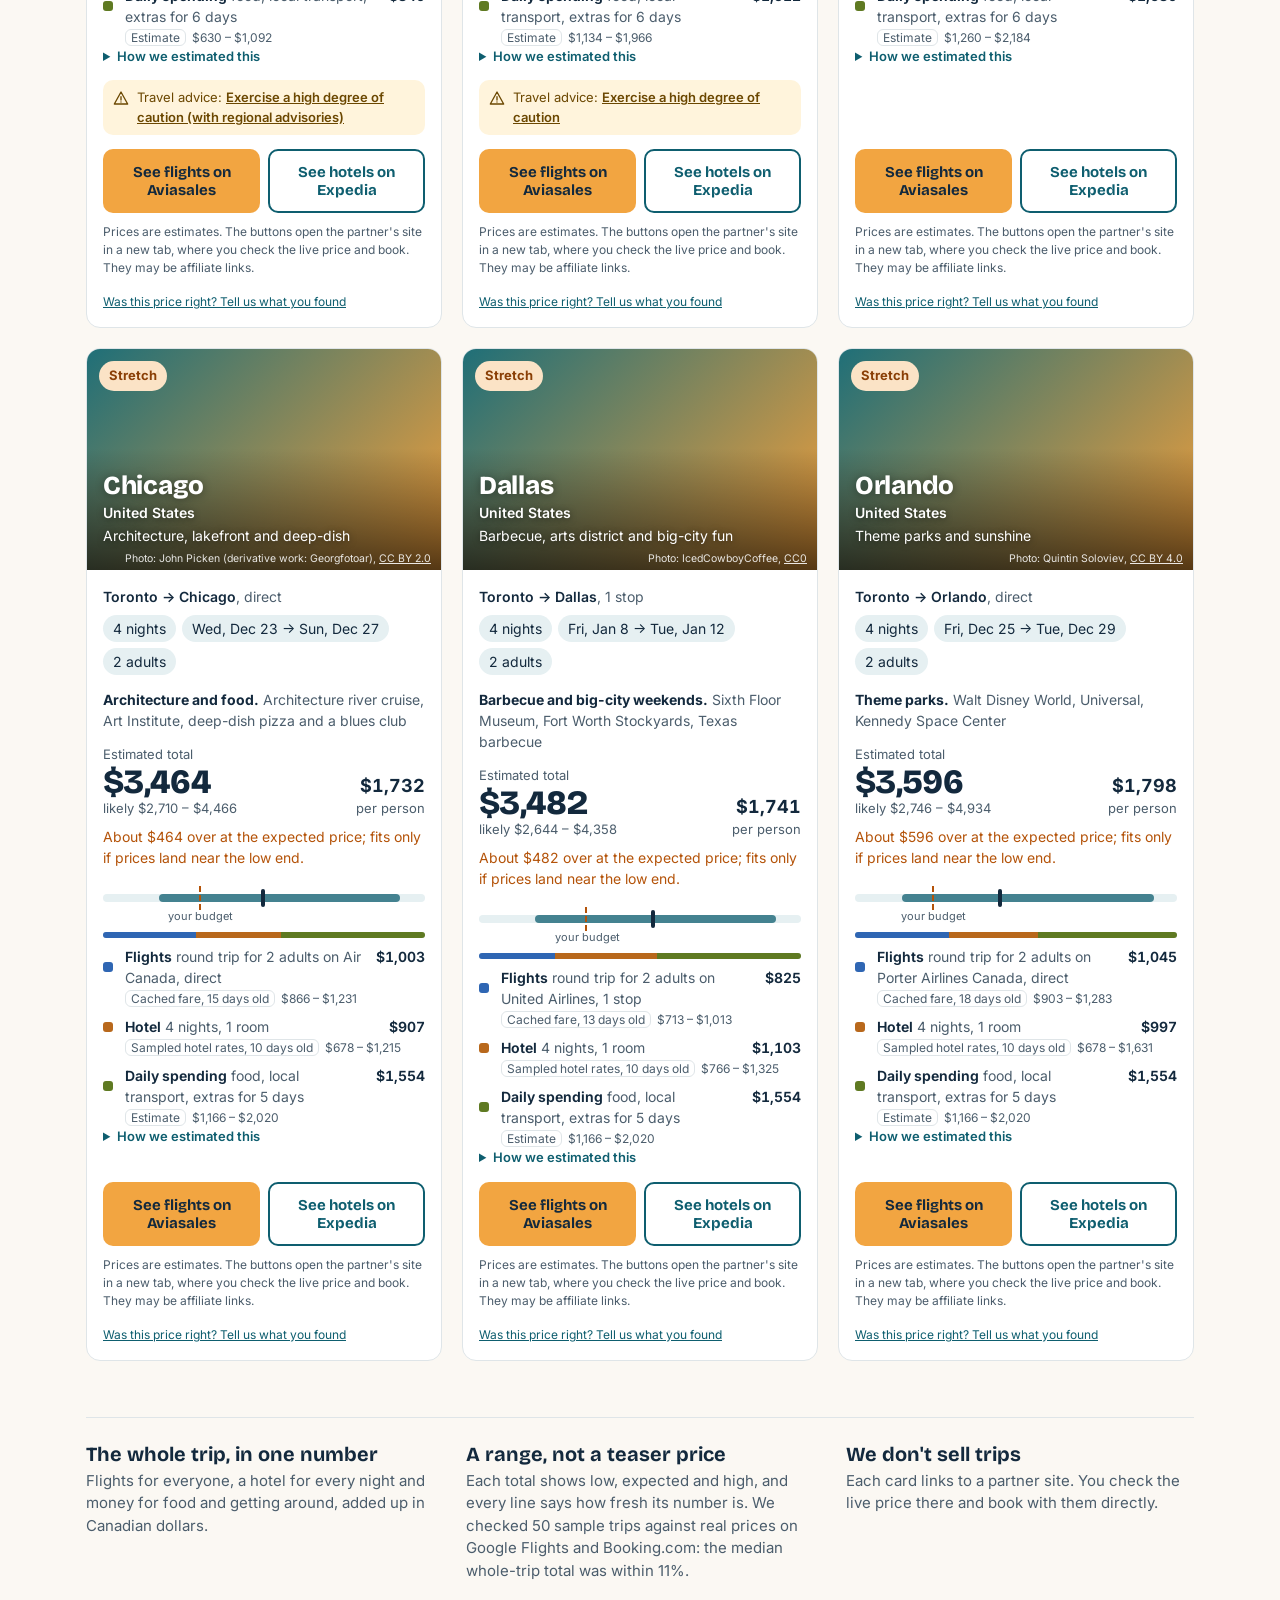
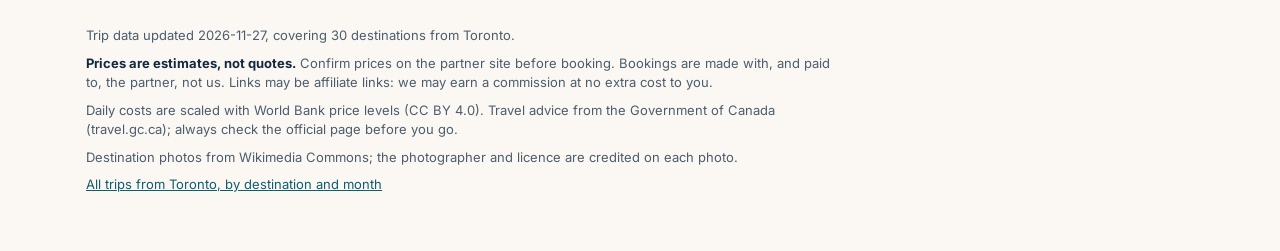
==== commit c8428eff: "Price feedback link on cards; 404 page; tidy the Cloudflare deploy - Each finder card has "Was this " ====
--- a/site/index.html
+++ b/site/index.html
@@ -192,6 +192,7 @@
   .btn.secondary { border: 2px solid var(--brand); color: var(--brand); }
   .btn.secondary:hover { background: var(--surface-2); }
   .fine { font-size: 12px; color: var(--muted); margin: -4px 0 0; }
+  .fine.feedback { margin-top: 2px; }
 
   .empty { grid-column: 1 / -1; background: var(--surface); border-radius: 14px; padding: 28px; text-align: center; border: 1px solid var(--line); }
 
@@ -340,6 +341,25 @@
   return m;
 }
 
+// Tester feedback (PLAN 1.4): an email to us with the trip filled in. Swap FEEDBACK_TO for a form URL later.
+const FEEDBACK_TO = "hello@farenoughtrips.com";
+function feedbackLink(p, req, who) {
+  const tier = { budget: "budget (up to 3★)", mid: "mid-range (4★)", upscale: "upscale (5★)" }[req.tier] ?? req.tier;
+  const subject = `Price check: ${originName} to ${p.dest.name}, ${p.fare.depart}`;
+  const body = [
+    `Trip: ${originName} to ${p.dest.name} (${p.dest.code}), ${p.fare.depart} to ${p.fare.ret}, ${p.nights} nights`,
+    `Group: ${who}, ${tier} hotel`,
+    `We showed: about ${money(p.total.expected)} (likely ${money(p.total.low)} to ${money(p.total.high)})`,
+    ...p.components.map((c) => `  ${{ flights: "Flights", ground: "Getting there", lodging: "Hotel", daily: "Day-to-day" }[c.name] ?? c.name}: about ${money(c.expected)}`),
+    `Data from: ${today}`,
+    "",
+    "What I found (price, site, date checked):",
+    "",
+    "Anything else:",
+  ].join("\n");
+  return `mailto:${FEEDBACK_TO}?subject=${encodeURIComponent(subject)}&body=${encodeURIComponent(body)}`;
+}
+
 function card(p, req, data) {
   const travellers = req.adults + req.children;
   const who = [`${req.adults} adult${req.adults > 1 ? "s" : ""}`, req.children ? `${req.children} child${req.children > 1 ? "ren" : ""}` : null].filter(Boolean).join(", ");
@@ -430,7 +450,8 @@
   if (g && p.fare.mode !== "car" && g.link) ctas.append(el("a", { class: "btn primary", href: g.link, target: "_blank", rel: "noopener" }, `Check fares on ${g.partner || "the operator's site"}`, newTab()));
   if (hotel) ctas.append(el("a", { class: `btn ${ctas.childElementCount ? "secondary" : "primary"}`, href: hotel.url, target: "_blank", rel: "noopener sponsored" }, `See hotels on ${hotel.partner}`, newTab()));
   if (ctas.childElementCount < 2) ctas.style.gridTemplateColumns = "1fr";
-  b.append(ctas, el("p", { class: "fine" }, "Prices are estimates. Both buttons open the partner's site in a new tab, where you check the live price and book. They may be affiliate links."));
+  b.append(ctas, el("p", { class: "fine" }, "Prices are estimates. The buttons open the partner's site in a new tab, where you check the live price and book. They may be affiliate links."));
+  b.append(el("p", { class: "fine feedback" }, el("a", { href: feedbackLink(p, req, who) }, "Was this price right? Tell us what you found")));
 
   c.append(b);
   return c;
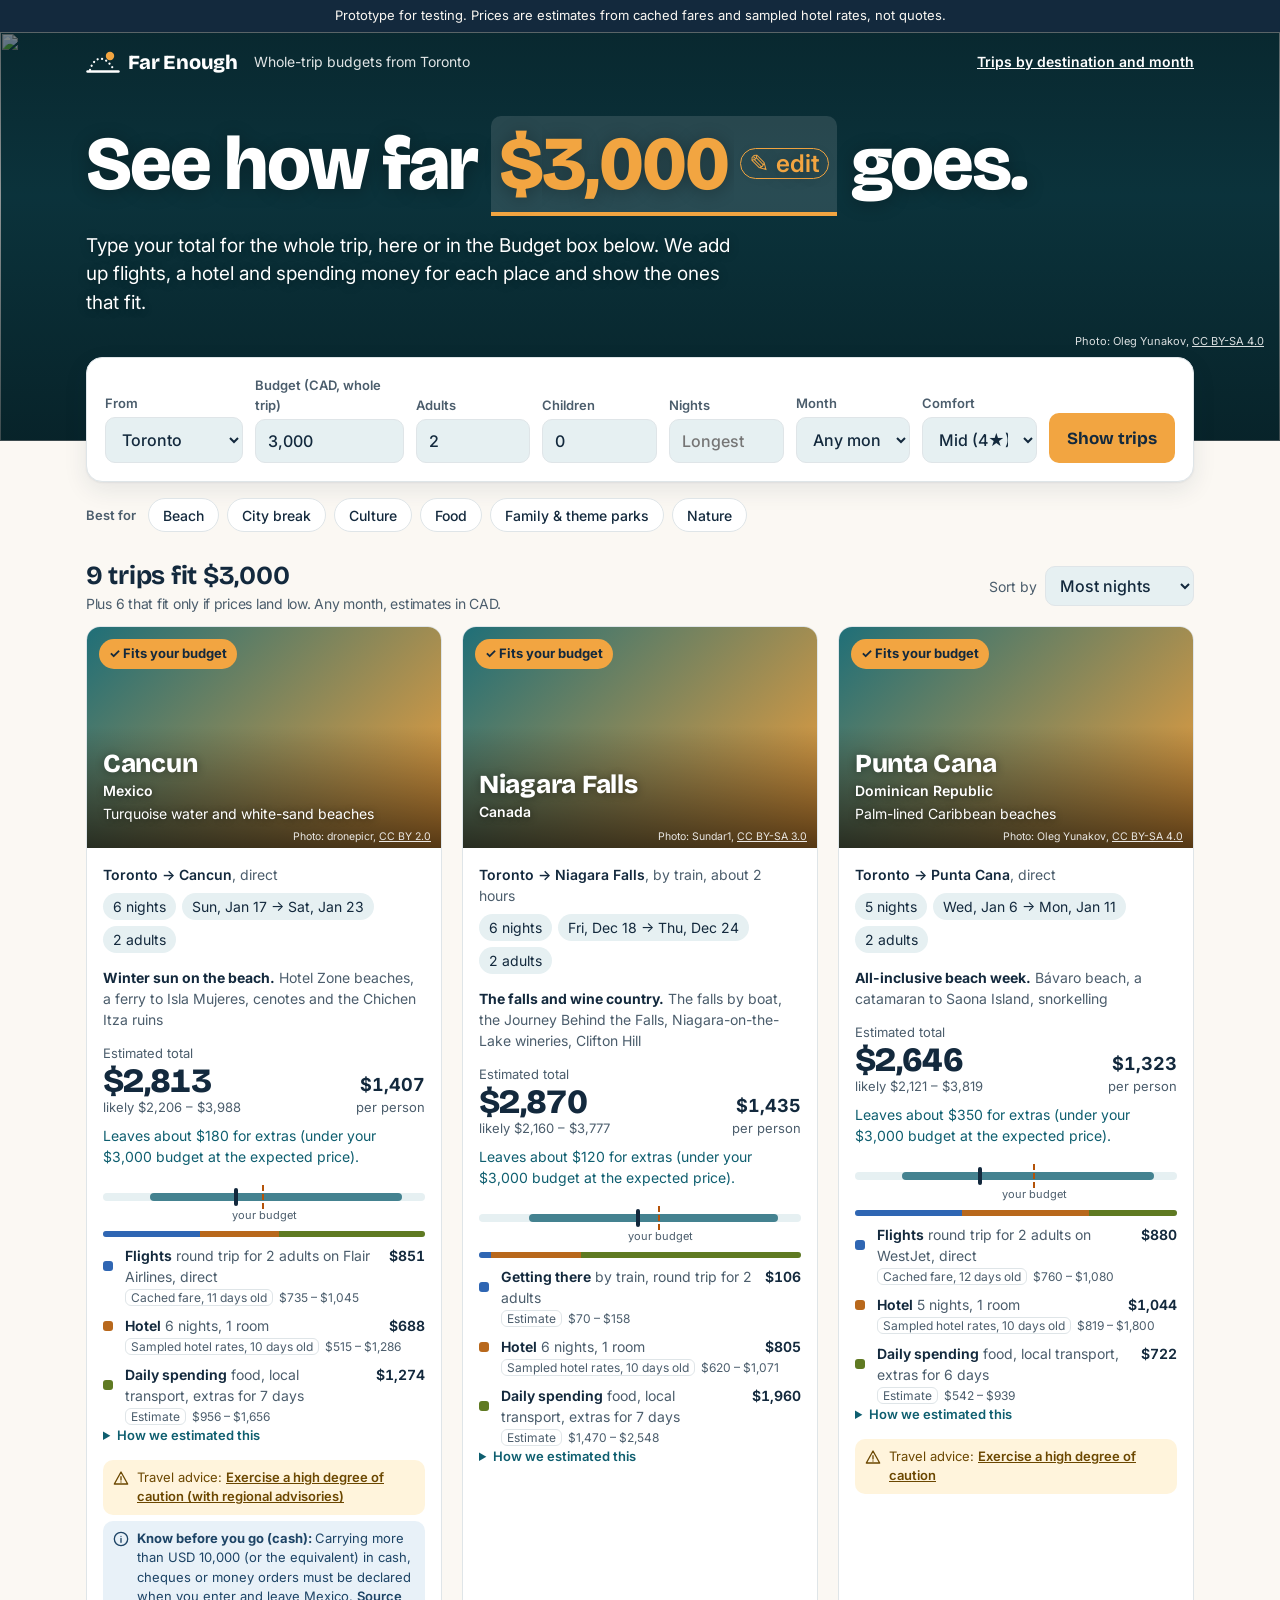
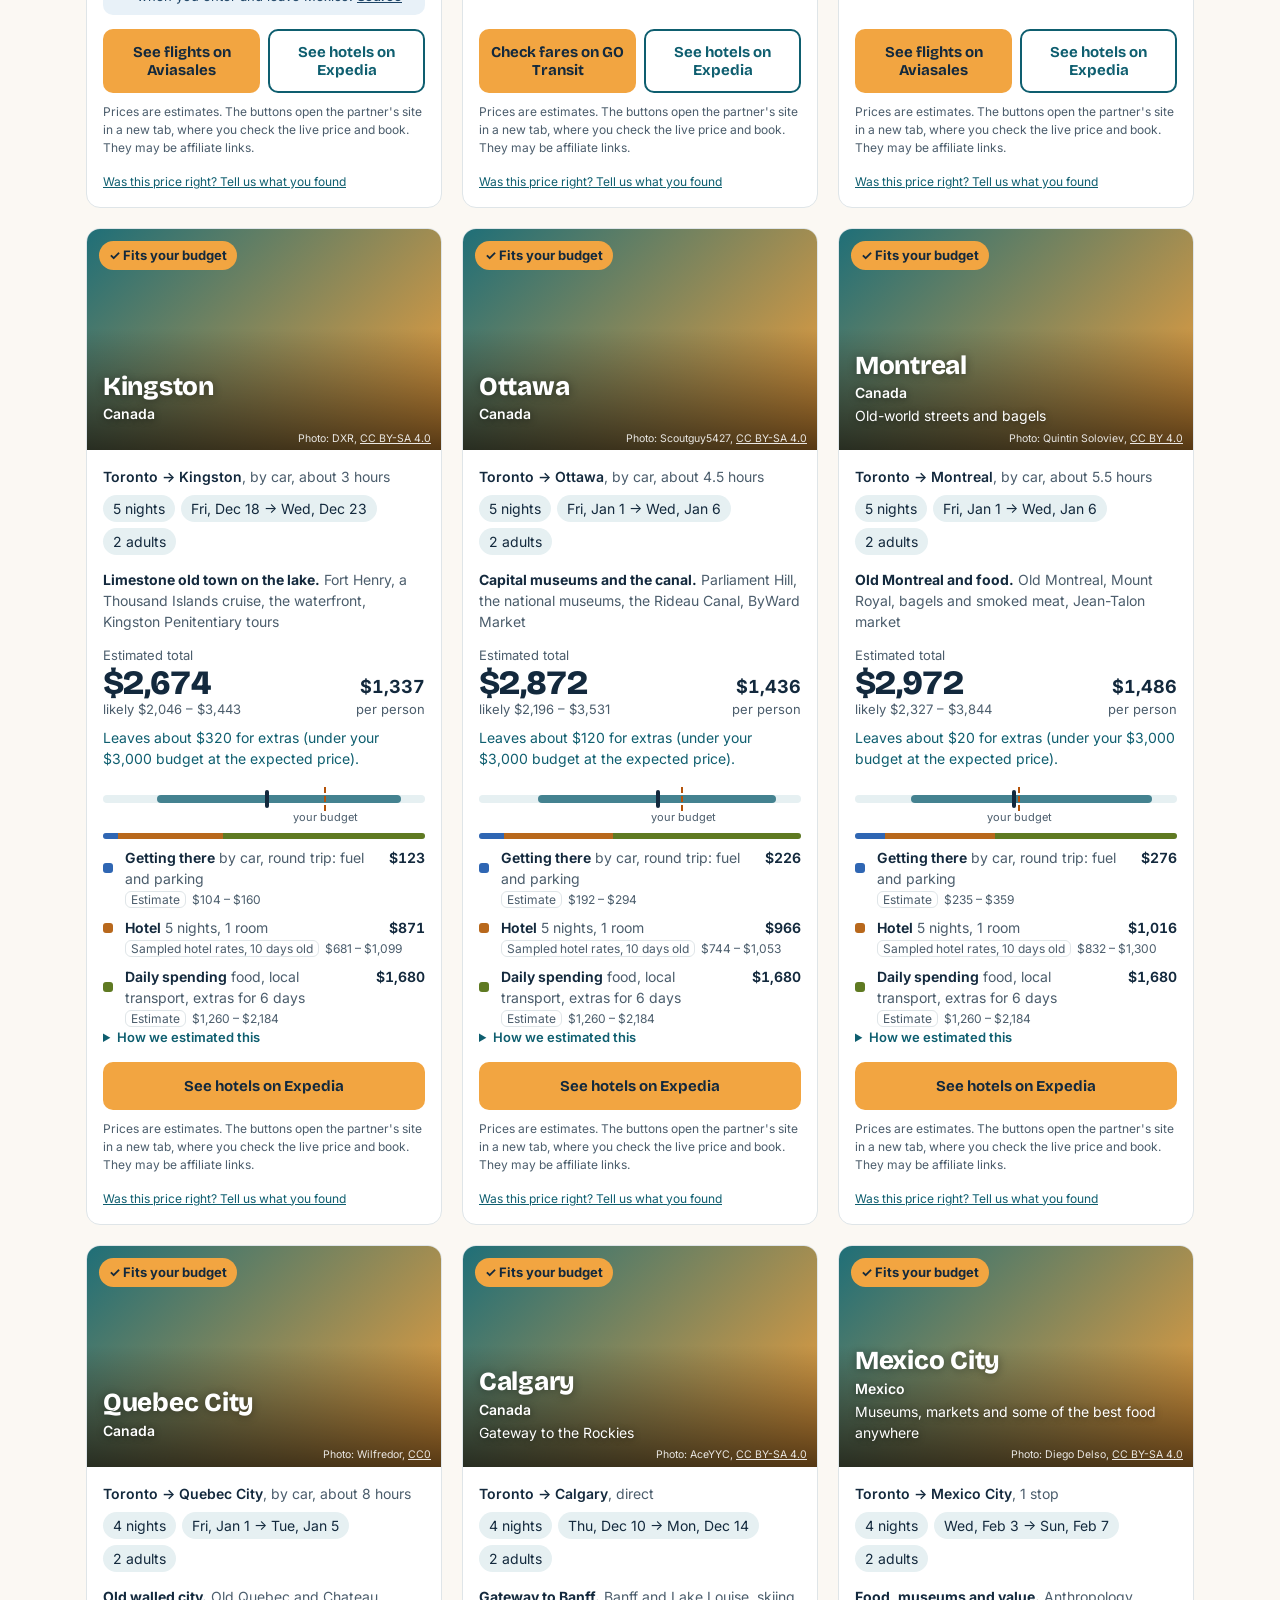
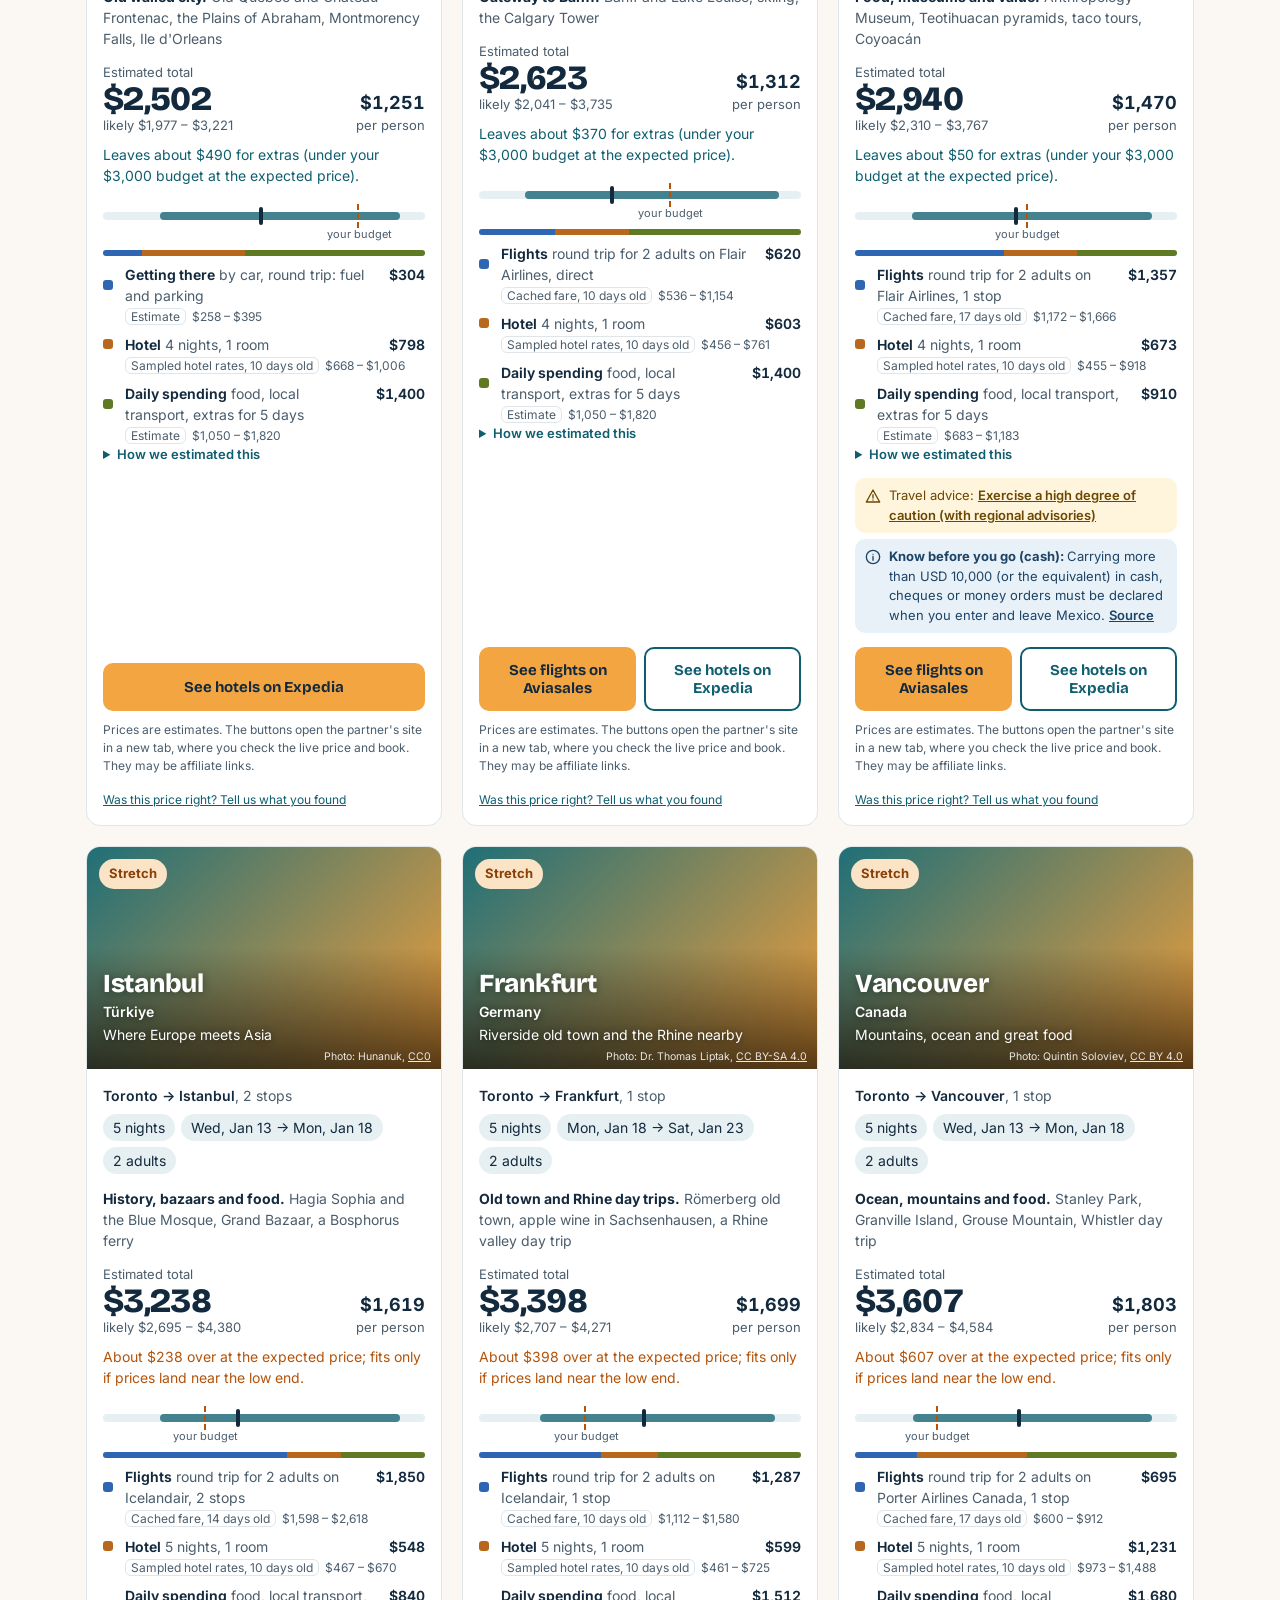
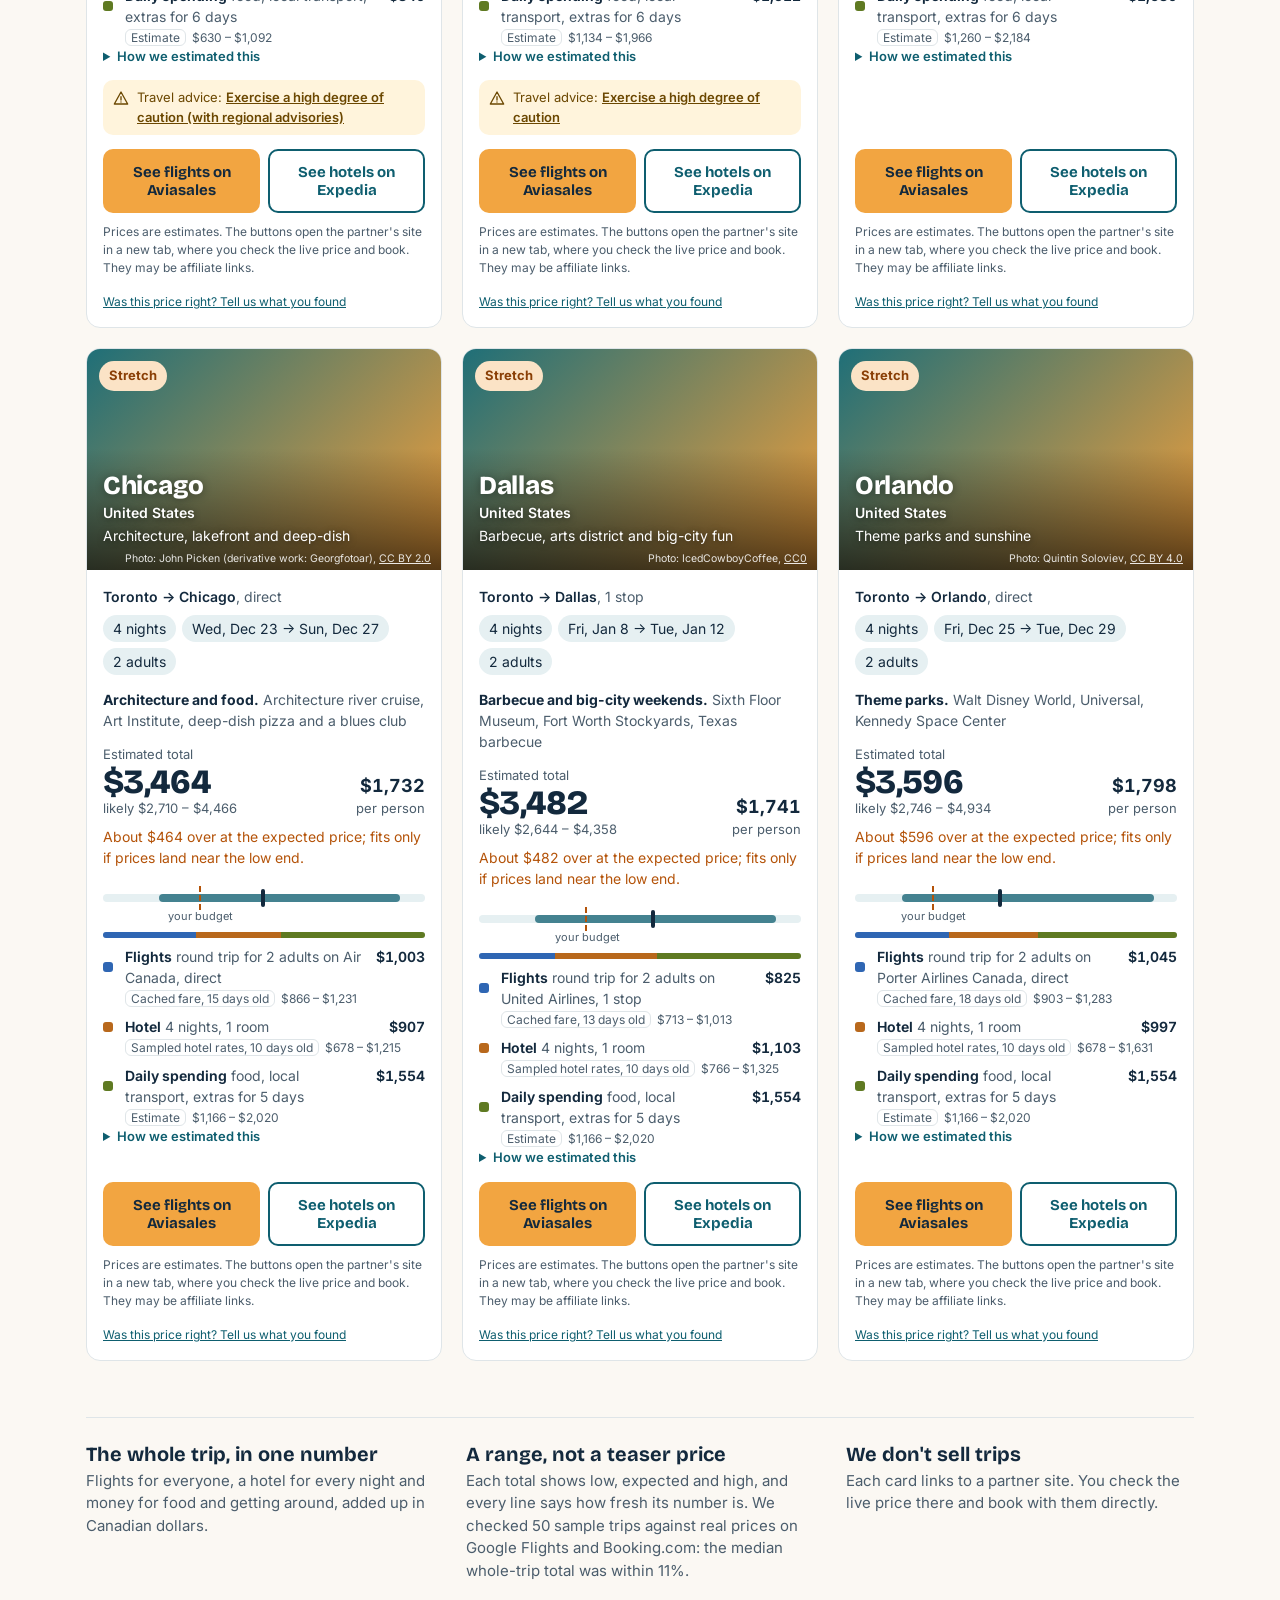
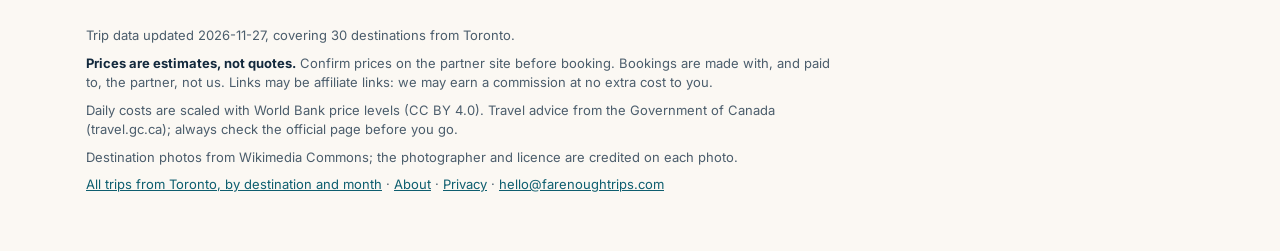
==== commit 3da6f803: "About and Privacy pages, linked from every page What the site is, how the numbers are made, how it m" ====
--- a/site/index.html
+++ b/site/index.html
@@ -264,7 +264,7 @@
     <p><strong>Prices are estimates, not quotes.</strong> Confirm prices on the partner site before booking. Bookings are made with, and paid to, the partner, not us. Links may be affiliate links: we may earn a commission at no extra cost to you.</p>
     <p>Daily costs are scaled with World Bank price levels (CC BY 4.0). Travel advice from the Government of Canada (travel.gc.ca); always check the official page before you go.</p>
     <p>Destination photos from Wikimedia Commons; the photographer and licence are credited on each photo.</p>
-    <p><a id="footlink" href="from-toronto/">All trips from Toronto, by destination and month</a></p>
+    <p><a id="footlink" href="from-toronto/">All trips from Toronto, by destination and month</a> · <a href="about/">About</a> · <a href="privacy/">Privacy</a> · <a href="mailto:hello@farenoughtrips.com">hello@farenoughtrips.com</a></p>
   </footer>
 </main>
 
